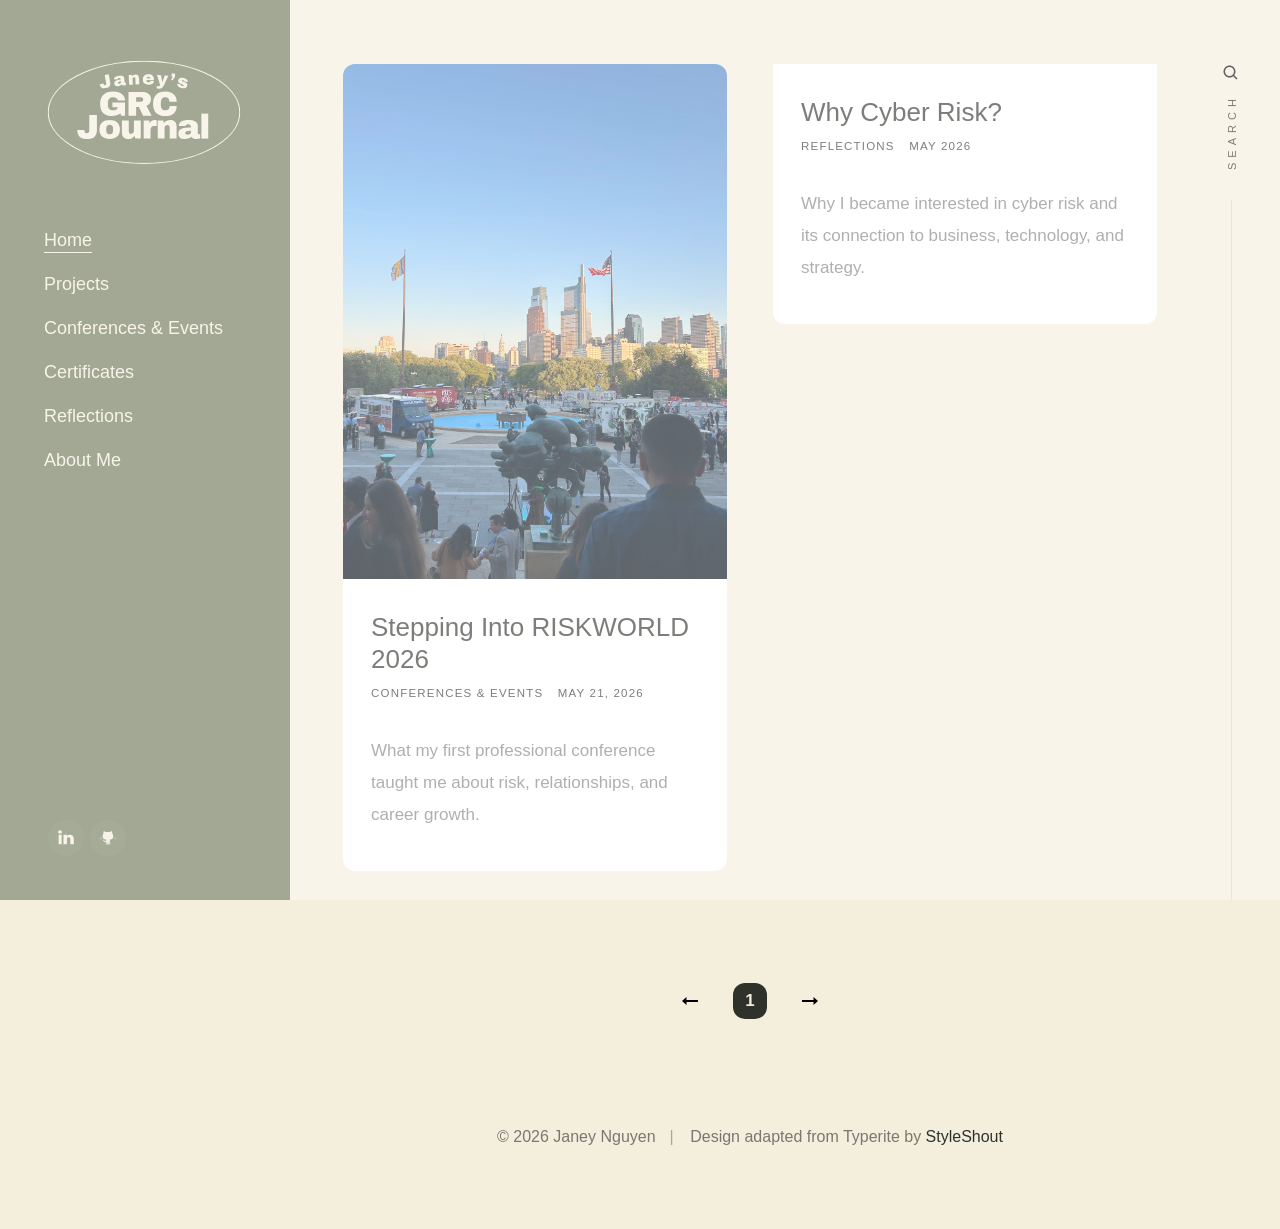
==== index.html @ 65c3e8b4 "Fix HTML encoding issues in index.html" ====
<!DOCTYPE html>
<html class="no-js" lang="en">
<head>

    <!--- basic page needs
    ================================================== -->
    <meta charset="utf-8">
    <title>Janey's GRC Journal</title>
    <meta name="description" content="Journal documenting my learning in cyber risk and professional development">
    <meta name="author" content="Janey Nguyen">

    <!-- mobile specific metas
    ================================================== -->
    <meta name="viewport" content="width=device-width, initial-scale=1">

    <!-- CSS
    ================================================== -->
    <link rel="stylesheet" href="css/base.css">
    <link rel="stylesheet" href="css/vendor.css">
    <link rel="stylesheet" href="css/main.css">

    <!-- script
    ================================================== -->
    <script src="js/modernizr.js"></script>

    <!-- favicons
    ================================================== -->
    <link rel="apple-touch-icon" sizes="180x180" href="apple-touch-icon.png">
    <link rel="icon" type="image/png" sizes="32x32" href="favicon-32x32.png">
    <link rel="icon" type="image/png" sizes="16x16" href="favicon-16x16.png">
    <link rel="manifest" href="site.webmanifest">
    
</head>

<body>

    <!-- preloader
    ================================================== -->
    <div id="preloader">
        <div id="loader" class="dots-fade">
            <div></div>
            <div></div>
            <div></div>
        </div>
    </div>

    <div id="top" class="s-wrap site-wrapper">

        <!-- site header
        ================================================== -->
        <header class="s-header">

            <div class="header__top">
                <div class="header__logo">
                    <a class="site-logo" href="index.html">
                        <img src="images/logo.svg" alt="Homepage">
                    </a>
                </div>
            </div> <!-- end header__top -->

            <nav class="header__nav-wrap">

                <ul class="header__nav">
                    <li class="current"><a href="index.html" title="">Home</a></li>
                    <li><a href="projects.html">Projects</a></li>
                    <li><a href="conferences.html">Conferences & Events</a></li>
                    <li><a href="certificates.html">Certificates</a></li>
                    <li><a href="reflections.html">Reflections</a></li>
                    <li><a href="about-me.html" title="">About Me</a></li>
                </ul> <!-- end header__nav -->

                <ul class="header__social">
                    <li class="ss-linkedin">
                        <a href="https://www.linkedin.com/in/janey-nguyen/">
                            <span class="screen-reader-text">LinkedIn</span>
                        </a>
                    </li>

                    <li class="ss-github">
                        <a href="https://github.com/janeynguyen">
                            <span class="screen-reader-text">GitHub</span>
                        </a>
                    </li>
                </ul>

            </nav> <!-- end header__nav-wrap -->

            <!-- menu toggle -->
            <a href="#0" class="header__menu-toggle">
                <span>Menu</span>
            </a>

        </header> <!-- end s-header -->


        <!-- search
        ================================================== -->
        <div class="s-search">

            <div class="search-block">
    
                <form role="search" method="get" class="search-form" action="#">
                    <label>
                        <span class="hide-content">Search for:</span>
                        <input type="search" class="search-field" placeholder="Type Keywords" value="" name="s" title="Search for:" autocomplete="off">
                    </label>
                    <input type="submit" class="search-submit" value="Search">
                </form>
    
                <a href="#0" title="Close Search" class="search-close">Close</a>
    
            </div>  <!-- end search-block -->

            <!-- search modal trigger -->
            <a href="#0" class="search-trigger">
                <svg xmlns="http://www.w3.org/2000/svg" width="24" height="24" viewBox="0 0 24 24" style="fill:rgba(0, 0, 0, 1);transform:;-ms-filter:"><path d="M10,18c1.846,0,3.543-0.635,4.897-1.688l4.396,4.396l1.414-1.414l-4.396-4.396C17.365,13.543,18,11.846,18,10 c0-4.411-3.589-8-8-8s-8,3.589-8,8S5.589,18,10,18z M10,4c3.309,0,6,2.691,6,6s-2.691,6-6,6s-6-2.691-6-6S6.691,4,10,4z"></path></svg>
                <span>Search</span>
            </a>
            <span class="search-line"></span>

        </div> <!-- end s-search -->


        <!-- site content
        ================================================== -->
        <div class="s-content">
            
            <div class="masonry-wrap">

                <div class="masonry">
    
                    <div class="grid-sizer"></div>
    
                    <article class="masonry__brick entry format-standard animate-this">

                        <div class="entry__thumb">
                            <a href="stepping-into-riskworld2026.html" class="entry__thumb-link">
                                <img src="images/philly-museum.jpeg" alt="Philadelphia skyline during the RISKWORLD Opening Reception">
                            </a>
                        </div>

                        <div class="entry__text">
                            <div class="entry__header">
                                
                                <h2 class="entry__title"><a href="stepping-into-riskworld.html">Stepping Into RISKWORLD 2026</a></h2>
                                <div class="entry__meta">
                                    <span class="entry__meta-cat">
                                        <a href="conferences.html">Conferences & Events</a>
                                        </span>
                                    <span class="entry__meta-date">
                                        <a href="stepping-into-riskworld2026.html">May 21, 2026</a>
                                    </span>
                                </div>
                            </div>

                        <div class="entry__excerpt">
                            <p>
                            What my first professional conference taught me about risk, relationships, and career growth.
                            </p>
                        </div>
                    </div>

                </article> <!-- end article -->

                <article class="masonry__brick entry format-standard animate-this text-only-card">

                    <div class="entry__text">
                        <div class="entry__header">
                            <h2 class="entry__title">
                                <a href="why-cyber-risk.html">Why Cyber Risk?</a>
                            </h2>

                            <div class="entry__meta">
                                <span class="entry__meta-cat">
                                    <a href="reflections.html">Reflections</a>
                                </span>
                                <span class="entry__meta-date">
                                    <a href="why-cyber-risk.html">May 2026</a>
                                </span>
                            </div>
                        </div>

                        <div class="entry__excerpt">
                            <p>
                            Why I became interested in cyber risk and its connection to business, technology, and strategy.
                            </p>
                        </div>
                    </div>

                </article>
    
                </div> <!-- end masonry -->

            </div> <!-- end masonry-wrap -->

            <div class="row">
                <div class="column large-full">
                    <nav class="pgn">
                        <ul>
                            <li><a class="pgn__prev" href="#0">Prev</a></li>
                            <li><span class="pgn__num current">1</span></li>
                            <li><a class="pgn__next" href="#0">Next</a></li>
                        </ul>
                    </nav>
                </div>
            </div>

        </div> <!-- end s-content -->


        <!-- footer
        ================================================== -->
        <footer class="s-footer">
            <div class="row">
                <div class="column large-full footer__content">
                    <div class="footer__copyright">
                        <span>© 2026 Janey Nguyen</span> 
                        <span>Design adapted from Typerite by <a href="https://www.styleshout.com/">StyleShout</a></span>
                    </div>
                </div>
            </div>

            <div class="go-top">
                <a class="smoothscroll" title="Back to Top" href="#top"></a>
            </div>
        </footer>

    </div> <!-- end s-wrap -->


    <!-- Java Script
    ================================================== -->
    <script src="js/jquery-3.2.1.min.js"></script>
    <script src="js/plugins.js"></script>
    <script src="js/main.js"></script>

</body>
---- css/base.css ----
/* =================================================================== 
 *
 *  Typerite Base Stylesheet
 *  Template Ver. 1.1.0
 *  03-15-2021
 *  ------------------------------------------------------------------
 *
 *  TOC:
 *  # imports 
 *  # normalize
 *  # basic/base setup styles
 *      ## Media
 *      ## Typography resets 
 *      ## links
 *      ## inputs
 *  # grid
 *      ## medium screen devices
 *      ## tablets
 *      ## mobile devices
 *      ## small mobile devices
 *  # block grids
 *      ## block grids - medium screen devices
 *      ## block grids - tablets
 *      ## block grids - mobile devices
 *      ## block grids - small mobile devices
 *  # MISC
 *
 * =================================================================== */


/* ===================================================================
 * # imports 
 *
 * ------------------------------------------------------------------- */
@import url("https://fonts.googleapis.com/css?family=Heebo:300,400,500,600,700|Lora:400,400i,700,700i|IBM+Plex+Sans:300,400,400i,600,700,900");


/* ==========================================================================
 * # normalize
 * normalize.css v8.0.1 | MIT License |
 * github.com/necolas/normalize.css
 *
 * -------------------------------------------------------------------------- */

/* ------------------------------------------------------------------- 
 * ## document
 * ------------------------------------------------------------------- */
/* 1. Correct the line height in all browsers.
 * 2. Prevent adjustments of font size after orientation changes in iOS.*/
html {
    line-height              : 1.15;
    /* 1 */
    -webkit-text-size-adjust : 100%;
    /* 2 */
}

/* ------------------------------------------------------------------- 
 * ## sections
 * ------------------------------------------------------------------- */
/* Remove the margin in all browsers. */
body {
    margin : 0;
}

/* Render the `main` element consistently in IE. */
main {
    display : block;
}

/* Correct the font size and margin on `h1` elements within `section` and
 * `article` contexts in Chrome, Firefox, and Safari. */
h1 {
    font-size : 2em;
    margin    : 0.67em 0;
}

/* ------------------------------------------------------------------- 
 * ## grouping
 * ------------------------------------------------------------------- */
/* 1. Add the correct box sizing in Firefox.
 * 2. Show the overflow in Edge and IE. */
hr {
    box-sizing : content-box;
    /* 1 */
    height     : 0;
    /* 1 */
    overflow   : visible;
    /* 2 */
}

/* 1. Correct the inheritance and scaling of font size in all browsers.
 * 2. Correct the odd `em` font sizing in all browsers. */
pre {
    font-family : monospace, monospace;
    /* 1 */
    font-size   : 1em;
    /* 2 */
}

/* ------------------------------------------------------------------- 
 * ## text-level semantics
 * ------------------------------------------------------------------- */
/* Remove the gray background on active links in IE 10. */
a {
    background-color : transparent;
}

/* 1. Remove the bottom border in Chrome 57-
 * 2. Add the correct text decoration in Chrome, Edge, IE, Opera, and Safari. */
abbr[title] {
    border-bottom   : none;
    /* 1 */
    text-decoration : underline;
    /* 2 */
    text-decoration : underline dotted;
    /* 2 */
}

/* Add the correct font weight in Chrome, Edge, and Safari. */
b,
strong {
    font-weight : bolder;
}

/* 1. Correct the inheritance and scaling of font size in all browsers.
 * 2. Correct the odd `em` font sizing in all browsers. */
code,
kbd,
samp {
    font-family : monospace, monospace;
    /* 1 */
    font-size   : 1em;
    /* 2 */
}

/* Add the correct font size in all browsers. */
small {
    font-size : 80%;
}

/* Prevent `sub` and `sup` elements from affecting the line height in
 * all browsers. */
sub,
sup {
    font-size      : 75%;
    line-height    : 0;
    position       : relative;
    vertical-align : baseline;
}

sub {
    bottom : -0.25em;
}

sup {
    top : -0.5em;
}

/* ------------------------------------------------------------------- 
 * ## embedded content
 * ------------------------------------------------------------------- */
/* Remove the border on images inside links in IE 10. */
img {
    border-style : none;
}

/* ------------------------------------------------------------------- 
 * ## forms
 * ------------------------------------------------------------------- */
/* 1. Change the font styles in all browsers.
 * 2. Remove the margin in Firefox and Safari. */
button,
input,
optgroup,
select,
textarea {
    font-family : inherit;
    /* 1 */
    font-size   : 100%;
    /* 1 */
    line-height : 1.15;
    /* 1 */
    margin      : 0;
    /* 2 */
}

/* Show the overflow in IE.
 * 1. Show the overflow in Edge. */
button,
input {
    /* 1 */
    overflow : visible;
}

/* Remove the inheritance of text transform in Edge, Firefox, and IE.
 * 1. Remove the inheritance of text transform in Firefox. */
button,
select {
    /* 1 */
    text-transform : none;
}

/* Correct the inability to style clickable types in iOS and Safari. */
button,
[type="button"],
[type="reset"],
[type="submit"] {
    -webkit-appearance : button;
}

/* Remove the inner border and padding in Firefox. */
button::-moz-focus-inner,
[type="button"]::-moz-focus-inner,
[type="reset"]::-moz-focus-inner,
[type="submit"]::-moz-focus-inner {
    border-style : none;
    padding      : 0;
}

/* Restore the focus styles unset by the previous rule. */
button:-moz-focusring,
[type="button"]:-moz-focusring,
[type="reset"]:-moz-focusring,
[type="submit"]:-moz-focusring {
    outline : 1px dotted ButtonText;
}

/* Correct the padding in Firefox. */
fieldset {
    padding : 0.35em 0.75em 0.625em;
}

/* 1. Correct the text wrapping in Edge and IE.
 * 2. Correct the color inheritance from `fieldset` elements in IE.
 * 3. Remove the padding so developers are not caught out when they zero out
 *    `fieldset` elements in all browsers. */
legend {
    box-sizing  : border-box;
    /* 1 */
    color       : inherit;
    /* 2 */
    display     : table;
    /* 1 */
    max-width   : 100%;
    /* 1 */
    padding     : 0;
    /* 3 */
    white-space : normal;
    /* 1 */
}

/* Add the correct vertical alignment in Chrome, Firefox, and Opera. */
progress {
    vertical-align : baseline;
}

/* Remove the default vertical scrollbar in IE 10+. */
textarea {
    overflow : auto;
}

/* 1. Add the correct box sizing in IE 10.
 * 2. Remove the padding in IE 10. */
[type="checkbox"],
[type="radio"] {
    box-sizing : border-box;
    /* 1 */
    padding    : 0;
    /* 2 */
}

/* Correct the cursor style of increment and decrement buttons in Chrome. */
[type="number"]::-webkit-inner-spin-button,
[type="number"]::-webkit-outer-spin-button {
    height : auto;
}

/* 1. Correct the odd appearance in Chrome and Safari.
 * 2. Correct the outline style in Safari. */
[type="search"] {
    -webkit-appearance : textfield;
    /* 1 */
    outline-offset     : -2px;
    /* 2 */
}

/* Remove the inner padding in Chrome and Safari on macOS. */
[type="search"]::-webkit-search-decoration {
    -webkit-appearance : none;
}

/* 1. Correct the inability to style clickable types in iOS and Safari.
 * 2. Change font properties to `inherit` in Safari. */
::-webkit-file-upload-button {
    -webkit-appearance : button;
    /* 1 */
    font               : inherit;
    /* 2 */
}

/* ------------------------------------------------------------------- 
 * ## interactive
 * ------------------------------------------------------------------- */
/* Add the correct display in Edge, IE 10+, and Firefox. */
details {
    display : block;
}

/* Add the correct display in all browsers. */
summary {
    display : list-item;
}

/* ------------------------------------------------------------------- 
 * ## misc
 * ------------------------------------------------------------------- */
/* Add the correct display in IE 10+. */
template {
    display : none;
}

/* Add the correct display in IE 10. */
[hidden] {
    display : none;
}


/* ===================================================================
 * # basic/base setup styles
 *
 * ------------------------------------------------------------------- */
html {
    font-size  : 62.5%;
    box-sizing : border-box;
}

*,
*::before,
*::after {
    box-sizing : inherit;
}

body {
    font-weight                : normal;
    line-height                : 1;
    word-wrap                  : break-word;
    -moz-font-smoothing        : grayscale;
    -moz-osx-font-smoothing    : grayscale;
    -webkit-font-smoothing     : antialiased;
    -webkit-overflow-scrolling : touch;
    -webkit-text-size-adjust   : none;
}

/* ------------------------------------------------------------------- 
 * ## Media
 * ------------------------------------------------------------------- */
svg,
img,
video embed,
iframe,
object {
    max-width : 100%;
    height    : auto;
}

/* ------------------------------------------------------------------- 
 * ## Typography resets 
 * ------------------------------------------------------------------- */
div,
dl,
dt,
dd,
ul,
ol,
li,
h1,
h2,
h3,
h4,
h5,
h6,
pre,
form,
p,
blockquote,
th,
td {
    margin  : 0;
    padding : 0;
}

p {
    font-size      : inherit;
    text-rendering : optimizeLegibility;
}

em,
i {
    font-style  : italic;
    line-height : inherit;
}

strong,
b {
    font-weight : bold;
    line-height : inherit;
}

small {
    font-size   : 60%;
    line-height : inherit;
}

ol,
ul {
    list-style : none;
}

li {
    display : block;
}

/* ------------------------------------------------------------------- 
 * ## links
 * ------------------------------------------------------------------- */
a {
    text-decoration : none;
    line-height     : inherit;
}

a img {
    border : none;
}

/* ------------------------------------------------------------------- 
 * ## inputs
 * ------------------------------------------------------------------- */
fieldset {
    margin  : 0;
    padding : 0;
}

input[type="email"],
input[type="number"],
input[type="search"],
input[type="text"],
input[type="tel"],
input[type="url"],
input[type="password"],
textarea {
    -webkit-appearance : none;
    -moz-appearance    : none;
    appearance         : none;
}


/* ===================================================================
 * # grid v2.0.1
 *
 *   -----------------------------------------------------------------
 * - Grid breakpoints are based on MAXIMUM WIDTH media queries, 
 *   meaning they apply to that one breakpoint and ALL THOSE BELOW IT.
 * - Grid columns without a specified width will automatically layout 
 *   as equal width columns.
 * ------------------------------------------------------------------- */

/* rows
 * ------------------------------------- */
.row {
    width             : 89%;
    max-width         : 1200px;
    margin            : 0 auto;
    display           : -ms-flexbox;
    display           : -webkit-flex;
    display           : flex;
    -webkit-flex-flow : row wrap;
    -ms-flex-flow     : row wrap;
    flex-flow         : row wrap;
}

.row .row {
    width        : auto;
    max-width    : none;
    margin-left  : -20px;
    margin-right : -20px;
}

/* columns
 * -------------------------------------- */
.column {
    -webkit-flex : 1 1 0%;
    -ms-flex     : 1 1 0%;
    flex         : 1 1 0%;
    padding      : 0 20px;
}

.collapse>.column,
.column.collapse {
    padding : 0;
}

/* flex row containers utility classes
 * ----------------------------------------- */
.row.row-wrap {
    -webkit-flex-wrap : wrap;
    -ms-flex-wrap     : wrap;
    flex-wrap         : wrap;
}

.row.row-nowrap {
    -webkit-flex-wrap : nowrap;
    -ms-flex-wrap     : none;
    flex-wrap         : nowrap;
}

.row.row-top {
    -webkit-align-items : flex-start;
    -ms-flex-align      : start;
    align-items         : flex-start;
}

.row.row-bottom {
    -webkit-align-items : flex-end;
    -ms-flex-align      : end;
    align-items         : flex-end;
}

.row.row-center {
    -webkit-align-items : center;
    -ms-flex-align      : center;
    align-items         : center;
}

.row.row-stretch {
    -webkit-align-items : stretch;
    -ms-flex-align      : stretch;
    align-items         : stretch;
}

.row.row-baseline {
    -webkit-align-items : baseline;
    -ms-flex-align      : baseline;
    align-items         : baseline;
}

/* flex item utility alignment classes
 * ----------------------------------------- */
.align-center {
    margin              : auto;
    -webkit-align-self  : center;
    -ms-flex-item-align : center;
    align-self          : center;
}

.align-left {
    margin-right        : auto;
    -webkit-align-self  : center;
    -ms-flex-item-align : center;
    align-self          : center;
}

.align-right {
    margin-left         : auto;
    -webkit-align-self  : center;
    -ms-flex-item-align : center;
    align-self          : center;
}

.align-x-center {
    margin-right : auto;
    margin-left  : auto;
}

.align-x-left {
    margin-right : auto;
}

.align-x-right {
    margin-left : auto;
}

.align-y-center {
    -webkit-align-self  : center;
    -ms-flex-item-align : center;
    align-self          : center;
}

.align-y-top {
    -webkit-align-self  : flex-start;
    -ms-flex-item-align : start;
    align-self          : flex-start;
}

.align-y-bottom {
    -webkit-align-self  : flex-end;
    -ms-flex-item-align : end;
    align-self          : flex-end;
}

/* large screen column widths 
 * -------------------------------------- */
.large-1 {
    -webkit-flex : 0 0 8.33333%;
    -ms-flex     : 0 0 8.33333%;
    flex         : 0 0 8.33333%;
    max-width    : 8.33333%;
}

.large-2 {
    -webkit-flex : 0 0 16.66667%;
    -ms-flex     : 0 0 16.66667%;
    flex         : 0 0 16.66667%;
    max-width    : 16.66667%;
}

.large-3 {
    -webkit-flex : 0 0 25%;
    -ms-flex     : 0 0 25%;
    flex         : 0 0 25%;
    max-width    : 25%;
}

.large-4 {
    -webkit-flex : 0 0 33.33333%;
    -ms-flex     : 0 0 33.33333%;
    flex         : 0 0 33.33333%;
    max-width    : 33.33333%;
}

.large-5 {
    -webkit-flex : 0 0 41.66667%;
    -ms-flex     : 0 0 41.66667%;
    flex         : 0 0 41.66667%;
    max-width    : 41.66667%;
}

.large-6,
.large-half {
    -webkit-flex : 0 0 50%;
    -ms-flex     : 0 0 50%;
    flex         : 0 0 50%;
    max-width    : 50%;
}

.large-7 {
    -webkit-flex : 0 0 58.33333%;
    -ms-flex     : 0 0 58.33333%;
    flex         : 0 0 58.33333%;
    max-width    : 58.33333%;
}

.large-8 {
    -webkit-flex : 0 0 66.66667%;
    -ms-flex     : 0 0 66.66667%;
    flex         : 0 0 66.66667%;
    max-width    : 66.66667%;
}

.large-9 {
    -webkit-flex : 0 0 75%;
    -ms-flex     : 0 0 75%;
    flex         : 0 0 75%;
    max-width    : 75%;
}

.large-10 {
    -webkit-flex : 0 0 83.33333%;
    -ms-flex     : 0 0 83.33333%;
    flex         : 0 0 83.33333%;
    max-width    : 83.33333%;
}

.large-11 {
    -webkit-flex : 0 0 91.66667%;
    -ms-flex     : 0 0 91.66667%;
    flex         : 0 0 91.66667%;
    max-width    : 91.66667%;
}

.large-12,
.large-full {
    -webkit-flex : 0 0 100%;
    -ms-flex     : 0 0 100%;
    flex         : 0 0 100%;
    max-width    : 100%;
}

/* ------------------------------------------------------------------- 
 * ## medium screen devices
 * ------------------------------------------------------------------- */
@media screen and (max-width: 1200px) {
    .row .row {
        margin-left  : -16px;
        margin-right : -16px;
    }

    .column {
        padding : 0 16px;
    }

    .medium-1 {
        -webkit-flex : 0 0 8.33333%;
        -ms-flex     : 0 0 8.33333%;
        flex         : 0 0 8.33333%;
        max-width    : 8.33333%;
    }

    .medium-2 {
        -webkit-flex : 0 0 16.66667%;
        -ms-flex     : 0 0 16.66667%;
        flex         : 0 0 16.66667%;
        max-width    : 16.66667%;
    }

    .medium-3 {
        -webkit-flex : 0 0 25%;
        -ms-flex     : 0 0 25%;
        flex         : 0 0 25%;
        max-width    : 25%;
    }

    .medium-4 {
        -webkit-flex : 0 0 33.33333%;
        -ms-flex     : 0 0 33.33333%;
        flex         : 0 0 33.33333%;
        max-width    : 33.33333%;
    }

    .medium-5 {
        -webkit-flex : 0 0 41.66667%;
        -ms-flex     : 0 0 41.66667%;
        flex         : 0 0 41.66667%;
        max-width    : 41.66667%;
    }

    .medium-6,
    .medium-half {
        -webkit-flex : 0 0 50%;
        -ms-flex     : 0 0 50%;
        flex         : 0 0 50%;
        max-width    : 50%;
    }

    .medium-7 {
        -webkit-flex : 0 0 58.33333%;
        -ms-flex     : 0 0 58.33333%;
        flex         : 0 0 58.33333%;
        max-width    : 58.33333%;
    }

    .medium-8 {
        -webkit-flex : 0 0 66.66667%;
        -ms-flex     : 0 0 66.66667%;
        flex         : 0 0 66.66667%;
        max-width    : 66.66667%;
    }

    .medium-9 {
        -webkit-flex : 0 0 75%;
        -ms-flex     : 0 0 75%;
        flex         : 0 0 75%;
        max-width    : 75%;
    }

    .medium-10 {
        -webkit-flex : 0 0 83.33333%;
        -ms-flex     : 0 0 83.33333%;
        flex         : 0 0 83.33333%;
        max-width    : 83.33333%;
    }

    .medium-11 {
        -webkit-flex : 0 0 91.66667%;
        -ms-flex     : 0 0 91.66667%;
        flex         : 0 0 91.66667%;
        max-width    : 91.66667%;
    }

    .medium-12,
    .medium-full {
        -webkit-flex : 0 0 100%;
        -ms-flex     : 0 0 100%;
        flex         : 0 0 100%;
        max-width    : 100%;
    }
}

/* ------------------------------------------------------------------- 
 * ## tablets
 * ------------------------------------------------------------------- */
@media screen and (max-width: 800px) {
    .tab-1 {
        -webkit-flex : 0 0 8.33333%;
        -ms-flex     : 0 0 8.33333%;
        flex         : 0 0 8.33333%;
        max-width    : 8.33333%;
    }

    .tab-2 {
        -webkit-flex : 0 0 16.66667%;
        -ms-flex     : 0 0 16.66667%;
        flex         : 0 0 16.66667%;
        max-width    : 16.66667%;
    }

    .tab-3 {
        -webkit-flex : 0 0 25%;
        -ms-flex     : 0 0 25%;
        flex         : 0 0 25%;
        max-width    : 25%;
    }

    .tab-4 {
        -webkit-flex : 0 0 33.33333%;
        -ms-flex     : 0 0 33.33333%;
        flex         : 0 0 33.33333%;
        max-width    : 33.33333%;
    }

    .tab-5 {
        -webkit-flex : 0 0 41.66667%;
        -ms-flex     : 0 0 41.66667%;
        flex         : 0 0 41.66667%;
        max-width    : 41.66667%;
    }

    .tab-6,
    .tab-half {
        -webkit-flex : 0 0 50%;
        -ms-flex     : 0 0 50%;
        flex         : 0 0 50%;
        max-width    : 50%;
    }

    .tab-7 {
        -webkit-flex : 0 0 58.33333%;
        -ms-flex     : 0 0 58.33333%;
        flex         : 0 0 58.33333%;
        max-width    : 58.33333%;
    }

    .tab-8 {
        -webkit-flex : 0 0 66.66667%;
        -ms-flex     : 0 0 66.66667%;
        flex         : 0 0 66.66667%;
        max-width    : 66.66667%;
    }

    .tab-9 {
        -webkit-flex : 0 0 75%;
        -ms-flex     : 0 0 75%;
        flex         : 0 0 75%;
        max-width    : 75%;
    }

    .tab-10 {
        -webkit-flex : 0 0 83.33333%;
        -ms-flex     : 0 0 83.33333%;
        flex         : 0 0 83.33333%;
        max-width    : 83.33333%;
    }

    .tab-11 {
        -webkit-flex : 0 0 91.66667%;
        -ms-flex     : 0 0 91.66667%;
        flex         : 0 0 91.66667%;
        max-width    : 91.66667%;
    }

    .tab-12,
    .tab-full {
        -webkit-flex : 0 0 100%;
        -ms-flex     : 0 0 100%;
        flex         : 0 0 100%;
        max-width    : 100%;
    }

    .hide-on-tablet {
        display : none;
    }
}

/* ------------------------------------------------------------------- 
 * ## mobile devices 
 * ------------------------------------------------------------------- */
@media screen and (max-width: 600px) {
    .row {
        width         : 100%;
        padding-left  : 25px;
        padding-right : 25px;
    }

    .row .row {
        margin-left   : -10px;
        margin-right  : -10px;
        padding-left  : 0;
        padding-right : 0;
    }

    .column {
        padding : 0 10px;
    }

    .mob-1 {
        -webkit-flex : 0 0 8.33333%;
        -ms-flex     : 0 0 8.33333%;
        flex         : 0 0 8.33333%;
        max-width    : 8.33333%;
    }

    .mob-2 {
        -webkit-flex : 0 0 16.66667%;
        -ms-flex     : 0 0 16.66667%;
        flex         : 0 0 16.66667%;
        max-width    : 16.66667%;
    }

    .mob-3 {
        -webkit-flex : 0 0 25%;
        -ms-flex     : 0 0 25%;
        flex         : 0 0 25%;
        max-width    : 25%;
    }

    .mob-4 {
        -webkit-flex : 0 0 33.33333%;
        -ms-flex     : 0 0 33.33333%;
        flex         : 0 0 33.33333%;
        max-width    : 33.33333%;
    }

    .mob-5 {
        -webkit-flex : 0 0 41.66667%;
        -ms-flex     : 0 0 41.66667%;
        flex         : 0 0 41.66667%;
        max-width    : 41.66667%;
    }

    .mob-6,
    .mob-half {
        -webkit-flex : 0 0 50%;
        -ms-flex     : 0 0 50%;
        flex         : 0 0 50%;
        max-width    : 50%;
    }

    .mob-7 {
        -webkit-flex : 0 0 58.33333%;
        -ms-flex     : 0 0 58.33333%;
        flex         : 0 0 58.33333%;
        max-width    : 58.33333%;
    }

    .mob-8 {
        -webkit-flex : 0 0 66.66667%;
        -ms-flex     : 0 0 66.66667%;
        flex         : 0 0 66.66667%;
        max-width    : 66.66667%;
    }

    .mob-9 {
        -webkit-flex : 0 0 75%;
        -ms-flex     : 0 0 75%;
        flex         : 0 0 75%;
        max-width    : 75%;
    }

    .mob-10 {
        -webkit-flex : 0 0 83.33333%;
        -ms-flex     : 0 0 83.33333%;
        flex         : 0 0 83.33333%;
        max-width    : 83.33333%;
    }

    .mob-11 {
        -webkit-flex : 0 0 91.66667%;
        -ms-flex     : 0 0 91.66667%;
        flex         : 0 0 91.66667%;
        max-width    : 91.66667%;
    }

    .mob-12,
    .mob-full {
        -webkit-flex : 0 0 100%;
        -ms-flex     : 0 0 100%;
        flex         : 0 0 100%;
        max-width    : 100%;
    }

    .hide-on-mobile {
        display : none;
    }
}

/* ------------------------------------------------------------------- 
 * ## small mobile devices <= 400px
 * ------------------------------------------------------------------- */
@media screen and (max-width: 400px) {
    .row {
        padding-left  : 22px;
        padding-right : 22px;
    }

    .row .row {
        margin-left  : 0;
        margin-right : 0;
    }

    .column {
        -webkit-flex : 0 0 100%;
        -ms-flex     : 0 0 100%;
        flex         : 0 0 100%;
        max-width    : 100%;
        width        : 100%;
        margin-left  : 0;
        margin-right : 0;
        padding      : 0;
    }
}


/* ===================================================================
 * # block grids
 *
 * -------------------------------------------------------------------
 * Equally-sized columns define at parent/row level.
 * ------------------------------------------------------------------- */
.block-large-1-8>.column {
    -webkit-flex : 0 0 12.5%;
    -ms-flex     : 0 0 12.5%;
    flex         : 0 0 12.5%;
    max-width    : 12.5%;
}

.block-large-1-6>.column {
    -webkit-flex : 0 0 16.66667%;
    -ms-flex     : 0 0 16.66667%;
    flex         : 0 0 16.66667%;
    max-width    : 16.66667%;
}

.block-large-1-5>.column {
    -webkit-flex : 0 0 20%;
    -ms-flex     : 0 0 20%;
    flex         : 0 0 20%;
    max-width    : 20%;
}

.block-large-1-4>.column {
    -webkit-flex : 0 0 25%;
    -ms-flex     : 0 0 25%;
    flex         : 0 0 25%;
    max-width    : 25%;
}

.block-large-1-3>.column {
    -webkit-flex : 0 0 33.33333%;
    -ms-flex     : 0 0 33.33333%;
    flex         : 0 0 33.33333%;
    max-width    : 33.33333%;
}

.block-large-1-2>.column {
    -webkit-flex : 0 0 50%;
    -ms-flex     : 0 0 50%;
    flex         : 0 0 50%;
    max-width    : 50%;
}

.block-large-full>.column {
    -webkit-flex : 0 0 100%;
    -ms-flex     : 0 0 100%;
    flex         : 0 0 100%;
    max-width    : 100%;
}

/* ------------------------------------------------------------------- 
 * ## block grids - medium screen devices
 * ------------------------------------------------------------------- */
@media screen and (max-width: 1200px) {
    .block-medium-1-8>.column {
        -webkit-flex : 0 0 12.5%;
        -ms-flex     : 0 0 12.5%;
        flex         : 0 0 12.5%;
        max-width    : 12.5%;
    }

    .block-medium-1-6>.column {
        -webkit-flex : 0 0 16.66667%;
        -ms-flex     : 0 0 16.66667%;
        flex         : 0 0 16.66667%;
        max-width    : 16.66667%;
    }

    .block-medium-1-5>.column {
        -webkit-flex : 0 0 20%;
        -ms-flex     : 0 0 20%;
        flex         : 0 0 20%;
        max-width    : 20%;
    }

    .block-medium-1-4>.column {
        -webkit-flex : 0 0 25%;
        -ms-flex     : 0 0 25%;
        flex         : 0 0 25%;
        max-width    : 25%;
    }

    .block-medium-1-3>.column {
        -webkit-flex : 0 0 33.33333%;
        -ms-flex     : 0 0 33.33333%;
        flex         : 0 0 33.33333%;
        max-width    : 33.33333%;
    }

    .block-medium-1-2>.column {
        -webkit-flex : 0 0 50%;
        -ms-flex     : 0 0 50%;
        flex         : 0 0 50%;
        max-width    : 50%;
    }

    .block-medium-full>.column {
        -webkit-flex : 0 0 100%;
        -ms-flex     : 0 0 100%;
        flex         : 0 0 100%;
        max-width    : 100%;
    }
}

/* ------------------------------------------------------------------- 
 * ## block grids - tablets
 * ------------------------------------------------------------------- */
@media screen and (max-width: 800px) {
    .block-tab-1-8>.column {
        -webkit-flex : 0 0 12.5%;
        -ms-flex     : 0 0 12.5%;
        flex         : 0 0 12.5%;
        max-width    : 12.5%;
    }

    .block-tab-1-6>.column {
        -webkit-flex : 0 0 16.66667%;
        -ms-flex     : 0 0 16.66667%;
        flex         : 0 0 16.66667%;
        max-width    : 16.66667%;
    }

    .block-tab-1-5>.column {
        -webkit-flex : 0 0 20%;
        -ms-flex     : 0 0 20%;
        flex         : 0 0 20%;
        max-width    : 20%;
    }

    .block-tab-1-4>.column {
        -webkit-flex : 0 0 25%;
        -ms-flex     : 0 0 25%;
        flex         : 0 0 25%;
        max-width    : 25%;
    }

    .block-tab-1-3>.column {
        -webkit-flex : 0 0 33.33333%;
        -ms-flex     : 0 0 33.33333%;
        flex         : 0 0 33.33333%;
        max-width    : 33.33333%;
    }

    .block-tab-1-2>.column {
        -webkit-flex : 0 0 50%;
        -ms-flex     : 0 0 50%;
        flex         : 0 0 50%;
        max-width    : 50%;
    }

    .block-tab-full>.column {
        -webkit-flex : 0 0 100%;
        -ms-flex     : 0 0 100%;
        flex         : 0 0 100%;
        max-width    : 100%;
    }
}

/* ------------------------------------------------------------------- 
 * ## block grids - mobile devices
 * ------------------------------------------------------------------- */
@media screen and (max-width: 600px) {
    .block-mob-1-8>.column {
        -webkit-flex : 0 0 12.5%;
        -ms-flex     : 0 0 12.5%;
        flex         : 0 0 12.5%;
        max-width    : 12.5%;
    }

    .block-mob-1-6>.column {
        -webkit-flex : 0 0 16.66667%;
        -ms-flex     : 0 0 16.66667%;
        flex         : 0 0 16.66667%;
        max-width    : 16.66667%;
    }

    .block-mob-1-5>.column {
        -webkit-flex : 0 0 20%;
        -ms-flex     : 0 0 20%;
        flex         : 0 0 20%;
        max-width    : 20%;
    }

    .block-mob-1-4>.column {
        -webkit-flex : 0 0 25%;
        -ms-flex     : 0 0 25%;
        flex         : 0 0 25%;
        max-width    : 25%;
    }

    .block-mob-1-3>.column {
        -webkit-flex : 0 0 33.33333%;
        -ms-flex     : 0 0 33.33333%;
        flex         : 0 0 33.33333%;
        max-width    : 33.33333%;
    }

    .block-mob-1-2>.column {
        -webkit-flex : 0 0 50%;
        -ms-flex     : 0 0 50%;
        flex         : 0 0 50%;
        max-width    : 50%;
    }

    .block-mob-full>.column {
        -webkit-flex : 0 0 100%;
        -ms-flex     : 0 0 100%;
        flex         : 0 0 100%;
        max-width    : 100%;
    }
}

/* ------------------------------------------------------------------- 
 * ## block grids - small mobile devices <= 400px
 * ------------------------------------------------------------------- */
@media screen and (max-width: 400px) {
    .stack>.column {
        -webkit-flex : 0 0 100%;
        -ms-flex     : 0 0 100%;
        flex         : 0 0 100%;
        max-width    : 100%;
        width        : 100%;
        margin-left  : 0;
        margin-right : 0;
        padding      : 0;
    }
}


/* ===================================================================
 * # MISC
 *
 * ------------------------------------------------------------------- */
.group:after {
    content : "";
    display : table;
    clear   : both;
}

/* misc helper classes
 * -------------------------------------- */
.is-hidden {
    display : none;
}

.is-invisible {
    visibility : hidden;
}

.antialiased {
    -webkit-font-smoothing  : antialiased;
    -moz-osx-font-smoothing : grayscale;
}

.overflow-hidden {
    overflow : hidden;
}

.remove-bottom {
    margin-bottom : 0;
}

.add-half-bottom {
    margin-bottom : 1.6rem !important;
}

.add-bottom {
    margin-bottom : 3.2rem !important;
}

.no-border {
    border : none;
}

.full-width {
    width : 100%;
}

.text-center {
    text-align : center;
}

.text-left {
    text-align : left;
}

.text-right {
    text-align : right;
}

.pull-left {
    float : left;
}

.pull-right {
    float : right;
}
---- css/vendor.css ----
/* =================================================================== 
 *
 *  Typerite Vendor/Third Party CSS
 *  Template Ver. 1.1.0
 *  03-15-2021
 *  ------------------------------------------------------------------
 *
 *  TOC:
 *  # Animate On Scroll 
 *  # Slick Slider
 *  # lity
 *  # PrismJS
 *
 * =================================================================== */


/* ===================================================================
 * # Animate On Scroll 
 * https://michalsnik.github.io/aos/
 * ------------------------------------------------------------------- */
[data-aos][data-aos][data-aos-duration='50'],
body[data-aos-duration='50'] [data-aos] {
    transition-duration : 50ms;
}

[data-aos][data-aos][data-aos-delay='50'],
body[data-aos-delay='50'] [data-aos] {
    transition-delay : 0;
}

[data-aos][data-aos][data-aos-delay='50'].aos-animate,
body[data-aos-delay='50'] [data-aos].aos-animate {
    transition-delay : 50ms;
}

[data-aos][data-aos][data-aos-duration='100'],
body[data-aos-duration='100'] [data-aos] {
    transition-duration : .1s;
}

[data-aos][data-aos][data-aos-delay='100'],
body[data-aos-delay='100'] [data-aos] {
    transition-delay : 0;
}

[data-aos][data-aos][data-aos-delay='100'].aos-animate,
body[data-aos-delay='100'] [data-aos].aos-animate {
    transition-delay : .1s;
}

[data-aos][data-aos][data-aos-duration='150'],
body[data-aos-duration='150'] [data-aos] {
    transition-duration : .15s;
}

[data-aos][data-aos][data-aos-delay='150'],
body[data-aos-delay='150'] [data-aos] {
    transition-delay : 0;
}

[data-aos][data-aos][data-aos-delay='150'].aos-animate,
body[data-aos-delay='150'] [data-aos].aos-animate {
    transition-delay : .15s;
}

[data-aos][data-aos][data-aos-duration='200'],
body[data-aos-duration='200'] [data-aos] {
    transition-duration : .2s;
}

[data-aos][data-aos][data-aos-delay='200'],
body[data-aos-delay='200'] [data-aos] {
    transition-delay : 0;
}

[data-aos][data-aos][data-aos-delay='200'].aos-animate,
body[data-aos-delay='200'] [data-aos].aos-animate {
    transition-delay : .2s;
}

[data-aos][data-aos][data-aos-duration='250'],
body[data-aos-duration='250'] [data-aos] {
    transition-duration : .25s;
}

[data-aos][data-aos][data-aos-delay='250'],
body[data-aos-delay='250'] [data-aos] {
    transition-delay : 0;
}

[data-aos][data-aos][data-aos-delay='250'].aos-animate,
body[data-aos-delay='250'] [data-aos].aos-animate {
    transition-delay : .25s;
}

[data-aos][data-aos][data-aos-duration='300'],
body[data-aos-duration='300'] [data-aos] {
    transition-duration : .3s;
}

[data-aos][data-aos][data-aos-delay='300'],
body[data-aos-delay='300'] [data-aos] {
    transition-delay : 0;
}

[data-aos][data-aos][data-aos-delay='300'].aos-animate,
body[data-aos-delay='300'] [data-aos].aos-animate {
    transition-delay : .3s;
}

[data-aos][data-aos][data-aos-duration='350'],
body[data-aos-duration='350'] [data-aos] {
    transition-duration : .35s;
}

[data-aos][data-aos][data-aos-delay='350'],
body[data-aos-delay='350'] [data-aos] {
    transition-delay : 0;
}

[data-aos][data-aos][data-aos-delay='350'].aos-animate,
body[data-aos-delay='350'] [data-aos].aos-animate {
    transition-delay : .35s;
}

[data-aos][data-aos][data-aos-duration='400'],
body[data-aos-duration='400'] [data-aos] {
    transition-duration : .4s;
}

[data-aos][data-aos][data-aos-delay='400'],
body[data-aos-delay='400'] [data-aos] {
    transition-delay : 0;
}

[data-aos][data-aos][data-aos-delay='400'].aos-animate,
body[data-aos-delay='400'] [data-aos].aos-animate {
    transition-delay : .4s;
}

[data-aos][data-aos][data-aos-duration='450'],
body[data-aos-duration='450'] [data-aos] {
    transition-duration : .45s;
}

[data-aos][data-aos][data-aos-delay='450'],
body[data-aos-delay='450'] [data-aos] {
    transition-delay : 0;
}

[data-aos][data-aos][data-aos-delay='450'].aos-animate,
body[data-aos-delay='450'] [data-aos].aos-animate {
    transition-delay : .45s;
}

[data-aos][data-aos][data-aos-duration='500'],
body[data-aos-duration='500'] [data-aos] {
    transition-duration : .5s;
}

[data-aos][data-aos][data-aos-delay='500'],
body[data-aos-delay='500'] [data-aos] {
    transition-delay : 0;
}

[data-aos][data-aos][data-aos-delay='500'].aos-animate,
body[data-aos-delay='500'] [data-aos].aos-animate {
    transition-delay : .5s;
}

[data-aos][data-aos][data-aos-duration='550'],
body[data-aos-duration='550'] [data-aos] {
    transition-duration : .55s;
}

[data-aos][data-aos][data-aos-delay='550'],
body[data-aos-delay='550'] [data-aos] {
    transition-delay : 0;
}

[data-aos][data-aos][data-aos-delay='550'].aos-animate,
body[data-aos-delay='550'] [data-aos].aos-animate {
    transition-delay : .55s;
}

[data-aos][data-aos][data-aos-duration='600'],
body[data-aos-duration='600'] [data-aos] {
    transition-duration : .6s;
}

[data-aos][data-aos][data-aos-delay='600'],
body[data-aos-delay='600'] [data-aos] {
    transition-delay : 0;
}

[data-aos][data-aos][data-aos-delay='600'].aos-animate,
body[data-aos-delay='600'] [data-aos].aos-animate {
    transition-delay : .6s;
}

[data-aos][data-aos][data-aos-duration='650'],
body[data-aos-duration='650'] [data-aos] {
    transition-duration : .65s;
}

[data-aos][data-aos][data-aos-delay='650'],
body[data-aos-delay='650'] [data-aos] {
    transition-delay : 0;
}

[data-aos][data-aos][data-aos-delay='650'].aos-animate,
body[data-aos-delay='650'] [data-aos].aos-animate {
    transition-delay : .65s;
}

[data-aos][data-aos][data-aos-duration='700'],
body[data-aos-duration='700'] [data-aos] {
    transition-duration : .7s;
}

[data-aos][data-aos][data-aos-delay='700'],
body[data-aos-delay='700'] [data-aos] {
    transition-delay : 0;
}

[data-aos][data-aos][data-aos-delay='700'].aos-animate,
body[data-aos-delay='700'] [data-aos].aos-animate {
    transition-delay : .7s;
}

[data-aos][data-aos][data-aos-duration='750'],
body[data-aos-duration='750'] [data-aos] {
    transition-duration : .75s;
}

[data-aos][data-aos][data-aos-delay='750'],
body[data-aos-delay='750'] [data-aos] {
    transition-delay : 0;
}

[data-aos][data-aos][data-aos-delay='750'].aos-animate,
body[data-aos-delay='750'] [data-aos].aos-animate {
    transition-delay : .75s;
}

[data-aos][data-aos][data-aos-duration='800'],
body[data-aos-duration='800'] [data-aos] {
    transition-duration : .8s;
}

[data-aos][data-aos][data-aos-delay='800'],
body[data-aos-delay='800'] [data-aos] {
    transition-delay : 0;
}

[data-aos][data-aos][data-aos-delay='800'].aos-animate,
body[data-aos-delay='800'] [data-aos].aos-animate {
    transition-delay : .8s;
}

[data-aos][data-aos][data-aos-duration='850'],
body[data-aos-duration='850'] [data-aos] {
    transition-duration : .85s;
}

[data-aos][data-aos][data-aos-delay='850'],
body[data-aos-delay='850'] [data-aos] {
    transition-delay : 0;
}

[data-aos][data-aos][data-aos-delay='850'].aos-animate,
body[data-aos-delay='850'] [data-aos].aos-animate {
    transition-delay : .85s;
}

[data-aos][data-aos][data-aos-duration='900'],
body[data-aos-duration='900'] [data-aos] {
    transition-duration : .9s;
}

[data-aos][data-aos][data-aos-delay='900'],
body[data-aos-delay='900'] [data-aos] {
    transition-delay : 0;
}

[data-aos][data-aos][data-aos-delay='900'].aos-animate,
body[data-aos-delay='900'] [data-aos].aos-animate {
    transition-delay : .9s;
}

[data-aos][data-aos][data-aos-duration='950'],
body[data-aos-duration='950'] [data-aos] {
    transition-duration : .95s;
}

[data-aos][data-aos][data-aos-delay='950'],
body[data-aos-delay='950'] [data-aos] {
    transition-delay : 0;
}

[data-aos][data-aos][data-aos-delay='950'].aos-animate,
body[data-aos-delay='950'] [data-aos].aos-animate {
    transition-delay : .95s;
}

[data-aos][data-aos][data-aos-duration='1000'],
body[data-aos-duration='1000'] [data-aos] {
    transition-duration : 1s;
}

[data-aos][data-aos][data-aos-delay='1000'],
body[data-aos-delay='1000'] [data-aos] {
    transition-delay : 0;
}

[data-aos][data-aos][data-aos-delay='1000'].aos-animate,
body[data-aos-delay='1000'] [data-aos].aos-animate {
    transition-delay : 1s;
}

[data-aos][data-aos][data-aos-duration='1050'],
body[data-aos-duration='1050'] [data-aos] {
    transition-duration : 1.05s;
}

[data-aos][data-aos][data-aos-delay='1050'],
body[data-aos-delay='1050'] [data-aos] {
    transition-delay : 0;
}

[data-aos][data-aos][data-aos-delay='1050'].aos-animate,
body[data-aos-delay='1050'] [data-aos].aos-animate {
    transition-delay : 1.05s;
}

[data-aos][data-aos][data-aos-duration='1100'],
body[data-aos-duration='1100'] [data-aos] {
    transition-duration : 1.1s;
}

[data-aos][data-aos][data-aos-delay='1100'],
body[data-aos-delay='1100'] [data-aos] {
    transition-delay : 0;
}

[data-aos][data-aos][data-aos-delay='1100'].aos-animate,
body[data-aos-delay='1100'] [data-aos].aos-animate {
    transition-delay : 1.1s;
}

[data-aos][data-aos][data-aos-duration='1150'],
body[data-aos-duration='1150'] [data-aos] {
    transition-duration : 1.15s;
}

[data-aos][data-aos][data-aos-delay='1150'],
body[data-aos-delay='1150'] [data-aos] {
    transition-delay : 0;
}

[data-aos][data-aos][data-aos-delay='1150'].aos-animate,
body[data-aos-delay='1150'] [data-aos].aos-animate {
    transition-delay : 1.15s;
}

[data-aos][data-aos][data-aos-duration='1200'],
body[data-aos-duration='1200'] [data-aos] {
    transition-duration : 1.2s;
}

[data-aos][data-aos][data-aos-delay='1200'],
body[data-aos-delay='1200'] [data-aos] {
    transition-delay : 0;
}

[data-aos][data-aos][data-aos-delay='1200'].aos-animate,
body[data-aos-delay='1200'] [data-aos].aos-animate {
    transition-delay : 1.2s;
}

[data-aos][data-aos][data-aos-duration='1250'],
body[data-aos-duration='1250'] [data-aos] {
    transition-duration : 1.25s;
}

[data-aos][data-aos][data-aos-delay='1250'],
body[data-aos-delay='1250'] [data-aos] {
    transition-delay : 0;
}

[data-aos][data-aos][data-aos-delay='1250'].aos-animate,
body[data-aos-delay='1250'] [data-aos].aos-animate {
    transition-delay : 1.25s;
}

[data-aos][data-aos][data-aos-duration='1300'],
body[data-aos-duration='1300'] [data-aos] {
    transition-duration : 1.3s;
}

[data-aos][data-aos][data-aos-delay='1300'],
body[data-aos-delay='1300'] [data-aos] {
    transition-delay : 0;
}

[data-aos][data-aos][data-aos-delay='1300'].aos-animate,
body[data-aos-delay='1300'] [data-aos].aos-animate {
    transition-delay : 1.3s;
}

[data-aos][data-aos][data-aos-duration='1350'],
body[data-aos-duration='1350'] [data-aos] {
    transition-duration : 1.35s;
}

[data-aos][data-aos][data-aos-delay='1350'],
body[data-aos-delay='1350'] [data-aos] {
    transition-delay : 0;
}

[data-aos][data-aos][data-aos-delay='1350'].aos-animate,
body[data-aos-delay='1350'] [data-aos].aos-animate {
    transition-delay : 1.35s;
}

[data-aos][data-aos][data-aos-duration='1400'],
body[data-aos-duration='1400'] [data-aos] {
    transition-duration : 1.4s;
}

[data-aos][data-aos][data-aos-delay='1400'],
body[data-aos-delay='1400'] [data-aos] {
    transition-delay : 0;
}

[data-aos][data-aos][data-aos-delay='1400'].aos-animate,
body[data-aos-delay='1400'] [data-aos].aos-animate {
    transition-delay : 1.4s;
}

[data-aos][data-aos][data-aos-duration='1450'],
body[data-aos-duration='1450'] [data-aos] {
    transition-duration : 1.45s;
}

[data-aos][data-aos][data-aos-delay='1450'],
body[data-aos-delay='1450'] [data-aos] {
    transition-delay : 0;
}

[data-aos][data-aos][data-aos-delay='1450'].aos-animate,
body[data-aos-delay='1450'] [data-aos].aos-animate {
    transition-delay : 1.45s;
}

[data-aos][data-aos][data-aos-duration='1500'],
body[data-aos-duration='1500'] [data-aos] {
    transition-duration : 1.5s;
}

[data-aos][data-aos][data-aos-delay='1500'],
body[data-aos-delay='1500'] [data-aos] {
    transition-delay : 0;
}

[data-aos][data-aos][data-aos-delay='1500'].aos-animate,
body[data-aos-delay='1500'] [data-aos].aos-animate {
    transition-delay : 1.5s;
}

[data-aos][data-aos][data-aos-duration='1550'],
body[data-aos-duration='1550'] [data-aos] {
    transition-duration : 1.55s;
}

[data-aos][data-aos][data-aos-delay='1550'],
body[data-aos-delay='1550'] [data-aos] {
    transition-delay : 0;
}

[data-aos][data-aos][data-aos-delay='1550'].aos-animate,
body[data-aos-delay='1550'] [data-aos].aos-animate {
    transition-delay : 1.55s;
}

[data-aos][data-aos][data-aos-duration='1600'],
body[data-aos-duration='1600'] [data-aos] {
    transition-duration : 1.6s;
}

[data-aos][data-aos][data-aos-delay='1600'],
body[data-aos-delay='1600'] [data-aos] {
    transition-delay : 0;
}

[data-aos][data-aos][data-aos-delay='1600'].aos-animate,
body[data-aos-delay='1600'] [data-aos].aos-animate {
    transition-delay : 1.6s;
}

[data-aos][data-aos][data-aos-duration='1650'],
body[data-aos-duration='1650'] [data-aos] {
    transition-duration : 1.65s;
}

[data-aos][data-aos][data-aos-delay='1650'],
body[data-aos-delay='1650'] [data-aos] {
    transition-delay : 0;
}

[data-aos][data-aos][data-aos-delay='1650'].aos-animate,
body[data-aos-delay='1650'] [data-aos].aos-animate {
    transition-delay : 1.65s;
}

[data-aos][data-aos][data-aos-duration='1700'],
body[data-aos-duration='1700'] [data-aos] {
    transition-duration : 1.7s;
}

[data-aos][data-aos][data-aos-delay='1700'],
body[data-aos-delay='1700'] [data-aos] {
    transition-delay : 0;
}

[data-aos][data-aos][data-aos-delay='1700'].aos-animate,
body[data-aos-delay='1700'] [data-aos].aos-animate {
    transition-delay : 1.7s;
}

[data-aos][data-aos][data-aos-duration='1750'],
body[data-aos-duration='1750'] [data-aos] {
    transition-duration : 1.75s;
}

[data-aos][data-aos][data-aos-delay='1750'],
body[data-aos-delay='1750'] [data-aos] {
    transition-delay : 0;
}

[data-aos][data-aos][data-aos-delay='1750'].aos-animate,
body[data-aos-delay='1750'] [data-aos].aos-animate {
    transition-delay : 1.75s;
}

[data-aos][data-aos][data-aos-duration='1800'],
body[data-aos-duration='1800'] [data-aos] {
    transition-duration : 1.8s;
}

[data-aos][data-aos][data-aos-delay='1800'],
body[data-aos-delay='1800'] [data-aos] {
    transition-delay : 0;
}

[data-aos][data-aos][data-aos-delay='1800'].aos-animate,
body[data-aos-delay='1800'] [data-aos].aos-animate {
    transition-delay : 1.8s;
}

[data-aos][data-aos][data-aos-duration='1850'],
body[data-aos-duration='1850'] [data-aos] {
    transition-duration : 1.85s;
}

[data-aos][data-aos][data-aos-delay='1850'],
body[data-aos-delay='1850'] [data-aos] {
    transition-delay : 0;
}

[data-aos][data-aos][data-aos-delay='1850'].aos-animate,
body[data-aos-delay='1850'] [data-aos].aos-animate {
    transition-delay : 1.85s;
}

[data-aos][data-aos][data-aos-duration='1900'],
body[data-aos-duration='1900'] [data-aos] {
    transition-duration : 1.9s;
}

[data-aos][data-aos][data-aos-delay='1900'],
body[data-aos-delay='1900'] [data-aos] {
    transition-delay : 0;
}

[data-aos][data-aos][data-aos-delay='1900'].aos-animate,
body[data-aos-delay='1900'] [data-aos].aos-animate {
    transition-delay : 1.9s;
}

[data-aos][data-aos][data-aos-duration='1950'],
body[data-aos-duration='1950'] [data-aos] {
    transition-duration : 1.95s;
}

[data-aos][data-aos][data-aos-delay='1950'],
body[data-aos-delay='1950'] [data-aos] {
    transition-delay : 0;
}

[data-aos][data-aos][data-aos-delay='1950'].aos-animate,
body[data-aos-delay='1950'] [data-aos].aos-animate {
    transition-delay : 1.95s;
}

[data-aos][data-aos][data-aos-duration='2000'],
body[data-aos-duration='2000'] [data-aos] {
    transition-duration : 2s;
}

[data-aos][data-aos][data-aos-delay='2000'],
body[data-aos-delay='2000'] [data-aos] {
    transition-delay : 0;
}

[data-aos][data-aos][data-aos-delay='2000'].aos-animate,
body[data-aos-delay='2000'] [data-aos].aos-animate {
    transition-delay : 2s;
}

[data-aos][data-aos][data-aos-duration='2050'],
body[data-aos-duration='2050'] [data-aos] {
    transition-duration : 2.05s;
}

[data-aos][data-aos][data-aos-delay='2050'],
body[data-aos-delay='2050'] [data-aos] {
    transition-delay : 0;
}

[data-aos][data-aos][data-aos-delay='2050'].aos-animate,
body[data-aos-delay='2050'] [data-aos].aos-animate {
    transition-delay : 2.05s;
}

[data-aos][data-aos][data-aos-duration='2100'],
body[data-aos-duration='2100'] [data-aos] {
    transition-duration : 2.1s;
}

[data-aos][data-aos][data-aos-delay='2100'],
body[data-aos-delay='2100'] [data-aos] {
    transition-delay : 0;
}

[data-aos][data-aos][data-aos-delay='2100'].aos-animate,
body[data-aos-delay='2100'] [data-aos].aos-animate {
    transition-delay : 2.1s;
}

[data-aos][data-aos][data-aos-duration='2150'],
body[data-aos-duration='2150'] [data-aos] {
    transition-duration : 2.15s;
}

[data-aos][data-aos][data-aos-delay='2150'],
body[data-aos-delay='2150'] [data-aos] {
    transition-delay : 0;
}

[data-aos][data-aos][data-aos-delay='2150'].aos-animate,
body[data-aos-delay='2150'] [data-aos].aos-animate {
    transition-delay : 2.15s;
}

[data-aos][data-aos][data-aos-duration='2200'],
body[data-aos-duration='2200'] [data-aos] {
    transition-duration : 2.2s;
}

[data-aos][data-aos][data-aos-delay='2200'],
body[data-aos-delay='2200'] [data-aos] {
    transition-delay : 0;
}

[data-aos][data-aos][data-aos-delay='2200'].aos-animate,
body[data-aos-delay='2200'] [data-aos].aos-animate {
    transition-delay : 2.2s;
}

[data-aos][data-aos][data-aos-duration='2250'],
body[data-aos-duration='2250'] [data-aos] {
    transition-duration : 2.25s;
}

[data-aos][data-aos][data-aos-delay='2250'],
body[data-aos-delay='2250'] [data-aos] {
    transition-delay : 0;
}

[data-aos][data-aos][data-aos-delay='2250'].aos-animate,
body[data-aos-delay='2250'] [data-aos].aos-animate {
    transition-delay : 2.25s;
}

[data-aos][data-aos][data-aos-duration='2300'],
body[data-aos-duration='2300'] [data-aos] {
    transition-duration : 2.3s;
}

[data-aos][data-aos][data-aos-delay='2300'],
body[data-aos-delay='2300'] [data-aos] {
    transition-delay : 0;
}

[data-aos][data-aos][data-aos-delay='2300'].aos-animate,
body[data-aos-delay='2300'] [data-aos].aos-animate {
    transition-delay : 2.3s;
}

[data-aos][data-aos][data-aos-duration='2350'],
body[data-aos-duration='2350'] [data-aos] {
    transition-duration : 2.35s;
}

[data-aos][data-aos][data-aos-delay='2350'],
body[data-aos-delay='2350'] [data-aos] {
    transition-delay : 0;
}

[data-aos][data-aos][data-aos-delay='2350'].aos-animate,
body[data-aos-delay='2350'] [data-aos].aos-animate {
    transition-delay : 2.35s;
}

[data-aos][data-aos][data-aos-duration='2400'],
body[data-aos-duration='2400'] [data-aos] {
    transition-duration : 2.4s;
}

[data-aos][data-aos][data-aos-delay='2400'],
body[data-aos-delay='2400'] [data-aos] {
    transition-delay : 0;
}

[data-aos][data-aos][data-aos-delay='2400'].aos-animate,
body[data-aos-delay='2400'] [data-aos].aos-animate {
    transition-delay : 2.4s;
}

[data-aos][data-aos][data-aos-duration='2450'],
body[data-aos-duration='2450'] [data-aos] {
    transition-duration : 2.45s;
}

[data-aos][data-aos][data-aos-delay='2450'],
body[data-aos-delay='2450'] [data-aos] {
    transition-delay : 0;
}

[data-aos][data-aos][data-aos-delay='2450'].aos-animate,
body[data-aos-delay='2450'] [data-aos].aos-animate {
    transition-delay : 2.45s;
}

[data-aos][data-aos][data-aos-duration='2500'],
body[data-aos-duration='2500'] [data-aos] {
    transition-duration : 2.5s;
}

[data-aos][data-aos][data-aos-delay='2500'],
body[data-aos-delay='2500'] [data-aos] {
    transition-delay : 0;
}

[data-aos][data-aos][data-aos-delay='2500'].aos-animate,
body[data-aos-delay='2500'] [data-aos].aos-animate {
    transition-delay : 2.5s;
}

[data-aos][data-aos][data-aos-duration='2550'],
body[data-aos-duration='2550'] [data-aos] {
    transition-duration : 2.55s;
}

[data-aos][data-aos][data-aos-delay='2550'],
body[data-aos-delay='2550'] [data-aos] {
    transition-delay : 0;
}

[data-aos][data-aos][data-aos-delay='2550'].aos-animate,
body[data-aos-delay='2550'] [data-aos].aos-animate {
    transition-delay : 2.55s;
}

[data-aos][data-aos][data-aos-duration='2600'],
body[data-aos-duration='2600'] [data-aos] {
    transition-duration : 2.6s;
}

[data-aos][data-aos][data-aos-delay='2600'],
body[data-aos-delay='2600'] [data-aos] {
    transition-delay : 0;
}

[data-aos][data-aos][data-aos-delay='2600'].aos-animate,
body[data-aos-delay='2600'] [data-aos].aos-animate {
    transition-delay : 2.6s;
}

[data-aos][data-aos][data-aos-duration='2650'],
body[data-aos-duration='2650'] [data-aos] {
    transition-duration : 2.65s;
}

[data-aos][data-aos][data-aos-delay='2650'],
body[data-aos-delay='2650'] [data-aos] {
    transition-delay : 0;
}

[data-aos][data-aos][data-aos-delay='2650'].aos-animate,
body[data-aos-delay='2650'] [data-aos].aos-animate {
    transition-delay : 2.65s;
}

[data-aos][data-aos][data-aos-duration='2700'],
body[data-aos-duration='2700'] [data-aos] {
    transition-duration : 2.7s;
}

[data-aos][data-aos][data-aos-delay='2700'],
body[data-aos-delay='2700'] [data-aos] {
    transition-delay : 0;
}

[data-aos][data-aos][data-aos-delay='2700'].aos-animate,
body[data-aos-delay='2700'] [data-aos].aos-animate {
    transition-delay : 2.7s;
}

[data-aos][data-aos][data-aos-duration='2750'],
body[data-aos-duration='2750'] [data-aos] {
    transition-duration : 2.75s;
}

[data-aos][data-aos][data-aos-delay='2750'],
body[data-aos-delay='2750'] [data-aos] {
    transition-delay : 0;
}

[data-aos][data-aos][data-aos-delay='2750'].aos-animate,
body[data-aos-delay='2750'] [data-aos].aos-animate {
    transition-delay : 2.75s;
}

[data-aos][data-aos][data-aos-duration='2800'],
body[data-aos-duration='2800'] [data-aos] {
    transition-duration : 2.8s;
}

[data-aos][data-aos][data-aos-delay='2800'],
body[data-aos-delay='2800'] [data-aos] {
    transition-delay : 0;
}

[data-aos][data-aos][data-aos-delay='2800'].aos-animate,
body[data-aos-delay='2800'] [data-aos].aos-animate {
    transition-delay : 2.8s;
}

[data-aos][data-aos][data-aos-duration='2850'],
body[data-aos-duration='2850'] [data-aos] {
    transition-duration : 2.85s;
}

[data-aos][data-aos][data-aos-delay='2850'],
body[data-aos-delay='2850'] [data-aos] {
    transition-delay : 0;
}

[data-aos][data-aos][data-aos-delay='2850'].aos-animate,
body[data-aos-delay='2850'] [data-aos].aos-animate {
    transition-delay : 2.85s;
}

[data-aos][data-aos][data-aos-duration='2900'],
body[data-aos-duration='2900'] [data-aos] {
    transition-duration : 2.9s;
}

[data-aos][data-aos][data-aos-delay='2900'],
body[data-aos-delay='2900'] [data-aos] {
    transition-delay : 0;
}

[data-aos][data-aos][data-aos-delay='2900'].aos-animate,
body[data-aos-delay='2900'] [data-aos].aos-animate {
    transition-delay : 2.9s;
}

[data-aos][data-aos][data-aos-duration='2950'],
body[data-aos-duration='2950'] [data-aos] {
    transition-duration : 2.95s;
}

[data-aos][data-aos][data-aos-delay='2950'],
body[data-aos-delay='2950'] [data-aos] {
    transition-delay : 0;
}

[data-aos][data-aos][data-aos-delay='2950'].aos-animate,
body[data-aos-delay='2950'] [data-aos].aos-animate {
    transition-delay : 2.95s;
}

[data-aos][data-aos][data-aos-duration='3000'],
body[data-aos-duration='3000'] [data-aos] {
    transition-duration : 3s;
}

[data-aos][data-aos][data-aos-delay='3000'],
body[data-aos-delay='3000'] [data-aos] {
    transition-delay : 0;
}

[data-aos][data-aos][data-aos-delay='3000'].aos-animate,
body[data-aos-delay='3000'] [data-aos].aos-animate {
    transition-delay : 3s;
}

[data-aos][data-aos][data-aos-easing=linear],
body[data-aos-easing=linear] [data-aos] {
    transition-timing-function : cubic-bezier(0.25, 0.25, 0.75, 0.75);
}

[data-aos][data-aos][data-aos-easing=ease],
body[data-aos-easing=ease] [data-aos] {
    transition-timing-function : ease;
}

[data-aos][data-aos][data-aos-easing=ease-in],
body[data-aos-easing=ease-in] [data-aos] {
    transition-timing-function : ease-in;
}

[data-aos][data-aos][data-aos-easing=ease-out],
body[data-aos-easing=ease-out] [data-aos] {
    transition-timing-function : ease-out;
}

[data-aos][data-aos][data-aos-easing=ease-in-out],
body[data-aos-easing=ease-in-out] [data-aos] {
    transition-timing-function : ease-in-out;
}

[data-aos][data-aos][data-aos-easing=ease-in-back],
body[data-aos-easing=ease-in-back] [data-aos] {
    transition-timing-function : cubic-bezier(0.6, -0.28, 0.735, 0.045);
}

[data-aos][data-aos][data-aos-easing=ease-out-back],
body[data-aos-easing=ease-out-back] [data-aos] {
    transition-timing-function : cubic-bezier(0.175, 0.885, 0.32, 1.275);
}

[data-aos][data-aos][data-aos-easing=ease-in-out-back],
body[data-aos-easing=ease-in-out-back] [data-aos] {
    transition-timing-function : cubic-bezier(0.68, -0.55, 0.265, 1.55);
}

[data-aos][data-aos][data-aos-easing=ease-in-sine],
body[data-aos-easing=ease-in-sine] [data-aos] {
    transition-timing-function : cubic-bezier(0.47, 0, 0.745, 0.715);
}

[data-aos][data-aos][data-aos-easing=ease-out-sine],
body[data-aos-easing=ease-out-sine] [data-aos] {
    transition-timing-function : cubic-bezier(0.39, 0.575, 0.565, 1);
}

[data-aos][data-aos][data-aos-easing=ease-in-out-sine],
body[data-aos-easing=ease-in-out-sine] [data-aos] {
    transition-timing-function : cubic-bezier(0.445, 0.05, 0.55, 0.95);
}

[data-aos][data-aos][data-aos-easing=ease-in-quad],
body[data-aos-easing=ease-in-quad] [data-aos] {
    transition-timing-function : cubic-bezier(0.55, 0.085, 0.68, 0.53);
}

[data-aos][data-aos][data-aos-easing=ease-out-quad],
body[data-aos-easing=ease-out-quad] [data-aos] {
    transition-timing-function : cubic-bezier(0.25, 0.46, 0.45, 0.94);
}

[data-aos][data-aos][data-aos-easing=ease-in-out-quad],
body[data-aos-easing=ease-in-out-quad] [data-aos] {
    transition-timing-function : cubic-bezier(0.455, 0.03, 0.515, 0.955);
}

[data-aos][data-aos][data-aos-easing=ease-in-cubic],
body[data-aos-easing=ease-in-cubic] [data-aos] {
    transition-timing-function : cubic-bezier(0.55, 0.085, 0.68, 0.53);
}

[data-aos][data-aos][data-aos-easing=ease-out-cubic],
body[data-aos-easing=ease-out-cubic] [data-aos] {
    transition-timing-function : cubic-bezier(0.25, 0.46, 0.45, 0.94);
}

[data-aos][data-aos][data-aos-easing=ease-in-out-cubic],
body[data-aos-easing=ease-in-out-cubic] [data-aos] {
    transition-timing-function : cubic-bezier(0.455, 0.03, 0.515, 0.955);
}

[data-aos][data-aos][data-aos-easing=ease-in-quart],
body[data-aos-easing=ease-in-quart] [data-aos] {
    transition-timing-function : cubic-bezier(0.55, 0.085, 0.68, 0.53);
}

[data-aos][data-aos][data-aos-easing=ease-out-quart],
body[data-aos-easing=ease-out-quart] [data-aos] {
    transition-timing-function : cubic-bezier(0.25, 0.46, 0.45, 0.94);
}

[data-aos][data-aos][data-aos-easing=ease-in-out-quart],
body[data-aos-easing=ease-in-out-quart] [data-aos] {
    transition-timing-function : cubic-bezier(0.455, 0.03, 0.515, 0.955);
}

[data-aos^=fade][data-aos^=fade] {
    opacity             : 0;
    transition-property : opacity, transform;
}

[data-aos^=fade][data-aos^=fade].aos-animate {
    opacity   : 1;
    transform : translate(0);
}

[data-aos=fade-up] {
    transform : translateY(100px);
}

[data-aos=fade-down] {
    transform : translateY(-100px);
}

[data-aos=fade-right] {
    transform : translate(-100px);
}

[data-aos=fade-left] {
    transform : translate(100px);
}

[data-aos=fade-up-right] {
    transform : translate(-100px, 100px);
}

[data-aos=fade-up-left] {
    transform : translate(100px, 100px);
}

[data-aos=fade-down-right] {
    transform : translate(-100px, -100px);
}

[data-aos=fade-down-left] {
    transform : translate(100px, -100px);
}

[data-aos^=zoom][data-aos^=zoom] {
    opacity             : 0;
    transition-property : opacity, transform;
}

[data-aos^=zoom][data-aos^=zoom].aos-animate {
    opacity   : 1;
    transform : translate(0) scale(1);
}

[data-aos=zoom-in] {
    transform : scale(0.6);
}

[data-aos=zoom-in-up] {
    transform : translateY(100px) scale(0.6);
}

[data-aos=zoom-in-down] {
    transform : translateY(-100px) scale(0.6);
}

[data-aos=zoom-in-right] {
    transform : translate(-100px) scale(0.6);
}

[data-aos=zoom-in-left] {
    transform : translate(100px) scale(0.6);
}

[data-aos=zoom-out] {
    transform : scale(1.2);
}

[data-aos=zoom-out-up] {
    transform : translateY(100px) scale(1.2);
}

[data-aos=zoom-out-down] {
    transform : translateY(-100px) scale(1.2);
}

[data-aos=zoom-out-right] {
    transform : translate(-100px) scale(1.2);
}

[data-aos=zoom-out-left] {
    transform : translate(100px) scale(1.2);
}

[data-aos^=slide][data-aos^=slide] {
    transition-property : transform;
}

[data-aos^=slide][data-aos^=slide].aos-animate {
    transform : translate(0);
}

[data-aos=slide-up] {
    transform : translateY(100%);
}

[data-aos=slide-down] {
    transform : translateY(-100%);
}

[data-aos=slide-right] {
    transform : translateX(-100%);
}

[data-aos=slide-left] {
    transform : translateX(100%);
}

[data-aos^=flip][data-aos^=flip] {
    backface-visibility : hidden;
    transition-property : transform;
}

[data-aos=flip-left] {
    transform : perspective(2500px) rotateY(-100deg);
}

[data-aos=flip-left].aos-animate {
    transform : perspective(2500px) rotateY(0);
}

[data-aos=flip-right] {
    transform : perspective(2500px) rotateY(100deg);
}

[data-aos=flip-right].aos-animate {
    transform : perspective(2500px) rotateY(0);
}

[data-aos=flip-up] {
    transform : perspective(2500px) rotateX(-100deg);
}

[data-aos=flip-up].aos-animate {
    transform : perspective(2500px) rotateX(0);
}

[data-aos=flip-down] {
    transform : perspective(2500px) rotateX(100deg);
}

[data-aos=flip-down].aos-animate {
    transform : perspective(2500px) rotateX(0);
}


/* ===================================================================
 * # Slick Slider
 * http://kenwheeler.github.io/slick/
 * ------------------------------------------------------------------- */

/* Slider */
.slick-slider {
    position                    : relative;
    display                     : block;
    box-sizing                  : border-box;
    -webkit-touch-callout       : none;
    -webkit-user-select         : none;
    -khtml-user-select          : none;
    -moz-user-select            : none;
    -ms-user-select             : none;
    user-select                 : none;
    -ms-touch-action            : pan-y;
    touch-action                : pan-y;
    -webkit-tap-highlight-color : transparent;
}

.slick-list {
    position : relative;
    overflow : hidden;
    display  : block;
    margin   : 0;
    padding  : 0;
}

.slick-list:focus {
    outline : none;
}

.slick-list.dragging {
    cursor : pointer;
    cursor : hand;
}

.slick-slider .slick-track,
.slick-slider .slick-list {
    -webkit-transform : translate3d(0, 0, 0);
    -moz-transform    : translate3d(0, 0, 0);
    -ms-transform     : translate3d(0, 0, 0);
    -o-transform      : translate3d(0, 0, 0);
    transform         : translate3d(0, 0, 0);
}

.slick-track {
    position     : relative;
    left         : 0;
    top          : 0;
    display      : block;
    margin-left  : auto;
    margin-right : auto;
}

.slick-track:before,
.slick-track:after {
    content : "";
    display : table;
}

.slick-track:after {
    clear : both;
}

.slick-loading .slick-track {
    visibility : hidden;
}

.slick-slide {
    float      : left;
    height     : 100%;
    min-height : 1px;
    display    : none;
}

[dir="rtl"] .slick-slide {
    float : right;
}

.slick-slide img {
    display : block;
}

.slick-slide.slick-loading img {
    display : none;
}

.slick-slide.dragging img {
    pointer-events : none;
}

.slick-initialized .slick-slide {
    display : block;
}

.slick-loading .slick-slide {
    visibility : hidden;
}

.slick-vertical .slick-slide {
    display : block;
    height  : auto;
    border  : 1px solid transparent;
}

.slick-arrow.slick-hidden {
    display : none;
}


/* ===================================================================
 * # lity - v1.6.6 - 2016-04-22
 *   http://sorgalla.com/lity/
 *   Copyright (c) 2016 Jan Sorgalla; Licensed MIT 
 * ------------------------------------------------------------------- */
.lity {
    z-index            : 9990;
    position           : fixed;
    top                : 0;
    right              : 0;
    bottom             : 0;
    left               : 0;
    white-space        : nowrap;
    background         : #000000;
    background         : rgba(0, 0, 0, 0.9);
    outline            : none !important;
    opacity            : 0;
    -webkit-transition : opacity 0.3s ease;
    -o-transition      : opacity 0.3s ease;
    transition         : opacity 0.3s ease;
}

.lity.lity-opened {
    opacity : 1;
}

.lity.lity-closed {
    opacity : 0;
}

.lity * {
    -webkit-box-sizing : border-box;
    -moz-box-sizing    : border-box;
    box-sizing         : border-box;
}

.lity-wrap {
    z-index    : 9990;
    position   : fixed;
    top        : 0;
    right      : 0;
    bottom     : 0;
    left       : 0;
    text-align : center;
    outline    : none !important;
}

.lity-wrap:before {
    content        : '';
    display        : inline-block;
    height         : 100%;
    vertical-align : middle;
    margin-right   : -0.25em;
}

.lity-loader {
    z-index            : 9991;
    color              : #333;
    position           : absolute;
    top                : 50%;
    margin-top         : -0.8em;
    width              : 100%;
    text-align         : center;
    font-size          : 14px;
    font-family        : Arial, Helvetica, sans-serif;
    opacity            : 0;
    -webkit-transition : opacity 0.3s ease;
    -o-transition      : opacity 0.3s ease;
    transition         : opacity 0.3s ease;
}

.lity-loading .lity-loader {
    opacity : 1;
}

.lity-container {
    z-index        : 9992;
    position       : relative;
    text-align     : left;
    vertical-align : middle;
    display        : inline-block;
    white-space    : normal;
    max-width      : 100%;
    max-height     : 100%;
    outline        : none !important;
}

.lity-content {
    z-index            : 9993;
    width              : 100%;
    -webkit-transform  : scale(1);
    -ms-transform      : scale(1);
    -o-transform       : scale(1);
    transform          : scale(1);
    -webkit-transition : -webkit-transform 0.3s ease;
    -o-transition      : -o-transform 0.3s ease;
    transition         : transform 0.3s ease;
}

.lity-loading .lity-content,
.lity-closed .lity-content {
    -webkit-transform : scale(0.8);
    -ms-transform     : scale(0.8);
    -o-transform      : scale(0.8);
    transform         : scale(0.8);
}

.lity-content:after {
    content  : '';
    position : absolute;
    left     : 0;
    top      : 0;
    bottom   : 0;
    display  : block;
    right    : 0;
    width    : auto;
    height   : auto;
    z-index  : -1;
}

.lity-close {
    z-index            : 9994;
    width              : 42px;
    height             : 42px;
    position           : fixed;
    text-align         : center !important;
    right              : 20px;
    top                : 20px;
    -webkit-appearance : none;
    cursor             : pointer;
    text-decoration    : none;
    text-align         : center;
    padding            : 0;
    margin             : 0;
    color              : white;
    font-style         : normal;
    font-size          : 30px;
    font-family        : Arial, sans-serif;
    line-height        : 42px;
    border             : 0;
    background         : transparent;
    outline            : none;
    -webkit-box-shadow : none;
    box-shadow         : none;
    font               : 0/0 a;
    text-shadow        : none;
    color              : transparent;
    border-radius      : 50%;
}

.lity-close::before,
.lity-close::after {
    display          : block;
    content          : "";
    height           : 20px;
    width            : 2px;
    background-color : white;
    position         : absolute;
    top              : 11px;
    left             : 20px;
}

.lity-close::before {
    -webkit-transform : rotate(-45deg);
    transform         : rotate(-45deg);
}

.lity-close::after {
    -webkit-transform : rotate(45deg);
    transform         : rotate(45deg);
}

.lity-close::-moz-focus-inner {
    border  : 0;
    padding : 0;
}

.lity-close:hover,
.lity-close:focus,
.lity-close:active,
.lity-close:visited {
    text-decoration    : none;
    text-align         : center;
    padding            : 0;
    color              : #fff;
    font-style         : normal;
    font-size          : 30px;
    font-family        : Arial, sans-serif;
    line-height        : 36px;
    border             : 0;
    background         : transparent;
    outline            : none;
    -webkit-box-shadow : none;
    box-shadow         : none;
    font               : 0/0 a;
    text-shadow        : none;
    color              : transparent;
}

.lity-close:hover::before,
.lity-close:hover::after,
.lity-close:focus::before,
.lity-close:focus::after,
.lity-close:active::before,
.lity-close:active::after,
.lity-close:visited::before,
.lity-close:visited::after {
    background-color : #33998a;
}

/* Image */
.lity-image img {
    max-width   : 100%;
    display     : block;
    line-height : 0;
    border      : 0;
}

/* iFrame */
.lity-iframe .lity-container {
    width     : 100%;
    max-width : 964px;
}

.lity-iframe-container {
    width                      : 100%;
    height                     : 0;
    padding-top                : 56.25%;
    overflow                   : auto;
    pointer-events             : auto;
    -webkit-transform          : translateZ(0);
    transform                  : translateZ(0);
    -webkit-overflow-scrolling : touch;
}

.lity-iframe-container iframe {
    position   : absolute;
    display    : block;
    top        : 0;
    left       : 0;
    width      : 100%;
    height     : 100%;
    background : #000;
}

.lity-hide {
    display : none;
}


/* ===================================================================
 * # PrismJS 1.20.0
 *   https://prismjs.com/download.html#themes=prism-okaidia&languages=markup+css+clike+javascript+markup-templating+php 
 *   
 *   okaidia theme for JavaScript, CSS and HTML
 *   Loosely based on Monokai textmate theme by http://www.monokai.nl/
 *   @author ocodia
 * ------------------------------------------------------------------- */
code[class*="language-"],
pre[class*="language-"] {
    color           : #f8f8f2;
    background      : none;
    text-shadow     : 0 1px rgba(0, 0, 0, 0.3);
    font-family     : Consolas, "Andale Mono", Courier, "Courier New", monospace;
    font-size       : 1.7rem;
    text-align      : left;
    white-space     : pre;
    word-spacing    : normal;
    word-break      : normal;
    word-wrap       : normal;
    line-height     : 1.789;
    -moz-tab-size   : 4;
    -o-tab-size     : 4;
    tab-size        : 4;
    -webkit-hyphens : none;
    -moz-hyphens    : none;
    -ms-hyphens     : none;
    hyphens         : none;
}

/* Code blocks */
pre[class*="language-"] {
    padding  : 1.6rem 0 3.2rem;
    margin   : 3.2rem 0;
    overflow : auto;
}

:not(pre)>code[class*="language-"],
pre[class*="language-"] {
    background : #272822;
}

/* Inline code */
:not(pre)>code[class*="language-"] {
    padding     : .1em;
    white-space : normal;
}

.token.comment,
.token.prolog,
.token.doctype,
.token.cdata {
    color : slategray;
}

.token.punctuation {
    color : #f8f8f2;
}

.token.namespace {
    opacity : .7;
}

.token.property,
.token.tag,
.token.constant,
.token.symbol,
.token.deleted {
    color : #f92672;
}

.token.boolean,
.token.number {
    color : #ae81ff;
}

.token.selector,
.token.attr-name,
.token.string,
.token.char,
.token.builtin,
.token.inserted {
    color : #a6e22e;
}

.token.operator,
.token.entity,
.token.url,
.language-css .token.string,
.style .token.string,
.token.variable {
    color : #f8f8f2;
}

.token.atrule,
.token.attr-value,
.token.function,
.token.class-name {
    color : #e6db74;
}

.token.keyword {
    color : #66d9ef;
}

.token.regex,
.token.important {
    color : #fd971f;
}

.token.important,
.token.bold {
    font-weight : bold;
}

.token.italic {
    font-style : italic;
}

.token.entity {
    cursor : help;
}
---- css/main.css ----
/* =================================================================== 
 *
 *  Typewrite Base Stylesheet
 *  Template Ver. 1.1.0
 *  03-15-2021
 *  ------------------------------------------------------------------
 *
 *  TOC:
 *  # base style overrides
 *      ## links
 *  # typography & general theme styles
 *      ## Lists
 *      ## responsive video container
 *      ## floated image
 *      ## tables
 *      ## Spacing 
 *  # preloader 
 *  # forms
 *      ## Style Placeholder Text
 *      ## Change Autocomplete styles in Chrome
 *  # buttons
 *  # additional components
 *      ## additional typo styles
 *      ## skillbars
 *      ## alert box 
 *      ## pagination
 *  # Common and Reusable Styles
 *      ## animation stuff 
 *      ## entry media
 *      ## listing header
 *      ## slick slider 
 *      ## masonry entries
 *      ## post formats - masonry view
 *  # site header
 *      ## header logo
 *      ## header main navigation
 *      ## menu toggle
 *      ## header social
 *  # search
 *      ## close button for search 
 *      ## search modal trigger
 *  # site content & footer 
 *      ## content
 *      ## footer
 *      ## copyright
 *      ## go to top
 *  # blog styles and blog components
 *      ## entry header meta
 *      ## post tags
 *      ## blog single page navigation
 *      ## related articles
 *      ## comments
 *      ## format gallery
 *
 * =================================================================== */


/* ===================================================================
 * # base style overrides
 *
 * ------------------------------------------------------------------- */
html {
    font-size : 10px;
}

@media screen and (max-width: 400px) {
    html {
        font-size : 9.210526315789474px;
    }
}

html,
body {
    height : 100%;
}

body {
    background  : #f4eedd;
    font-family : "Archivo", sans-serif;
    font-size   : 1.9rem;
    font-style  : normal;
    font-weight : normal;
    line-height : 1.789;
    color       : #2F312B;
    margin      : 0;
    padding     : 0;
}

body.nav-wrap-is-visible {
    overflow : hidden;
}

body.ss-bg-white {
    background : #F4EEDD;
}

/* ------------------------------------------------------------------- 
 * ## links
 * ------------------------------------------------------------------- */
a {
    color      : #33998a;
    transition : all 0.3s ease-in-out;
}

a:hover,
a:focus,
a:active {
    color : #7A8460;
}

a:hover,
a:active {
    outline : 0;
}


/* ===================================================================
 * # typography & general theme styles
 * 
 * ------------------------------------------------------------------- */
h1, h2, h3, h4, h5, h6,
.h1, .h2, .h3, .h4, .h5, .h6 {
    font-family            : "Archivo", sans-serif;
    font-weight            : 500;
    font-style             : normal;
    color                  : #2F312B;
    font-variant-ligatures : common-ligatures;
    text-rendering         : optimizeLegibility;
}

h1, .h1,
h2, .h2,
h3, .h3,
h4, .h4 {
    margin-top    : 6rem;
    margin-bottom : 1.6rem;
}

@media screen and (max-width: 600px) {

    h1, .h1,
    h2, .h2,
    h3, .h3,
    h4, .h4 {
        margin-top : 5.6rem;
    }
}

h5, .h5,
h6, .h6 {
    margin-top    : 4.8rem;
    margin-bottom : 1.2rem;
}

@media screen and (max-width: 600px) {

    h5, .h5,
    h6, .h6 {
        margin-top    : 4.4rem;
        margin-bottom : 0.8rem;
    }
}

h1, .h1 {
    font-size   : 3.6rem;
    line-height : 1.222;
}

@media screen and (max-width: 600px) {

    h1, .h1 {
        font-size : 3.3rem;
    }
}

h2, .h2 {
    font-size   : 3rem;
    line-height : 1.2;
}

h3, .h3 {
    font-size   : 2.4rem;
    line-height : 1.167;
}

h4, .h4 {
    font-size   : 2.1rem;
    line-height : 1.333;
}

h5, .h5 {
    font-size   : 1.8rem;
    line-height : 1.333;
}

h6, .h6 {
    font-size      : 1.6rem;
    line-height    : 1.5;
    text-transform : uppercase;
    letter-spacing : .16rem;
}

p img {
    margin : 0;
}

p.lead {
    font-family   : "Archivo", sans-serif;
    font-weight   : 300;
    font-size     : 2.4rem;
    line-height   : 1.833;
    margin-bottom : 3.6rem;
    color         : #2F312B;
}

@media screen and (max-width: 1200px) {
    p.lead {
        font-size : 2.2rem;
    }
}

@media screen and (max-width: 600px) {
    p.lead {
        font-size : 2.1rem;
    }
}

em,
i,
strong,
b {
    font-size   : inherit;
    line-height : inherit;
}

em,
i {
    font-family : "Archivo", sans-serif;
    font-style  : italic;
}

strong,
b {
    font-family : "Archivo", sans-serif;
    font-weight : 700;
}

small {
    font-size   : 1.2rem;
    line-height : inherit;
}

blockquote {
    margin      : 4rem 0;
    padding     : 4rem 4rem;
    border-left : 4px solid black;
    position    : relative;
}

@media screen and (max-width: 600px) {
    blockquote {
        padding : 3.2rem 3.2rem;
    }
}

@media screen and (max-width: 400px) {
    blockquote {
        padding : 2.8rem 2.8rem;
    }
}

blockquote p {
    font-family : "Archivo", sans-serif;
    font-weight : 400;
    padding     : 0;
    font-size   : 2.4rem;
    line-height : 1.833;
    color       : #2F312B;
}

@media screen and (max-width: 500px) {
    blockquote p {
        font-size : 2.2rem;
    }
}

blockquote cite {
    display     : block;
    font-family : "Archivo", sans-serif;
    font-size   : 1.5rem;
    font-style  : normal;
    line-height : 1.333;
}

blockquote cite:before {
    content : "\2014 \0020";
}

blockquote cite,
blockquote cite a,
blockquote cite a:visited {
    color  : #7e7e7e;
    border : none;
}

abbr {
    font-family    : "Archivo", sans-serif;
    font-weight    : 700;
    font-variant   : small-caps;
    text-transform : lowercase;
    letter-spacing : .05rem;
    color          : #2F312B;
}

var,
kbd,
samp,
code,
pre {
    font-family : Consolas, "Andale Mono", Courier, "Courier New", monospace;
}

pre {
    padding    : 2.4rem 3.2rem 3.2rem;
    background : #efefef;
    overflow-x : auto;
}

code {
    font-size     : 1.4rem;
    margin        : 0 .2rem;
    padding       : .4rem .8rem;
    white-space   : nowrap;
    background    : #efefef;
    border        : 1px solid #d3d3d3;
    color         : #2F312B;
    border-radius : 3px;
}

pre>code {
    display     : block;
    white-space : pre;
    line-height : 2;
    padding     : 0;
    margin      : 0;
    border      : none;
}

pre.prettyprint>code {
    border : none;
}

del {
    text-decoration : line-through;
}

abbr[title],
dfn[title] {
    border-bottom   : 1px dotted;
    cursor          : help;
    text-decoration : none;
}

mark {
    background : #fff099;
    color      : #2F312B;
}

hr {
    border       : solid #e0e0e0;
    border-width : 1px 0 0;
    clear        : both;
    margin       : 2.4rem 0 1.6rem;
    height       : 0;
}

/* ------------------------------------------------------------------- 
 * ## Lists
 * ------------------------------------------------------------------- */
ol {
    list-style : decimal;
}

ul {
    list-style : disc;
}

li {
    display : list-item;
}

ol,
ul {
    margin-left : 1.6rem;
}

ul li {
    padding-left : .4rem;
}

ul ul,
ul ol,
ol ol,
ol ul {
    margin : .8rem 0 .8rem 1.6rem;
}

ul.disc li {
    display    : list-item;
    list-style : none;
    padding    : 0 0 0 .8rem;
    position   : relative;
}

ul.disc li::before {
    content        : "";
    display        : inline-block;
    width          : 8px;
    height         : 8px;
    border-radius  : 50%;
    background     : #33998a;
    position       : absolute;
    left           : -16px;
    top            : 11px;
    vertical-align : middle;
}

dt {
    margin : 0;
    color  : #33998a;
}

dd {
    margin : 0 0 0 2rem;
}

/* ------------------------------------------------------------------- 
 * ## responsive video container
 * ------------------------------------------------------------------- */
.video-container {
    position       : relative;
    padding-bottom : 56.25%;
    height         : 0;
    overflow       : hidden;
}

.video-container iframe,
.video-container object,
.video-container embed,
.video-container video {
    position : absolute;
    top      : 0;
    left     : 0;
    width    : 100%;
    height   : 100%;
}

/* ------------------------------------------------------------------- 
 * ## floated image
 * ------------------------------------------------------------------- */
img.pull-right {
    margin : 1.2rem 0 0 2.8rem;
}

img.pull-left {
    margin : 1.2rem 2.8rem 0 0;
}

/* ------------------------------------------------------------------- 
 * ## tables
 * ------------------------------------------------------------------- */
table {
    border-width    : 0;
    width           : 100%;
    max-width       : 100%;
    font-family     : "Archivo", sans-serif;
    border-collapse : collapse;
}

th,
td {
    padding       : 1.5rem 3.2rem;
    text-align    : left;
    border-bottom : 1px solid #e0e0e0;
}

th {
    color       : #2F312B;
    font-family : "Archivo", sans-serif;
    font-weight : 700;
}

th:first-child,
td:first-child {
    padding-left : 0;
}

th:last-child,
td:last-child {
    padding-right : 0;
}

.table-responsive {
    overflow-x                 : auto;
    -webkit-overflow-scrolling : touch;
}

/* ------------------------------------------------------------------- 
 * ## Spacing 
 * ------------------------------------------------------------------- */
button,
.btn {
    margin-bottom : 1.6rem;
}

fieldset {
    margin-bottom : 1.6rem;
}

input,
textarea,
select,
pre,
blockquote,
figure,
table,
p,
ul,
ol,
dl,
form,
.video-container,
.ss-custom-select {
    margin-bottom : 3.2rem;
}


/* ===================================================================
 * # preloader 
 *
 * ------------------------------------------------------------------- */
#preloader {
    position   : fixed;
    top        : 0;
    left       : 0;
    right      : 0;
    bottom     : 0;
    background : #ffffff;
    z-index    : 500;
    height     : 100vh;
    width      : 100%;
    overflow   : hidden;
}

.no-js #preloader,
.oldie #preloader {
    display : none;
}

#loader {
    position          : absolute;
    left              : 50%;
    top               : 50%;
    width             : 6px;
    height            : 6px;
    padding           : 0;
    display           : inline-block;
    -webkit-transform : translate3d(-50%, -50%, 0);
    transform         : translate3d(-50%, -50%, 0);
}

#loader>div {
    content       : "";
    background    : #2F312B;
    width         : 6px;
    height        : 6px;
    position      : absolute;
    top           : 0;
    left          : 0;
    border-radius : 50%;
}

#loader>div:nth-of-type(1) {
    left : 15px;
}

#loader>div:nth-of-type(3) {
    left : -15px;
}

/* dots jump */
.dots-jump>div {
    -webkit-animation : dots-jump 1.2s infinite ease;
    animation         : dots-jump 1.2s infinite ease;
    animation-delay   : 0.2s;
}

.dots-jump>div:nth-of-type(1) {
    animation-delay : 0.4s;
}

.dots-jump>div:nth-of-type(3) {
    animation-delay : 0s;
}

@-webkit-keyframes dots-jump {
    0% {
        top : 0;
    }

    40% {
        top : -6px;
    }

    80% {
        top : 0;
    }
}

@keyframes dots-jump {
    0% {
        top : 0;
    }

    40% {
        top : -6px;
    }

    80% {
        top : 0;
    }
}

/* dots fade */
.dots-fade>div {
    -webkit-animation : dots-fade 1.6s infinite ease;
    animation         : dots-fade 1.6s infinite ease;
    animation-delay   : 0.4s;
}

.dots-fade>div:nth-of-type(1) {
    animation-delay : 0.8s;
}

.dots-fade>div:nth-of-type(3) {
    animation-delay : 0s;
}

@-webkit-keyframes dots-fade {
    0% {
        opacity : 1;
    }

    40% {
        opacity : 0.2;
    }

    80% {
        opacity : 1;
    }
}

@keyframes dots-fade {
    0% {
        opacity : 1;
    }

    40% {
        opacity : 0.2;
    }

    80% {
        opacity : 1;
    }
}

/* dots pulse */
.dots-pulse>div {
    -webkit-animation : dots-pulse 1.2s infinite ease;
    animation         : dots-pulse 1.2s infinite ease;
    animation-delay   : 0.2s;
}

.dots-pulse>div:nth-of-type(1) {
    animation-delay : 0.4s;
}

.dots-pulse>div:nth-of-type(3) {
    animation-delay : 0s;
}

@-webkit-keyframes dots-pulse {
    0% {
        -webkit-transform : scale(1);
        transform         : scale(1);
    }

    40% {
        -webkit-transform : scale(1.1);
        transform         : scale(1.3);
    }

    80% {
        -webkit-transform : scale(1);
        transform         : scale(1);
    }
}

@keyframes dots-pulse {
    0% {
        -webkit-transform : scale(1);
        transform         : scale(1);
    }

    40% {
        -webkit-transform : scale(1.1);
        transform         : scale(1.3);
    }

    80% {
        -webkit-transform : scale(1);
        transform         : scale(1);
    }
}


/* ===================================================================
 * # forms 
 *
 * ------------------------------------------------------------------- */
fieldset {
    border : none;
}

input[type="email"],
input[type="number"],
input[type="search"],
input[type="text"],
input[type="tel"],
input[type="url"],
input[type="password"],
textarea,
select {
    display       : block;
    height        : 6.4rem;
    padding       : 1.6rem 0 1.5rem;
    border        : 0;
    outline       : none;
    color         : #2F312B;
    font-family   : "Archivo", sans-serif;
    font-size     : 1.6rem;
    line-height   : 3.2rem;
    max-width     : 100%;
    background    : transparent;
    border-bottom : 1px solid #c3c3c3;
    transition    : all .3s ease-in-out;
}

.ss-custom-select {
    position : relative;
    padding  : 0;
}

.ss-custom-select select {
    -webkit-appearance : none;
    -moz-appearance    : none;
    appearance         : none;
    text-indent        : 0.01px;
    text-overflow      : '';
    margin             : 0;
    line-height        : 3rem;
    vertical-align     : middle;
}

.ss-custom-select select option {
    padding-left  : 2rem;
    padding-right : 2rem;
}

.ss-custom-select select::-ms-expand {
    display : none;
}

.ss-custom-select::after {
    border-bottom            : 2px solid #2F312B;
    border-right             : 2px solid #2F312B;
    content                  : '';
    display                  : block;
    height                   : 8px;
    width                    : 8px;
    margin-top               : -7px;
    pointer-events           : none;
    position                 : absolute;
    right                    : 2.4rem;
    top                      : 50%;
    transition               : all 0.15s ease-in-out;
    -webkit-transform-origin : 66% 66%;
    transform-origin         : 66% 66%;
    -webkit-transform        : rotate(45deg);
    transform                : rotate(45deg);
}

textarea {
    min-height : 25.6rem;
}

input[type="email"]:focus,
input[type="number"]:focus,
input[type="search"]:focus,
input[type="text"]:focus,
input[type="tel"]:focus,
input[type="url"]:focus,
input[type="password"]:focus,
textarea:focus,
select:focus {
    color         : #2F312B;
    border-bottom : 1px solid #2F312B;
}

label,
legend {
    font-family   : "Archivo", sans-serif;
    font-weight   : 700;
    font-size     : 1.4rem;
    margin-bottom : .8rem;
    line-height   : 1.714;
    color         : #2F312B;
    display       : block;
}

input[type="checkbox"],
input[type="radio"] {
    display : inline;
}

label>.label-text {
    display     : inline-block;
    margin-left : 1rem;
    font-family : "Archivo", sans-serif;
    line-height : inherit;
}

label>input[type="checkbox"],
label>input[type="radio"] {
    margin   : 0;
    position : relative;
    top      : .2rem;
}

/* ------------------------------------------------------------------- 
 * ## Style Placeholder Text
 * ------------------------------------------------------------------- */
::-webkit-input-placeholder {
    /* WebKit, Blink, Edge */
    color : #8c8c8c;
}

:-moz-placeholder {
    /* Mozilla Firefox 4 to 18 */
    color   : #8c8c8c;
    opacity : 1;
}

::-moz-placeholder {
    /* Mozilla Firefox 19+ */
    color   : #8c8c8c;
    opacity : 1;
}

:-ms-input-placeholder {
    /* Internet Explorer 10-11 */
    color : #8c8c8c;
}

::-ms-input-placeholder {
    /* Microsoft Edge */
    color : #8c8c8c;
}

::placeholder {
    /* Most modern browsers support this now. */
    color : #8c8c8c;
}

.placeholder {
    color : #8c8c8c !important;
}

/* ------------------------------------------------------------------- 
 * ## Change Autocomplete styles in Chrome
 * ------------------------------------------------------------------- */
input:-webkit-autofill,
input:-webkit-autofill:hover,
input:-webkit-autofill:focus input:-webkit-autofill,
textarea:-webkit-autofill,
textarea:-webkit-autofill:hover textarea:-webkit-autofill:focus,
select:-webkit-autofill,
select:-webkit-autofill:hover,
select:-webkit-autofill:focus {
    -webkit-text-fill-color : #33998a;
    transition              : background-color 5000s ease-in-out 0s;
}


/* ===================================================================
 * # buttons
 *
 * ------------------------------------------------------------------- */
.btn,
button,
input[type="submit"],
input[type="reset"],
input[type="button"] {
    display                 : inline-block;
    font-family             : "Archivo", sans-serif;
    font-weight             : 600;
    font-size               : 1.3rem;
    text-transform          : uppercase;
    letter-spacing          : .5rem;
    height                  : 6rem;
    line-height             : 5.6rem;
    padding                 : 0 3.2rem;
    margin                  : 0 .4rem 1.6rem 0;
    color                   : #2F312B;
    text-decoration         : none;
    text-align              : center;
    white-space             : nowrap;
    cursor                  : pointer;
    transition              : all .3s ease-in-out;
    -webkit-font-smoothing  : antialiased;
    -moz-osx-font-smoothing : grayscale;
    background-color        : #d3d3d3;
    border                  : 0.2rem solid #d3d3d3;
}

.btn:hover,
button:hover,
input[type="submit"]:hover,
input[type="reset"]:hover,
input[type="button"]:hover,
.btn:focus,
button:focus,
input[type="submit"]:focus,
input[type="reset"]:focus,
input[type="button"]:focus {
    background-color : #c3c3c3;
    border-color     : #c3c3c3;
    color            : #2F312B;
    outline          : 0;
}

/* button primary
 * ------------------------------------------------- */
.btn.btn--primary,
button.btn--primary,
input[type="submit"].btn--primary,
input[type="reset"].btn--primary,
input[type="button"].btn--primary {
    background   : #2F312B;
    border-color : #2F312B;
    color        : #F4EEDD;
}

.btn.btn--primary:hover,
button.btn--primary:hover,
input[type="submit"].btn--primary:hover,
input[type="reset"].btn--primary:hover,
input[type="button"].btn--primary:hover,
.btn.btn--primary:focus,
button.btn--primary:focus,
input[type="submit"].btn--primary:focus,
input[type="reset"].btn--primary:focus,
input[type="button"].btn--primary:focus {
    background   : #6B7452;
    border-color : #6B7452;
}

/* button modifiers
 * ------------------------------------------------- */
.btn.full-width,
button.full-width {
    width        : 100%;
    margin-right : 0;
}

.btn--medium,
button.btn--medium {
    height      : 6.4rem !important;
    line-height : 6rem !important;
}

.btn--large,
button.btn--large {
    height      : 6.8rem !important;
    line-height : 6.4rem !important;
}

.btn--stroke,
button.btn--stroke {
    background : transparent !important;
    border     : 0.2rem solid #2F312B;
    color      : #2F312B;
}

.btn--stroke:hover,
button.btn--stroke:hover {
    background : #2F312B !important;
    border     : 0.2rem solid #2F312B;
    color      : #F4EEDD;
}

.btn--pill,
button.btn--pill {
    padding-left  : 3.2rem !important;
    padding-right : 3.2rem !important;
    border-radius : 1000px !important;
}

button::-moz-focus-inner,
input::-moz-focus-inner {
    border  : 0;
    padding : 0;
}


/* =================================================================== 
 * # additional components
 *
 * ------------------------------------------------------------------- */

/* ------------------------------------------------------------------- 
 * ## additional typo styles 
 * ------------------------------------------------------------------- */
/* drop cap 
 * ----------------------------------------------- */
.drop-cap:first-letter {
    float       : left;
    margin      : 0;
    padding     : 1.6rem .8rem 0 0;
    font-family : "Lora", serif;
    font-weight : 700;
    font-size   : 8.6rem;
    line-height : 6rem;
    text-indent : 0;
    background  : transparent;
    color       : #2F312B;
}

/* line definition style 
 * ----------------------------------------------- */
.lining dt,
.lining dd {
    display : inline;
    margin  : 0;
}

.lining dt+dt:before,
.lining dd+dt:before {
    content     : "\A";
    white-space : pre;
}

.lining dd+dd:before {
    content : ", ";
}

.lining dd+dd:before {
    content : ", ";
}

.lining dd:before {
    content     : ": ";
    margin-left : -0.2em;
}

/* dictionary definition style 
 * ----------------------------------------------- */
.dictionary-style dt {
    display       : inline;
    counter-reset : definitions;
}

.dictionary-style dt+dt:before {
    content     : ", ";
    margin-left : -0.2em;
}

.dictionary-style dd {
    display           : block;
    counter-increment : definitions;
}

.dictionary-style dd:before {
    content : counter(definitions, decimal) ". ";
}

/** 
 * Pull Quotes
 * -----------
 * markup:
 *
 * <aside class="pull-quote">
 *		<blockquote>
 *			<p></p>
 *		</blockquote>
 *	</aside>
 *
 * --------------------------------------------------------------------- */
.pull-quote {
    position : relative;
    padding  : 2.4rem 0;
}

.pull-quote blockquote {
    background-color : #efefef;
    border           : none;
    margin           : 0;
    padding-top      : 9.6rem;
    position         : relative;
}

.pull-quote blockquote:before {
    content           : "";
    display           : block;
    height            : 3.2rem;
    width             : 3.2rem;
    background-repeat : no-repeat;
    background        : center center;
    background-size   : contain;
    background-image  : url(../images/icons/icon-quote.svg);
    position          : absolute;
    top               : 4rem;
    left              : 4rem;
}

/** 
 * Stats Tab
 * ---------
 * markup:
 *
 * <ul class="stats-tabs">
 *		<li><a href="#">[value]<em>[name]</em></a></li>
 *	</ul>
 *
 * Extend this object into your markup.
 *
 * --------------------------------------------------------------------- */
.stats-tabs {
    padding : 0;
    margin  : 3.2rem 0;
}

.stats-tabs li {
    display      : inline-block;
    margin       : 0 1.6rem 3.2rem 0;
    padding      : 0 1.5rem 0 0;
    border-right : 1px solid #d3d3d3;
}

.stats-tabs li:last-child {
    margin  : 0;
    padding : 0;
    border  : none;
}

.stats-tabs li a {
    display     : inline-block;
    font-size   : 2.5rem;
    font-family : "Archivo", sans-serif;
    font-weight : 700;
    border      : none;
    color       : #2F312B;
}

.stats-tabs li a:hover {
    color : #33998a;
}

.stats-tabs li a em {
    display     : block;
    margin      : .8rem 0 0 0;
    font-family : "Archivo", sans-serif;
    font-size   : 1.5rem;
    font-weight : normal;
    font-style  : normal;
    color       : #7e7e7e;
}

/* ------------------------------------------------------------------- 
 * ## skillbars
 * ------------------------------------------------------------------- */
.skill-bars {
    list-style : none;
    margin     : 6.8rem 0 3.2rem;
}

.skill-bars li {
    height        : .4rem;
    background    : #c3c3c3;
    width         : 100%;
    margin-bottom : 6.8rem;
    padding       : 0;
    position      : relative;
}

.skill-bars li strong {
    position       : absolute;
    left           : 0;
    top            : -4rem;
    font-family    : "Archivo", sans-serif;
    font-weight    : 700;
    color          : #2F312B;
    text-transform : uppercase;
    letter-spacing : .2rem;
    font-size      : 1.4rem;
    line-height    : 2.4rem;
}

.skill-bars li .progress {
    background : #2F312B;
    position   : relative;
    height     : 100%;
}

.skill-bars li .progress span {
    position      : absolute;
    right         : 0;
    top           : -3.6rem;
    display       : block;
    font-family   : "Archivo", sans-serif;
    color         : #ffffff;
    font-size     : 1.1rem;
    line-height   : 1;
    background    : #2F312B;
    padding       : .8rem .8rem;
    border-radius : 3px;
}

.skill-bars li .progress span::after {
    position         : absolute;
    left             : 50%;
    bottom           : -10px;
    margin-left      : -5px;
    width            : 0;
    height           : 0;
    border           : 5px solid transparent;
    border-top-color : #2F312B;
    content          : "";
}

.skill-bars li .percent5 {
    width : 5%;
}

.skill-bars li .percent10 {
    width : 10%;
}

.skill-bars li .percent15 {
    width : 15%;
}

.skill-bars li .percent20 {
    width : 20%;
}

.skill-bars li .percent25 {
    width : 25%;
}

.skill-bars li .percent30 {
    width : 30%;
}

.skill-bars li .percent35 {
    width : 35%;
}

.skill-bars li .percent40 {
    width : 40%;
}

.skill-bars li .percent45 {
    width : 45%;
}

.skill-bars li .percent50 {
    width : 50%;
}

.skill-bars li .percent55 {
    width : 55%;
}

.skill-bars li .percent60 {
    width : 60%;
}

.skill-bars li .percent65 {
    width : 65%;
}

.skill-bars li .percent70 {
    width : 70%;
}

.skill-bars li .percent75 {
    width : 75%;
}

.skill-bars li .percent80 {
    width : 80%;
}

.skill-bars li .percent85 {
    width : 85%;
}

.skill-bars li .percent90 {
    width : 90%;
}

.skill-bars li .percent95 {
    width : 95%;
}

.skill-bars li .percent100 {
    width : 100%;
}

/* ------------------------------------------------------------------- 
 * ## alert box 
 * ------------------------------------------------------------------- */
.alert-box {
    padding       : 2.4rem 4rem 2.4rem 3.2rem;
    position      : relative;
    margin-bottom : 3.2rem;
    border-radius : 3px;
    font-family   : "Archivo", sans-serif;
    font-weight   : 600;
    font-size     : 1.5rem;
    line-height   : 1.6;
}

.alert-box__close {
    position : absolute;
    display  : block;
    right    : 1.6rem;
    top      : 1.6rem;
    cursor   : pointer;
    width    : 12px;
    height   : 12px;
}

.alert-box__close::before,
.alert-box__close::after {
    content  : '';
    position : absolute;
    display  : inline-block;
    width    : 2px;
    height   : 12px;
    top      : 0;
    left     : 5px;
}

.alert-box__close::before {
    -webkit-transform : rotate(45deg);
    transform         : rotate(45deg);
}

.alert-box__close::after {
    -webkit-transform : rotate(-45deg);
    transform         : rotate(-45deg);
}

.alert-box--error {
    background-color : #ffd1d2;
    color            : #dd4043;
}

.alert-box--error .alert-box__close::before,
.alert-box--error .alert-box__close::after {
    background-color : #dd4043;
}

.alert-box--success {
    background-color : #c8e675;
    color            : #637533;
}

.alert-box--success .alert-box__close::before,
.alert-box--success .alert-box__close::after {
    background-color : #637533;
}

.alert-box--info {
    background-color : #d5ebfb;
    color            : #387fb2;
}

.alert-box--info .alert-box__close::before,
.alert-box--info .alert-box__close::after {
    background-color : #387fb2;
}

.alert-box--notice {
    background-color : #fff099;
    color            : #827217;
}

.alert-box--notice .alert-box__close::before,
.alert-box--notice .alert-box__close::after {
    background-color : #827217;
}

/* -------------------------------------------------------------------
 * ## pagination 
 * ------------------------------------------------------------------- */
.pgn {
    margin     : 3.2rem auto 3.2rem;
    text-align : center;
}

.pgn ul {
    display     : inline-block;
    list-style  : none;
    margin-left : 0;
    position    : relative;
    padding     : 0 6rem;
}

.pgn ul li {
    display : inline-block;
    margin  : 0;
    padding : 0;
}

.pgn__num {
    font-family : "Archivo", sans-serif;
    font-weight : 600;
    font-size   : 1.7rem;
    line-height : 3.2rem;
    display     : inline-block;
    padding     : .2rem 1.2rem;
    height      : 3.6rem;
    margin      : .2rem .2rem;
    color       : #2F312B;
    transition  : all, .3s, ease-in-out;
    border-radius : 12px;
}

.pgn__num:hover {
    background : #7A8460;
    color      : #2F312B;
}

.pgn .current,
.pgn .current:hover {
    background-color : #2F312B;
    color            : #F4EEDD;
}

.pgn .inactive,
.pgn .inactive:hover {
    opacity : 0.4;
    cursor  : default;
}

.pgn__prev,
.pgn__next {
    display             : block;
    background-repeat   : no-repeat;
    background-size     : 16px 8px;
    background-position : center;
    height              : 3.6rem;
    width               : 4.8rem;
    line-height         : 2rem;
    padding             : 0;
    margin              : 0;
    opacity             : 1;
    font                : 0/0 a;
    text-shadow         : none;
    color               : transparent;
    transition          : all, .2s, ease-in-out;
    position            : absolute;
    top                 : 50%;
    -webkit-transform   : translate(0, -50%);
    transform           : translate(0, -50%);
    border-radius       : 12px;
}

.pgn__prev:hover,
.pgn__next:hover {
    background-color : #7A8460;
}

.pgn__prev {
    background-image : url("../images/icons/icon-arrow-left.svg");
    left             : 0;
}

.pgn__next {
    background-image : url("../images/icons/icon-arrow-right.svg");
    right            : 0;
}

.pgn__prev.inactive,
.pgn__next.inactive {
    opacity : 0.4;
    cursor  : default;
}

.pgn__prev.inactive:hover,
.pgn__next.inactive:hover {
    background-color : transparent;
}

/* ------------------------------------------------------------------- 
 * responsive:
 * pagination
 * ------------------------------------------------------------------- */
@media screen and (max-width: 600px) {
    .pgn ul {
        padding : 0 5.2rem;
    }
}


/* ===================================================================
 * # Common and Reusable Styles
 *
 * ------------------------------------------------------------------- */
.wide {
    max-width : 1400px;
}

.narrow {
    max-width : 1000px;
}

.display-1 {
    font-size      : 5.6rem;
    line-height    : 1.143;
    letter-spacing : -.05rem;
    margin-top     : 0;
    margin-bottom  : .8rem;
}

/* ------------------------------------------------------------------- 
 * ## animation stuff 
 * ------------------------------------------------------------------- */
.animate-this {
    opacity    : 0;
    visibility : hidden;
}

.no-js .animate-this,
.no-cssanimations .animate-this {
    opacity    : 1;
    visibility : visible;
}

.animated {
    -webkit-animation-duration  : 1s;
    animation-duration          : 1s;
    -webkit-animation-fill-mode : both;
    animation-fill-mode         : both;
    -webkit-animation-name      : fadeInUp;
    animation-name              : fadeInUp;
}

/* fade in */
@-webkit-keyframes fadeInUp {
    from {
        opacity           : 0;
        visibility        : hidden;
        -webkit-transform : translate3d(0, 150%, 0);
        transform         : translate3d(0, 150%, 0);
    }

    to {
        opacity           : 1;
        visibility        : visible;
        -webkit-transform : translate3d(0, 0, 0);
        transform         : translate3d(0, 0, 0);
    }
}

@keyframes fadeInUp {
    from {
        opacity           : 0;
        visibility        : hidden;
        -webkit-transform : translate3d(0, 150%, 0);
        transform         : translate3d(0, 150%, 0);
    }

    to {
        opacity           : 1;
        visibility        : visible;
        -webkit-transform : translate3d(0, 0, 0);
        transform         : translate3d(0, 0, 0);
    }
}

/* -------------------------------------------------------------------
 * ## entry media
 * ------------------------------------------------------------------- */
.media-wrap {
    margin-bottom : 7.2rem;
}

.media-wrap img,
.media-wrap .video-container {
    vertical-align : bottom;
    margin-top     : 0 !important;
    margin-bottom  : 0 !important;
}

@media screen and (min-width: 1000px) {

    .media-wrap {
        max-width: 400px;
        margin-left: auto;
        margin-right: auto;
    }

}
/* ------------------------------------------------------------------- 
 * ## listing header
 * ------------------------------------------------------------------- */
.listing-header {
    padding : 0 20px 2.4rem;
}

.listing-header h1 {
    margin-top : 0;
}

/* ------------------------------------------------------------------- 
 * ## slick slider 
 * ------------------------------------------------------------------- */
.slick-slider .slick-slide {
    outline : none;
}

.slick-slider .slick-dots {
    display    : block;
    list-style : none;
    width      : 100%;
    padding    : 0;
    margin     : 3rem 0 0 0;
    text-align : center;
    position   : absolute;
    top        : 100%;
    left       : 0;
}

.slick-slider .slick-dots li {
    display : inline-block;
    width   : 18px;
    height  : 18px;
    margin  : 0;
    padding : 4px;
    cursor  : pointer;
}

.slick-slider .slick-dots li button {
    display       : block;
    width         : 10px;
    height        : 10px;
    border-radius : 50%;
    background    : rgba(255, 255, 255, 0.6);
    border        : none;
    line-height   : 10px;
    padding       : 0;
    margin        : 0;
    cursor        : pointer;
    font          : 0/0 a;
    text-shadow   : none;
    color         : transparent;
}

.slick-slider .slick-dots li button:hover,
.slick-slider .slick-dots li button:focus {
    outline : none;
}

.slick-slider .slick-dots li.slick-active button,
.slick-slider .slick-dots li:hover button {
    background : #ffffff;
}

/* ------------------------------------------------------------------- 
 * ## masonry entries 
 * ------------------------------------------------------------------- */
.masonry {
    margin-bottom : 3.2rem;
}

.masonry:after {
    content : "";
    display : table;
    clear   : both;
}

.masonry .grid-sizer,
.masonry__brick {
    float : left;
    width : 25%;
}

.masonry__brick {
    padding : 0 20px;
}

.masonry .entry {
    margin-bottom : 40px;
    color         : rgba(0, 0, 0, 0.5);
    border-radius : 12px;
    overflow      : hidden;
}

.masonry .entry__thumb {
    position : relative;
    overflow : hidden;
    border-radius: 12px 12px 0 0;
}

.masonry .entry__thumb-link img {
    vertical-align : bottom;
    transition      : all .3s;
}

.masonry .entry__thumb-link::before {
    content    : "";
    display    : block;
    background : rgba(21, 21, 21, 0.6);
    opacity    : 0;
    visibility : hidden;
    position   : absolute;
    top        : 0;
    left       : 0;
    width      : 100%;
    height     : 100%;
    transition : all .3s;
    z-index    : 1;
}

.masonry .entry__thumb-link::after {
    content           : "...";
    font-family       : georgia, serif;
    font-size         : 2.4rem;
    z-index           : 1;
    display           : block;
    height            : 88px;
    width             : 88px;
    letter-spacing    : -1px;
    line-height       : 88px;
    margin-left       : -44px;
    margin-top        : -44px;
    position          : absolute;
    left              : 50%;
    top               : 50%;
    text-align        : center;
    color             : #ffffff;
    opacity           : 0;
    visibility        : hidden;
    transition        : all .3s;
    -webkit-transform : scale(0.5);
    transform         : scale(0.5);
}

.masonry .entry__thumb:hover .entry__thumb-link::before {
    opacity    : 1;
    visibility : visible;
}

.masonry .entry__thumb:hover .entry__thumb-link::after {
    opacity           : 1;
    visibility        : visible;
    -webkit-transform : scale(1);
    transform         : scale(1);
}

.masonry .entry__thumb:hover .entry__thumb-link img {
    -webkit-transform : scale(1.05);
    transform         : scale(1.05);
}

.masonry .entry__text {
    padding          : 3.2rem 2.8rem 4rem;
    background-color : #ffffff;
    border-radius    : 0 0 12px 12px;
    overflow         : hidden;
}

.masonry .entry__text p {
    margin-bottom : 0;
}

.masonry .entry__title {
    font-size     : 2.6rem;
    font-weight   : 400;
    line-height   : 1.231;
    margin-top    : 0;
    margin-bottom : .8rem;
}

.masonry .entry__title a {
    color : #2F312B;
}

.masonry .entry__title a:hover,
.masonry .entry__title a:focus {
    color : #267367;
}

.masonry .entry__excerpt {
    font-size   : 1.7rem;
    line-height : 1.882;
}

.masonry .entry__meta {
    font-family    : "Archivo", sans-serif;
    font-weight    : 400;
    font-size      : 11.5px;
    line-height    : 2rem;
    text-transform : uppercase;
    letter-spacing : 1.2px;
    margin-bottom  : 3.2rem;
}

.masonry .entry__meta span {
    margin-right : 10px;
}

.masonry .entry__meta span:last-child {
    margin-right : 0;
}

.masonry .entry__meta a {
    color : #2F312B;
}

.masonry .entry__meta a:hover,
.masonry .entry__meta a:focus {
    color : #33998a;
}

.masonry .entry__meta-cat a::after {
    content : ", ";
}

.masonry .entry__meta-cat a:last-child::after {
    display : none;
}

/* ------------------------------------------------------------------- 
 *  ## post formats - masonry view
 * ------------------------------------------------------------------- */
/* format quote & format link
 * --------------------------------------- */
.format-quote,
.format-link {
    text-align : center;
}

.format-quote .entry__thumb,
.format-link .entry__thumb {
    display                 : -ms-flexbox;
    display                 : -webkit-flex;
    display                 : flex;
    -ms-flex-pack           : center;
    -webkit-justify-content : center;
    justify-content         : center;
    -webkit-align-items     : center;
    -ms-flex-align          : center;
    align-items             : center;
    background              : #ffffff;
    padding                 : 2.4rem 3rem 5.6rem;
    min-height              : 324px;
    width                   : 100%;
    position                : relative;
}

.format-quote .entry__thumb::before,
.format-link .entry__thumb::before {
    content             : "";
    display             : block;
    height              : 3.2rem;
    width               : 3.2rem;
    background-position : center center;
    background-repeat   : no-repeat;
    background-size     : contain;
    margin-bottom       : 1.6rem;
    position            : absolute;
    top                 : 4rem;
    left                : 50%;
    -webkit-transform   : translateX(-50%);
    transform           : translateX(-50%);
}

.format-quote blockquote::before {
    display : none;
}

.format-quote blockquote,
.format-link .link-wrap {
    margin  : 0;
    padding : 0;
    border  : none;
}

.format-quote blockquote p,
.format-link .link-wrap h2 {
    font-family   : "Archivo", sans-serif;
    font-size     : 2.8rem;
    font-weight   : 400;
    line-height   : 1.429;
    color         : #2F312B;
    padding       : 8rem 0 0 0;
    margin-top    : 0;
    margin-bottom : 3.2rem;
}

.format-quote cite,
.format-link cite {
    display     : block;
    font-family : "Archivo", sans-serif;
    font-size   : 1.5rem;
    font-style  : normal;
    line-height : 1.6;
    color       : rgba(0, 0, 0, 0.4);
}

.format-quote cite::before,
.format-link cite::before {
    display : none;
}

.format-quote cite a,
.format-quote cite a:visited {
    color  : rgba(0, 0, 0, 0.4);
    border : none;
}

.format-quote .entry__thumb::before {
    background-image : url(../images/icons/icon-quote.svg);
}

.format-link .entry__thumb::before {
    background-image : url(../images/icons/icon-link.svg);
}

.format-link .link-wrap cite:before {
    display : none;
}

.format-link .link-wrap cite a,
.format-link .link-wrap cite a:visited {
    color          : rgba(0, 0, 0, 0.4);
    display        : inline-block;
    padding-bottom : .3rem;
}

.format-link .link-wrap cite a:hover,
.format-link .link-wrap cite a:focus {
    color         : #2F312B;
    border-bottom : 1px solid rgba(0, 0, 0, 0.2);
}

/* format video & format audio
 * --------------------------------------- */
.format-video .entry__thumb::after,
.format-audio .entry__thumb::after {
    content             : "";
    display             : block;
    height              : 5.2rem;
    width               : 5.2rem;
    position            : absolute;
    bottom              : 3.2rem;
    left                : 2.4rem;
    background-position : center center;
    background-repeat   : no-repeat;
    background-color    : rgba(0, 0, 0, 0.3);
    border-radius       : 50%;
}

.format-video .entry__thumb-link::before,
.format-video .entry__thumb-link::after,
.format-audio .entry__thumb-link::before,
.format-audio .entry__thumb-link::after {
    display : none;
}

.format-video .entry__thumb::after {
    cursor           : zoom-in;
    background-image : url(../images/icons/icon-video.svg);
    background-size  : 3.2rem 3.2rem;
}

.format-video .entry__thumb-link {
    cursor : zoom-in;
}

.format-audio .entry__thumb::after {
    background-image : url(../images/icons/icon-audio.svg);
    background-size  : 2.2rem 2.2rem;
}

/* ------------------------------------------------------------------- 
 * responsive:
 * common and reusable styles
 * ------------------------------------------------------------------- */
@media screen and (max-width: 1800px) {
    .masonry-wrap {
        max-width : 1260px;
    }

    .listing-header {
        padding : 0 1.6vw 2.4rem;
    }

    .masonry .grid-sizer,
    .masonry__brick {
        width : 33.33333%;
    }

    .masonry__brick {
        padding : 0 1.6vw;
    }

    .masonry .entry {
        margin-bottom : 3.2vw;
    }
}

@media screen and (max-width: 1700px) {
    .masonry__brick {
        padding : 0 1.4vw;
    }

    .masonry .entry {
        margin-bottom : 2.8vw;
    }
}

@media screen and (max-width: 1600px) {
    .listing-header {
        padding : 0 1.2vw 2.4rem;
    }

    .masonry__brick {
        padding : 0 1.2vw;
    }

    .masonry .entry {
        margin-bottom : 2.4vw;
    }
}

@media screen and (max-width: 1500px) {
    .masonry-wrap {
        max-width : 900px;
    }

    .listing-header {
        padding : 0 1.8vw 2.4rem;
    }

    .masonry .grid-sizer,
    .masonry__brick {
        width : 50%;
    }

    .masonry__brick {
        padding : 0 1.8vw;
    }

    .masonry .entry {
        margin-bottom : 3.6vw;
    }
}

@media screen and (max-width: 1400px) {
    .display-1 {
        font-size : 5.2rem;
    }
}

@media screen and (max-width: 1100px) {

    .masonry-wrap,
    .listing-header {
        width     : 89%;
        max-width : 900px;
        margin    : 0 auto;
    }
}

@media screen and (max-width: 800px) {
    .display-1 {
        font-size : 4.6rem;
    }

    .masonry-wrap {
        max-width : 580px;
    }

    .listing-header {
        text-align : center;
    }

    .masonry .grid-sizer,
    .masonry__brick {
        width : 100%;
        float : none;
    }

    .masonry__brick {
        padding : 0 3.6rem;
    }

    .masonry .entry {
        margin-bottom : 4rem;
    }
}

@media screen and (max-width: 600px) {
    .display-1 {
        font-size : 4.2rem;
    }

    .masonry-wrap,
    .listing-header {
        width         : auto;
        max-width     : 500px;
        padding-left  : 25px;
        padding-right : 25px;
    }

    .masonry__brick {
        padding : 0 10px;
    }
}

@media screen and (max-width: 500px) {
    .display-1 {
        font-size : 4rem;
    }
}

@media screen and (max-width: 400px) {
    .display-1 {
        font-size : 3.7rem;
    }

    .media-wrap {
        margin-bottom : 5.6rem;
    }

    .masonry-wrap,
    .listing-header {
        padding-left  : 22px;
        padding-right : 22px;
    }

    .masonry__brick {
        padding : 0;
    }

    .masonry .entry {
        margin-bottom : 3.2rem;
    }
}


/* ===================================================================
 * # site header
 *
 * ------------------------------------------------------------------- */
.s-wrap {
    position : relative;
}

.s-header {
    z-index           : 100;
    display           : flex;
    flex-flow         : column nowrap;
    width             : 200px;
    background-color  : #6B7452;
    padding-top       : 5rem;
    padding-right     : 3.2rem;
    padding-left      : 4.4rem;
    overflow-y        : auto;
    overflow-x        : hidden;
    vertical-align    : top;
    position          : fixed;
    top               : 0;
    bottom            : 0;
    left              : 0;
}
    
/* -------------------------------------------------------------------
 * ## header logo
 * ------------------------------------------------------------------- */
.header__logo a {
    display    : block;
    margin     : 0;
    padding    : 0;
    outline    : 0;
    border     : none;
    transition : all .3s;
}

.header__logo img {
    width  : 200px;
    height : auto;
    margin : 0;
}

/* -------------------------------------------------------------------
 * ## header main navigation
 * ------------------------------------------------------------------- */
.header__nav-wrap {
    display                 : -ms-flexbox;
    display                 : -webkit-flex;
    display                 : flex;
    -webkit-flex-flow       : column nowrap;
    -ms-flex-flow           : column nowrap;
    flex-flow               : column nowrap;
    -webkit-flex            : 1 1 0%;
    -ms-flex                : 1 1 0%;
    flex                    : 1 1 0%;
    -ms-flex-pack           : justify;
    -webkit-justify-content : space-between;
    justify-content         : space-between;
    -webkit-align-items     : stretch;
    -ms-flex-align          : stretch;
    align-items             : stretch;
    max-width               : 100%;
    background-color        : #6B7452;
    margin-top              : 3.2rem;
}

.header__nav-wrap a {
    color : rgba(255, 255, 255, 0.6);
}

.header__nav {
    list-style  : none;
    margin      : 0;
    padding     : 0;
    font-family : "Archivo", sans-serif;
    font-weight : 425;
    font-size   : 18px;
}

.header__nav li {
    display  : block;
    padding  : 0 2rem 0 0;
    width    : 100%;
    position : relative;
}

.header__nav li a {
    display             : block;
    color               : #f4eedd;
    line-height         : 4.4rem;
    transition-property : color;
}

.header__nav li.has-children {
    padding-right : 3.3rem;
}

.header__nav li.has-children > a::after {
    border-bottom            : 1px solid #f4eedd;
    border-right             : 1px solid #f4eedd;
    content                  : '';
    display                  : block;
    height                   : 5px;
    width                    : 5px;
    margin-top               : -4px;
    pointer-events           : none;
    position                 : absolute;
    right                    : 1.8rem;
    top                      : 21px;
    -webkit-transform-origin : 66% 66%;
    -ms-transform-origin     : 66% 66%;
    transform-origin         : 66% 66%;
    -webkit-transform        : rotate(45deg);
    transform                : rotate(45deg);
    transition               : all .5s;
}

.header__nav li.has-children > a.sub-menu-is-open::after {
    -webkit-transform : rotate(225deg);
    transform         : rotate(225deg);
}

.header__nav li:hover > a,
.header__nav li:focus > a {
    color : #f4eedd;
    opacity: 0.9;
}

.header__nav li:hover li,
.header__nav li:focus li {
    background : transparent;
}

.header__nav li.current > a {
    color : #f4eedd;
    text-decoration: underline;
    text-decoration-color: #f4eedd;
    text-decoration-thickness: 1px;
    text-underline-offset: 6px;
}

.header__nav li ul {
    display        : none;
    font-weight    : 300;
    font-size      : 11px;
    text-transform : uppercase;
    letter-spacing : 3px;
    margin         : 0;
    padding        : .8rem 0 2rem 1.2rem;
}

.header__nav li ul a {
    line-height : 3.2rem;
}

/* ------------------------------------------------------------------- 
 * ## menu toggle
 * ------------------------------------------------------------------- */
.header__menu-toggle {
    display        : none;
    height         : 42px;
    width          : 42px;
    line-height    : 42px;
    font-family    : "Archivo", sans-serif;
    font-size      : 1.4rem;
    text-transform : uppercase;
    letter-spacing : .2rem;
    color          : #f4eedd;
    transition     : all .3s;
    position       : absolute;
    right          : 4rem;
    top            : 18px;
}

.header__menu-toggle:hover,
.header__menu-toggle:focus {
    color : #f4eedd;
}

.header__menu-toggle span {
    display          : block;
    width            : 16px;
    height           : 2px;
    margin-top       : -1px;
    background-color : #f4eedd;
    transition       : all .5s;
    font             : 0/0 a;
    text-shadow      : none;
    color            : transparent;
    position         : absolute;
    top              : 50%;
    left             : 9px;
    right            : auto;
    bottom           : auto;
}

.header__menu-toggle span::before,
.header__menu-toggle span::after {
    content          : '';
    width            : 24px;
    height           : 100%;
    background-color : inherit;
    position         : absolute;
    left             : 0;
    transition       : all .5s;
}

.header__menu-toggle span::before {
    top : -8px;
}

.header__menu-toggle span::after {
    bottom : -8px;
}

.header__menu-toggle.is-clicked span {
    background-color : #f4eedd;
    transition       : all .1s;
}

.header__menu-toggle.is-clicked span::before,
.header__menu-toggle.is-clicked span::after {
    background-color : white;
}

.header__menu-toggle.is-clicked span::before {
    top               : 0;
    -webkit-transform : rotate(135deg);
    transform         : rotate(135deg);
}

.header__menu-toggle.is-clicked span::after {
    bottom            : 0;
    -webkit-transform : rotate(225deg);
    transform         : rotate(225deg);
}

/* -------------------------------------------------------------------
 * ## header social
 * ------------------------------------------------------------------- */
.header__social {
    list-style : none;
    margin     : 4rem 0 0 0;
    padding    : 0 0 4.4rem 0;
    display    : -ms-flexbox;
    display    : -webkit-flex;
    display    : flex;
}

.header__social li {
    margin-right : 2px;
}

.header__social li:last-child {
    margin-right : 0;
}

.header__social a {
    display          : block;
    background-color : rgba(255, 255, 255, 0.04);
    color            : rgba(255, 255, 255, 0.5);
    height           : 3.6rem;
    width            : 3.6rem;
    border-radius    : 50%;
    position         : relative;
}

.header__social a::after {
    z-index             : 1;
    content             : '';
    display             : block;
    height              : 2.8rem;
    width               : 2.8rem;
    background-repeat   : no-repeat;
    background-position : center center;
    background-size     : contain;
    -webkit-transform   : translate(-50%, -50%);
    transform           : translate(-50%, -50%);
    transition          : all .3s ease-in-out;
    position            : absolute;
    left                : 50%;
    right               : 0;
    top                 : 50%;
}

.header__social a:hover::after {
    height : 3rem;
    width  : 3rem;
}

.header__social span {
    clip      : rect(1px, 1px, 1px, 1px);
    clip-path : inset(50%);
    height    : 1px;
    width     : 1px;
    margin    : -1px;
    overflow  : hidden;
    padding   : 0;
    border    : 0;
    position  : absolute;
}

.header__social .ss-linkedin a::after {
    background-image: url(../images/icons/social/icon-linkedin.svg);
}

.header__social .ss-github a::after {
    background-image: url(../images/icons/social/icon-github.svg);
}

/* custom social icons */
.header__social i {
    color: #F6F1E3;
    font-size: 20px;
}
/* ------------------------------------------------------------------- 
 * responsive:
 * header
 * ------------------------------------------------------------------- */
@media screen and (max-width: 1600px) {
    .s-header {
        width : 290px;
    }
}

@media screen and (max-width: 1200px) {
    .s-header {
        width         : 270px;
        padding-right : 2.8rem;
        padding-left  : 4rem;
    }

    .header__nav {
        font-size : 15.5px;
    }
}

@media screen and (max-width: 1100px) {
    .s-header {
        width      : 100%;
        background : transparent;
        padding    : 0;
        min-height : 78px;
        bottom     : auto;
    }

    .header__top {
        z-index    : 100;
        background : #6B7452;
        width      : 100%;
        height     : 78px;
        position   : absolute;
        top        : 0;
        left       : 0;
    }

    .header__logo {
        margin-top        : 4px;
        -webkit-transform : translate(0, -50%);
        transform         : translate(0, -50%);
        position          : absolute;
        top               : 50%;
        left              : 4rem;
    }

    .header__logo img {
        width  : 130px;
        height : auto;
    }

    .header__nav-wrap {
        z-index                 : 99;
        background              : #6B7452;
        opacity                 : 0;
        visibility              : hidden;
        position                : fixed;
        top                     : 0;
        left                    : 0;
        width                   : 100%;
        height                  : 100%;
        -ms-flex-pack           : start;
        -webkit-justify-content : flex-start;
        justify-content         : flex-start;
        margin                  : 0;
        padding                 : 164px 60px 64px;
        overflow-y              : auto;
    }

    .nav-wrap-is-visible .s-header {
        height : 100vh;
    }

    .nav-wrap-is-visible .header__top {
        border-bottom : 1px solid rgba(255, 255, 255, 0.04);
    }

    .nav-wrap-is-visible .header__nav-wrap {
        opacity    : 1;
        visibility : visible;
    }

    .nav-wrap-is-visible .search-trigger {
        display : none;
    }

    .header__nav {
        font-size  : 20px;
        border-top : 1px dotted rgba(255, 255, 255, 0.04);
    }

    .header__nav > li {
        border-bottom : 1px dotted rgba(255, 255, 255, 0.04);
    }

    .header__nav > li > a {
        line-height : 7.2rem;
    }

    .header__nav li.has-children > a::after {
        top : 32px;
    }

    .header__nav li ul {
        font-size : 12px;
    }

    .header__nav li ul a {
        line-height : 4rem;
    }

    .header__menu-toggle {
        z-index : 101;
        display : block;
    }

    .header__social {
        margin-top : 8rem;
    }

    .header__social a {
        height : 4.4rem;
        width  : 4.4rem;
    }
}

@media screen and (max-width: 800px) {
    .header__nav {
        font-size : 18px;
    }

    .header__nav > li > a {
        line-height : 6.8rem;
    }

    .header__nav li.has-children > a::after {
        top : 30px;
    }

    .header__nav li ul {
        font-size : 11px;
    }
}

@media screen and (max-width: 500px) {
    .header__logo {
        left : 3.4rem;
    }

    .header__nav-wrap {
        padding : 152px 44px 64px;
    }

    .header__menu-toggle {
        right : 3.4rem;
    }
}

@media screen and (max-width: 400px) {
    .header__logo {
        left : 2.4rem;
    }

    .header__nav-wrap {
        padding : 140px 40px 64px;
    }

    .header__menu-toggle {
        right : 2.4rem;
    }
}


/* ===================================================================
 * # search
 *
 * ------------------------------------------------------------------- */
.search-block {
    z-index          : 400;
    display          : block;
    text-align       : center;
    background-color : #f4eedd;
    transition       : all .3s;
    opacity          : 0;
    visibility       : hidden;
    position         : fixed;
    top              : 0;
    left             : 0;
    width            : 100%;
    height           : 100%;
}

.search-form {
    width             : 100%;
    -webkit-transform : translate(0, -50%);
    transform         : translate(0, -50%);
    position          : absolute;
    top               : 50%;
}

.search-form label {
    color : #2F312B;
}

.search-form::after {
    display        : block;
    letter-spacing : 0.6px;
    font-size      : 1.6rem;
    margin-top     : 3.2rem;
    text-align     : center;
    color          : rgba(0, 0, 0, 0.5);
}

.search-form input[type="search"] {
    background-color : transparent;
    color            : #2F312B;
    height           : auto;
    width            : 100%;
    font-family      : "Archivo", sans-serif;
    font-weight      : 700;
    font-size        : 6rem;
    line-height      : 1.6;
    border           : none;
    border-bottom    : 1px solid rgba(0, 0, 0, 0.1) !important;
    max-width        : 680px;
    padding-top      : .8rem !important;
    padding-bottom   : .8rem !important;
    margin           : 0 auto;
    text-align       : center;
}

.search-form input[type="search"]::-webkit-search-decoration,
.search-form input[type="search"]::-webkit-search-cancel-button,
.search-form input[type="search"]::-webkit-search-results-button,
.search-form input[type="search"]::-webkit-search-results-decoration {
    -webkit-appearance : none;
}

.search-form input[type="search"]::-webkit-input-placeholder {
    /* WebKit, Blink, Edge */
    color : #2F312B;
}

.search-form input[type="search"]:-moz-placeholder {
    /* Mozilla Firefox 4 to 18 */
    color   : #2F312B;
    opacity : 1;
}

.search-form input[type="search"]::-moz-placeholder {
    /* Mozilla Firefox 19+ */
    color   : #2F312B;
    opacity : 1;
}

.search-form input[type="search"]:-ms-input-placeholder {
    /* Internet Explorer 10-11 */
    color : #2F312B;
}

.search-form input[type="search"]::-ms-input-placeholder {
    /* Microsoft Edge */
    color : #2F312B;
}

.search-form input[type="search"]::placeholder {
    /* Most modern browsers support this now. */
    color : #2F312B;
}

.search-form input[type="search"].placeholder {
    color : #2F312B !important;
}

.search-form input[type="search"]:focus {
    outline : none;
}

.search-form input[type="submit"] {
    display : none;
}

body.search-is-visible {
    overflow : hidden;
}

.search-is-visible .search-block {
    opacity    : 1;
    visibility : visible;
}

/* ------------------------------------------------------------------- 
 * ## close button for search 
 * ------------------------------------------------------------------- */
.search-close {
    position    : absolute;
    display     : block;
    width       : 45px;
    height      : 45px;
    top         : 21px;
    left        : 50%;
    margin-left : -23px;
    font        : 0/0 a;
    text-shadow : none;
    color       : transparent;
}

.search-close::before,
.search-close::after {
    content          : '';
    position         : absolute;
    display          : inline-block;
    width            : 2px;
    height           : 20px;
    top              : 12px;
    left             : 22px;
    background-color : #2F312B;
}

.search-close::before {
    -webkit-transform : rotate(45deg);
    transform         : rotate(45deg);
}

.search-close::after {
    -webkit-transform : rotate(-45deg);
    transform         : rotate(-45deg);
}

/* ------------------------------------------------------------------- 
 * ## search modal trigger
 * ------------------------------------------------------------------- */
.search-trigger,
.search-line {
    z-index : 100;
}

.search-trigger {
    font-family         : "Archivo", sans-serif;
    font-weight         : 500;
    font-size           : 11px;
    line-height         : 1.6rem;
    text-transform      : uppercase;
    letter-spacing      : 5px;
    color               : #2F312B;
    transition-property : color;
    position            : fixed;
    right               : 40px;
    top                 : 6.4rem;
}

.search-trigger:focus,
.search-trigger:hover {
    color : #7A8460;
}

.search-trigger svg {
    height  : 18px;
    width   : 18px;
    display : block;
}

.search-trigger span {
    content                  : "Search";
    width                    : auto;
    -webkit-transform        : rotate(-90deg);
    transform                : rotate(-90deg);
    -webkit-transform-origin : 1.8rem 100%;
    transform-origin         : 1.8rem 100%;
    position                 : absolute;
    top                      : 72px;
    left                     : 0;
}

.search-line {
    display          : block;
    width            : 1px;
    height           : calc(100vh - 200px);
    background-color : rgba(0, 0, 0, 0.1);
    position         : fixed;
    right            : 48px;
    top              : auto;
    bottom           : 0;
}

/* ------------------------------------------------------------------- 
 * responsive:
 * search
 * ------------------------------------------------------------------- */
@media screen and (max-width: 1100px) {
    .search-trigger {
        z-index  : 101;
        position : fixed;
        top      : 2.6rem;
        right    : 8.8rem;
    }

    .search-trigger svg {
        width  : 28px;
        height : 28px;
    }

    .search-trigger svg path {
        fill : #F4EEDD;
    }

    .search-trigger span,
    .search-line {
        display : none;
    }
}

@media screen and (max-width: 900px) {
    .search-form::after {
        font-size : 1.5rem;
    }

    .search-form input[type="search"] {
        max-width : none;
        width     : 75%;
        font-size : 4.2rem;
    }
}

@media screen and (max-width: 600px) {
    .search-form input[type="search"] {
        font-size : 3.4rem;
    }
}

@media screen and (max-width: 500px) {
    .search-trigger {
        right : 8rem;
    }
}

@media screen and (max-width: 400px) {
    .search-form input[type="search"] {
        font-size : 2.6rem;
    }

    .search-trigger {
        top   : 2.8rem;
        right : 7.2rem;
    }
}


/* ===================================================================
 * # site content & footer 
 *
 * ------------------------------------------------------------------- */
.s-content,
.s-footer {
    padding-left : 330px;
    width        : calc(100% - 100px);
    max-width    : 2140px;
}

/* -------------------------------------------------------------------
 * ## content
 * ------------------------------------------------------------------- */
.s-content {
    padding-top : 6.4rem;
}

.content__page {
    max-width      : 900px;
    padding-bottom : 12rem;
}

.content__page img {
    margin-top    : 3.2rem;
    margin-bottom : 3.2rem;
}

.content__page-header {
    text-align    : center;
    margin-bottom : 4rem;
}

/* -------------------------------------------------------------------
 * ## footer
 * ------------------------------------------------------------------- */
.s-footer {
    padding-top    : 4rem;
    padding-bottom : 8rem;
    font-size      : 1.6rem;
    line-height    : 2.4rem;
    color          : rgba(0, 0, 0, 0.5);
    text-align     : center;
}

.s-footer a {
    color : #2F312B;
}

/* -------------------------------------------------------------------
 * ## copyright
 * ------------------------------------------------------------------- */
.footer__copyright span {
    display : inline-block;
}

.footer__copyright span::after {
    content : "|";
    display : inline-block;
    padding : 0 1.2rem 0 1.4rem;
    color   : rgba(0, 0, 0, 0.3);
}

.footer__copyright span:last-child::after {
    display : none;
}

/* ------------------------------------------------------------------- 
 * ## go to top
 * ------------------------------------------------------------------- */
.go-top {
    z-index           : 1;
    opacity           : 0;
    visibility        : hidden;
    -webkit-transform : translate(0, 200%);
    transform         : translate(0, 200%);
    transition        : all .8s;
    position          : fixed;
    bottom            : 4rem;
    right             : 1.8rem;
}

.go-top a,
.go-top a:visited {
    text-decoration     : none;
    border              : none;
    display             : block;
    height              : 6rem;
    width               : 6rem;
    line-height         : 6rem;
    text-align          : center;
    text-transform      : uppercase;
    color               : #F4EEDD;
    transition          : all .3s;
    background-image    : url(../images/icons/icon-arrow-up.svg);
    background-color    : #2F312B;
    background-repeat   : no-repeat;
    background-position : center center;
    background-size     : 7px 14px;
    border-radius : 12px;
}

.go-top.link-is-visible {
    opacity           : 1;
    visibility        : visible;
    -webkit-transform : translate3d(0, 0, 0);
    transform         : translate3d(0, 0, 0);
}

/* ------------------------------------------------------------------- 
 * responsive:
 * site content & footer
 * ------------------------------------------------------------------- */
@media screen and (max-width: 1600px) {

    .s-content,
    .s-footer {
        padding-left : 320px;
    }
}

@media screen and (max-width: 1200px) {

    .s-content,
    .s-footer {
        padding-left : 290px;
        width        : calc(100% - 80px);
    }
}

@media screen and (max-width: 1100px) {

    .s-content,
    .s-footer {
        padding-left : 0;
        width        : 100%;
    }

    .s-content {
        padding-top : 14.2rem;
    }

    .content__page {
        padding-bottom : 8rem;
    }

    .go-top {
        bottom : 0;
        right  : 0;
    }
}

@media screen and (max-width: 600px) {
    .s-content {
        padding-top : 12.6rem;
    }

    .content__page {
        padding-bottom : 4rem;
    }

    .footer__copyright span {
        display : block;
    }

    .footer__copyright span::after {
        display : none;
    }
}


/* ===================================================================
 * # blog styles and blog components
 *
 * ------------------------------------------------------------------- */
.entry__media,
.entry__post-thumb {
    position : relative;
}

/* -------------------------------------------------------------------
 * ## entry header meta
 * ------------------------------------------------------------------- */
.entry__header-meta {
    list-style  : none;
    font-size   : 1.8rem;
    font-weight : 300;
    line-height : 1.778;
    margin-left : 0;
    color       : #2F312B;
}

.entry__header-meta li {
    display      : inline-block;
    padding-left : 0;
    margin       : 0 .8rem;
}

.entry__header-meta a {
    color : rgba(0, 0, 0, 0.7);
}

.entry__header-meta a:hover,
.entry__header-meta a:focus {
    color : #2F312B;
}

.entry__header-meta .cat-links a::after {
    content : ", ";
}

.entry__header-meta .cat-links a:last-child::after {
    display : none;
}

/* -------------------------------------------------------------------
 * ## post tags
 * ------------------------------------------------------------------- */
.entry__tags {
    margin-top  : 6rem;
    font-family : "Archivo", sans-serif;
}

.entry__tags span {
    font-weight   : 500;
    color         : #2F312B;
    padding-right : 56px;
    margin-right  : 1.6rem;
    position      : relative;
}

.entry__tags span::after {
    display          : inline-block;
    content          : "";
    height           : 1px;
    width            : 40px;
    background-color : rgba(0, 0, 0, 0.2);
    position         : absolute;
    top              : 50%;
    right            : 0;
}

.entry__tags .entry__tag-list {
    display       : inline-block;
    padding-right : 0;
    margin-right  : 0;
}

.entry__tags .entry__tag-list::after {
    display : none;
}

.entry__tags .entry__tag-list a {
    display       : inline-block;
    font-weight   : 400;
    font-size     : 1.3rem;
    line-height   : inherit;
    color         : #1a1a1a;
    border        : 1px solid rgba(0, 0, 0, 0.3);
    border-radius : 3px;
    margin-right  : 6px;
    margin-bottom : 8px;
    padding       : 1px 12px;
}

.entry__tags .entry__tag-list a:hover,
.entry__tags .entry__tag-list a:focus {
    background-color : #2F312B;
    border-color     : #2F312B;
    color            : #ffffff;
}

.entry__tags .entry__tag-list a:last-child {
    margin-right : 0;
}

/* -------------------------------------------------------------------
 * ## blog single page navigation
 * ------------------------------------------------------------------- */
.entry__pagenav {
    margin-top  : 10.2rem;
    padding-top : 2rem;
    border-top  : 1px solid rgba(0, 0, 0, 0.1);
    position    : relative;
}

.entry__nav:after {
    content : "";
    display : table;
    clear   : both;
}

.entry__nav span {
    display        : block;
    font-family    : "Archivo", sans-serif;
    font-weight    : 400;
    font-size      : 12px;
    text-transform : uppercase;
    letter-spacing : 2.5px;
    color          : #1a1a1a;
    margin-bottom  : 1.6rem;
    transition     : all .3s;
}

.entry__nav a {
    font-family : "Archivo", sans-serif;
    font-weight : 500;
    font-size   : 3rem;
    line-height : 1.333;
    color       : #2F312B;
}

.entry__nav a:hover span,
.entry__nav a:focus span {
    color : #33998a;
}

.entry__prev,
.entry__next {
    width         : 50%;
    float         : left;
    padding-right : 2rem;
}

/* -------------------------------------------------------------------
 * ## related articles
 * ------------------------------------------------------------------- */
.entry__related {
    margin-top  : 10.2rem;
    padding-top : 2rem;
    border-top  : 1px solid rgba(0, 0, 0, 0.1);
    position    : relative;
}

.entry__related h3 {
    margin-top    : 0;
    margin-bottom : 3.2rem;
}

.entry__related h5 {
    margin-top  : .8rem;
    font-size   : 1.9rem;
    font-weight : 400;
    line-height : 2.8rem;
}

.related {
    list-style  : none;
    margin-left : -4rem;
}

.related__item {
    float         : left;
    width         : 33.33333%;
    padding-left  : 4rem;
    margin-bottom : 3.2rem;
}

.related__link {
    display  : block;
    position : relative;
}

.related__link img {
    vertical-align : bottom;
}

.related__link::before {
    content    : "";
    display    : block;
    background : rgba(255, 255, 255, 0.2);
    opacity    : 0;
    visibility : hidden;
    position   : absolute;
    top        : 0;
    left       : 0;
    width      : 100%;
    height     : 100%;
    transition : all .3s;
}

.related__link:hover::before {
    opacity    : 1;
    visibility : visible;
}

/* ------------------------------------------------------------------- 
 * responsive:
 * blog styles and blog components
 * ------------------------------------------------------------------- */
@media screen and (max-width: 800px) {
    .entry__header-meta {
        font-size : 1.7rem;
    }

    .entry__prev,
    .entry__next {
        width         : auto;
        float         : none;
        padding-right : 0;
    }

    .entry__nav [class*="entry__"]+[class*="entry__"] {
        margin-top : 2rem;
    }

    .related {
        margin-left : -4.4rem;
    }

    .related__item {
        padding-left : 4.4rem;
        width        : 50%;
    }

    .related__item:nth-child(2n+1) {
        clear : both;
    }
}

@media screen and (max-width: 600px) {
    .related {
        margin-left : -2rem;
    }

    .related__item {
        padding-left : 2rem;
    }
}

@media screen and (max-width: 460px) {
    .related {
        margin-left : 0;
    }

    .related__item {
        float        : none;
        width        : auto;
        padding-left : 0;
    }
}

/* -------------------------------------------------------------------
 * ## comments 
 * ------------------------------------------------------------------- */
.comments-wrap {
    padding          : 6.4rem 0 0 0;
    background-color : #ffffff;
}

.comments-wrap h3 {
    margin-top : 0;
}

.comments-wrap h3 span {
    display     : block;
    font-family : "Archivo", sans-serif;
    font-weight : 400;
    font-size   : 1.8rem;
    line-height : 1.556;
    color       : #7e7e7e;
}

/* comments
 * -------------------------------------------------- */
#comments {
    padding-top    : 2rem;
    padding-bottom : 1.2rem;
    border-top     : 1px solid rgba(0, 0, 0, 0.1);
}

#comments ol,
#comments ul {
    list-style : none;
}

.commentlist {
    margin  : 6rem 0 5.6rem;
    padding : 0;
}

.commentlist > .comment {
    position     : relative;
    list-style   : none;
    margin       : 0;
    padding      : 2rem 0 0 0;
    padding-left : 14%;
}

.comment__avatar {
    position : absolute;
    left     : 0;
    display  : block;
}

.comment__avatar img {
    height         : 6.4rem;
    width          : 6.4rem;
    border-radius  : 100%;
    vertical-align : bottom;
}

.comment__info {
    position : relative;
}

.comment__info .comment__author {
    font-family : "Archivo", sans-serif;
    font-weight : 500;
    font-size   : 1.9rem;
    line-height : 1.684;
    font-style  : normal;
    color       : #2F312B;
}

.comment__meta {
    font-family : "Archivo", sans-serif;
    font-style  : normal;
    line-height : 2.4rem;
    display     : block;
    color       : #7e7e7e;
    text-align  : right;
    width       : 150px;
    position    : absolute;
    top         : 0;
    right       : 0;
}

.comment__meta .comment__time {
    font-size      : 1.4rem;
    text-transform : uppercase;
    letter-spacing : .1rem;
    color          : #7e7e7e;
}

.comment__meta .comment__reply a {
    font-size      : 1.3rem;
    font-family    : "Archivo", sans-serif;
    font-weight    : 700;
    text-transform : uppercase;
    letter-spacing : .2rem;
    color          : #2F312B;
}

.comment__text {
    clear   : both;
    margin  : 1.6rem 0 0 0;
    padding : 0 175px 0 0;
}

.comment ul.children {
    margin  : 0;
    padding : 0;
}

.comment ul.children li {
    padding-left : 5%;
    margin-top   : calc(3.2rem + 2rem);
    border-left  : 1px solid rgba(0, 0, 0, 0.15);
}

/* comments form
 * ---------------------------- */
.comments-wrap .comment-respond {
    margin-top : 6.4rem;
}

.comment-respond form {
    padding-top : 6rem;
}

/* ------------------------------------------------------------------- 
 * responsive:
 * comments
 * ------------------------------------------------------------------- */
@media screen and (max-width: 1000px) {
    .comment__avatar img {
        height : 6rem;
        width  : 6rem;
    }

    .comment__meta {
        text-align : left;
        width      : auto;
        position   : static;
    }

    .comment__meta .comment__time,
    .comment__meta .comment__reply {
        display : inline-block;
    }

    .comment__meta .comment__time {
        margin-right : 12px;
    }

    .comment__text {
        padding : 0;
    }

    .comments-wrap .comment-respond {
        margin-top : 4.4rem;
    }
}

@media screen and (max-width: 800px) {
    .comment__avatar img {
        margin-top : 0;
        height     : 5.2rem;
        width      : 5.2rem;
    }
}

@media screen and (max-width: 600px) {
    .commentlist > .comment {
        padding-top  : 0;
        padding-left : 0;
    }

    .comment__avatar {
        display : none;
    }

    .comment ul.children li {
        margin-top : calc(3.2rem + 0rem);
    }
}

@media screen and (max-width: 500px) {
    .comment ul.children li {
        border-left : none;
    }
}

@media screen and (max-width: 400px) {
    .comment-respond form {
        padding-top : 3.2rem;
    }
}

/* -------------------------------------------------------------------
 * ## format gallery
 * ------------------------------------------------------------------- */
.format-gallery .entry__thumb {
    overflow : hidden;
}

.format-gallery .slider {
    overflow : hidden;
}

.format-gallery .slick-dots {
    text-align : left;
    margin     : 0;
    padding    : 0 2rem 0 2.4rem;
    position   : absolute;
    top        : auto;
    bottom     : 2.4rem;
    left       : 0;
}

.format-gallery .slider__slides {
    cursor     : pointer;
    overflow   : hidden;
    opacity    : 0;
    visibility : hidden;
}

.format-gallery .slider__slides.slick-initialized {
    opacity    : 1;
    visibility : visible;
}

.entry__content h3 {
    font-weight: 600;
}
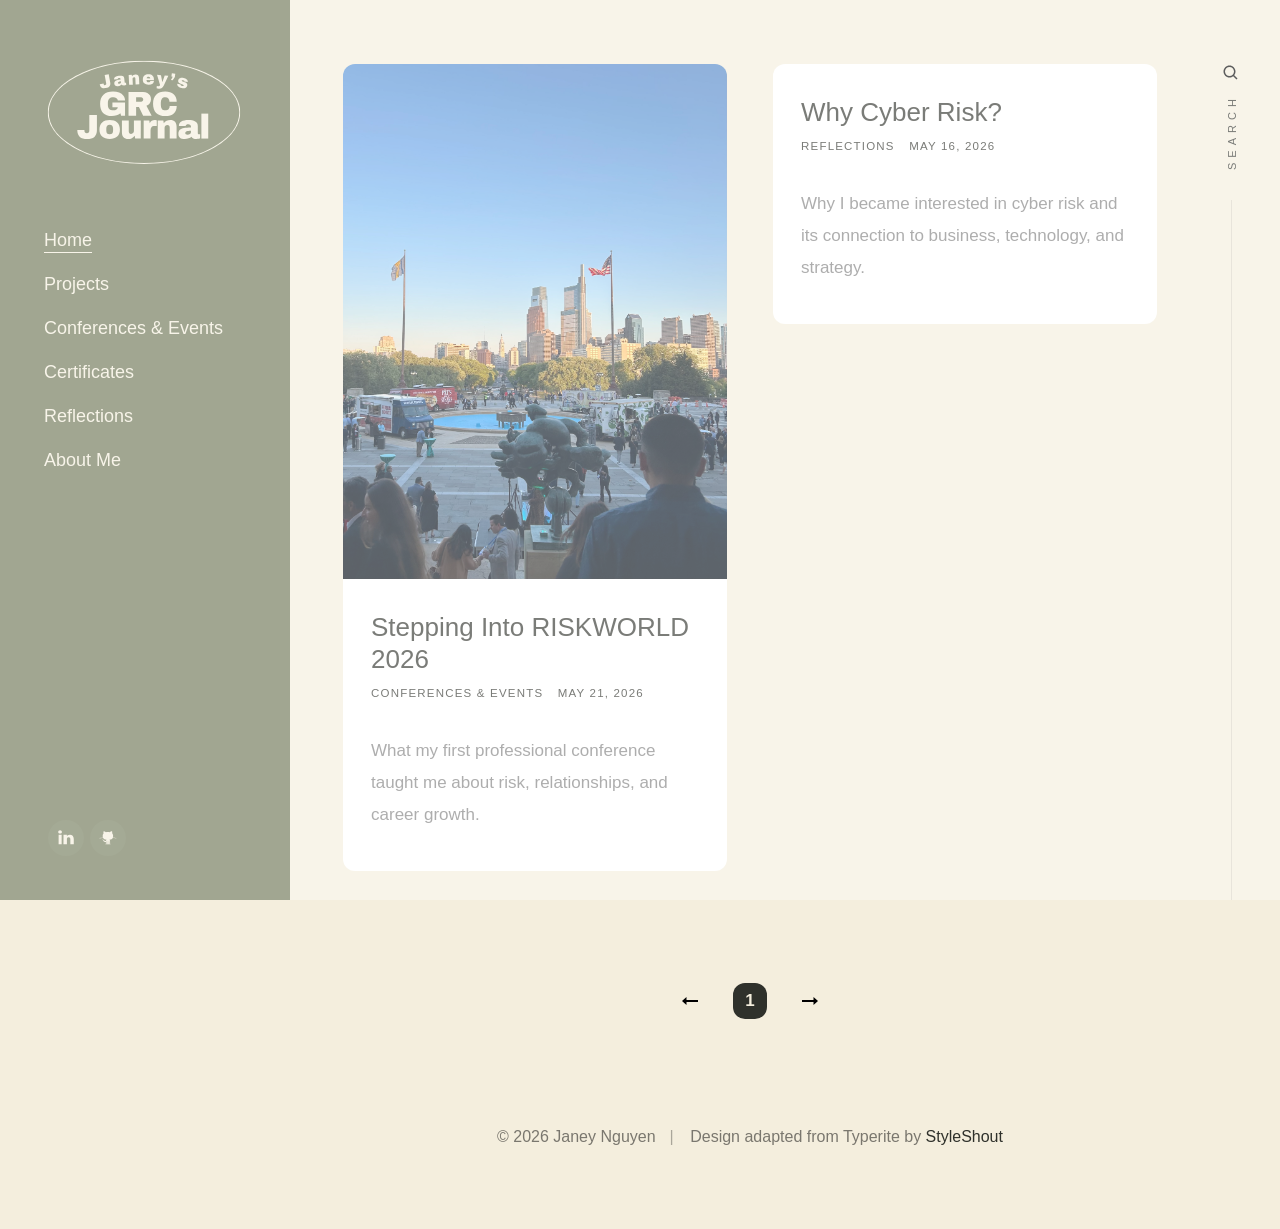
==== commit dd60c75c: "Update index.html" ====
--- a/index.html
+++ b/index.html
@@ -175,7 +175,7 @@
                                     <a href="reflections.html">Reflections</a>
                                 </span>
                                 <span class="entry__meta-date">
-                                    <a href="why-cyber-risk.html">May 2026</a>
+                                    <a href="why-cyber-risk.html">May 16, 2026</a>
                                 </span>
                             </div>
                         </div>
--- a/css/main.css
+++ b/css/main.css
@@ -1794,6 +1794,10 @@
     overflow         : hidden;
 }
 
+.masonry .entry:not(:has(.entry__thumb)) .entry__text {
+    border-radius: 12px;
+}
+
 .masonry .entry__text p {
     margin-bottom : 0;
 }
@@ -2996,6 +3000,11 @@
 /* -------------------------------------------------------------------
  * ## copyright
  * ------------------------------------------------------------------- */
+.footer__copyright {
+    text-align: center;
+    white-space: nowrap;
+}
+    
 .footer__copyright span {
     display : inline-block;
 }
@@ -3618,5 +3627,18 @@
 }
 
 .entry__content h3 {
-    font-weight: 600;
-}
+    font-weight: 550;
+}
+
+.riskworld-post .entry__content img {
+    width: 70%;
+    display: block;
+    margin-left: auto;
+    margin-right: auto;
+}
+
+@media screen and (max-width: 700px) {
+    .riskworld-post .entry__content img {
+        width: 100%;
+    }
+}
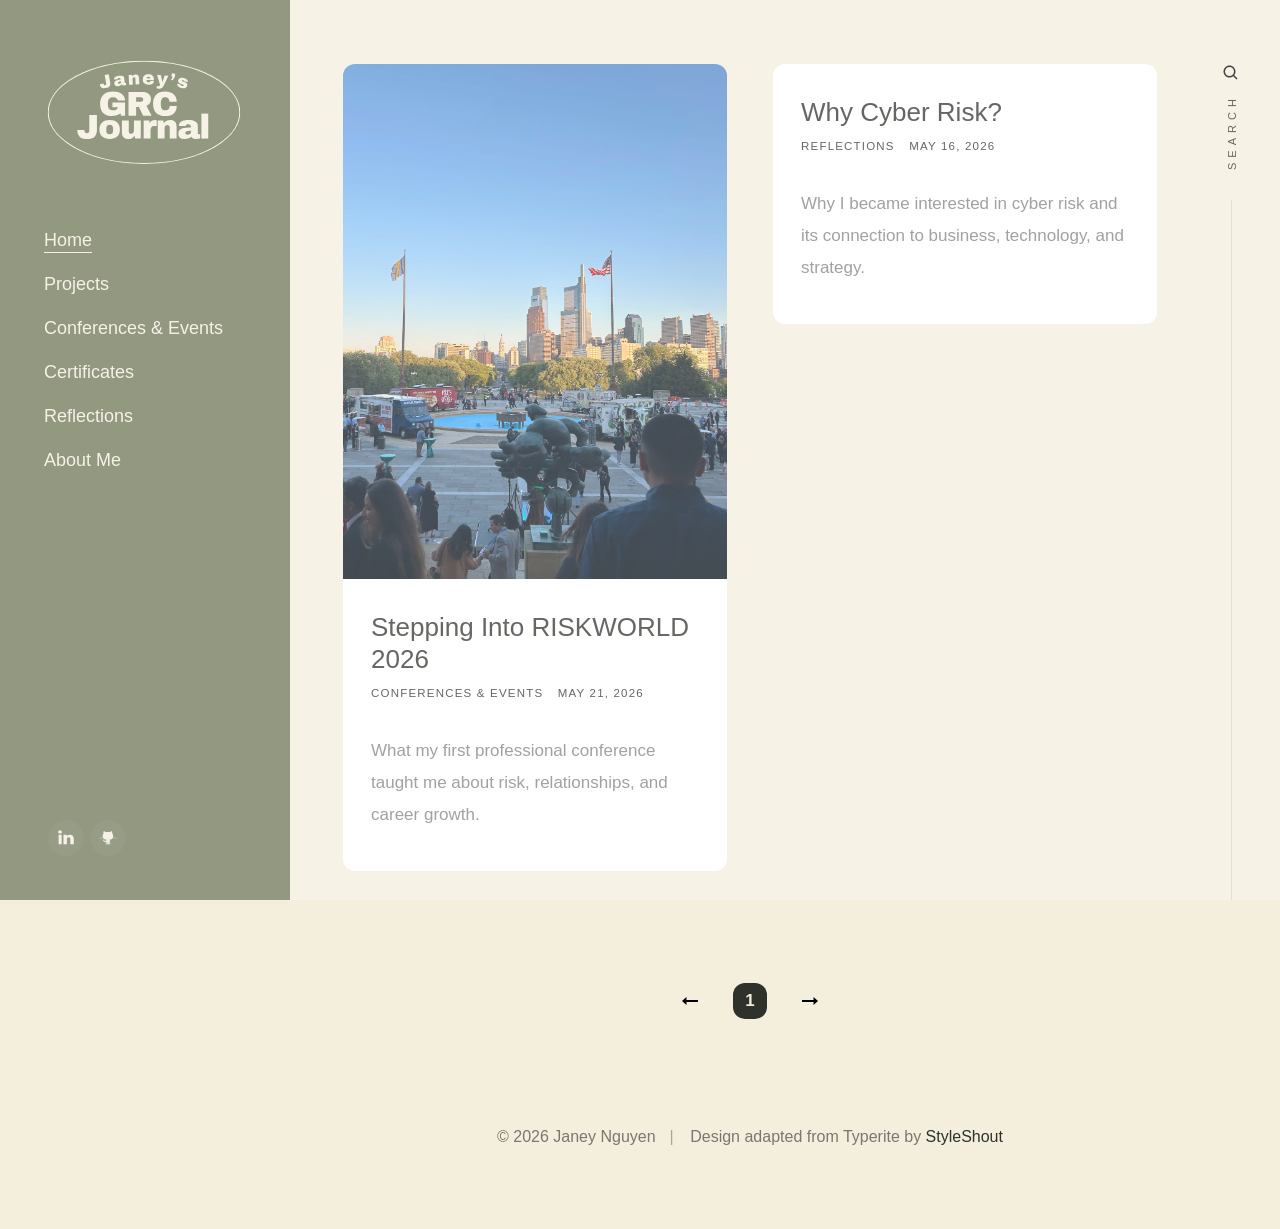
==== commit 7a1a52c4: "Fix HTML encoding issues in index.html" ====
--- a/index.html
+++ b/index.html
@@ -134,7 +134,7 @@
                     <article class="masonry__brick entry format-standard animate-this">
 
                         <div class="entry__thumb">
-                            <a href="stepping-into-riskworld2026.html" class="entry__thumb-link">
+                            <a href="stepping-into-riskworld.html" class="entry__thumb-link">
                                 <img src="images/philly-museum.jpeg" alt="Philadelphia skyline during the RISKWORLD Opening Reception">
                             </a>
                         </div>
--- a/css/main.css
+++ b/css/main.css
@@ -98,7 +98,7 @@
  * ## links
  * ------------------------------------------------------------------- */
 a {
-    color      : #33998a;
+    color      : #7A8460;
     transition : all 0.3s ease-in-out;
 }
 
@@ -418,7 +418,7 @@
     width          : 8px;
     height         : 8px;
     border-radius  : 50%;
-    background     : #33998a;
+    background     : #7A8460;
     position       : absolute;
     left           : -16px;
     top            : 11px;
@@ -427,7 +427,7 @@
 
 dt {
     margin : 0;
-    color  : #33998a;
+    color  : #7A8460;
 }
 
 dd {
@@ -897,7 +897,7 @@
 select:-webkit-autofill,
 select:-webkit-autofill:hover,
 select:-webkit-autofill:focus {
-    -webkit-text-fill-color : #33998a;
+    -webkit-text-fill-color : #7A8460;
     transition              : background-color 5000s ease-in-out 0s;
 }
 
@@ -1173,7 +1173,7 @@
 }
 
 .stats-tabs li a:hover {
-    color : #33998a;
+    color : #7A8460;
 }
 
 .stats-tabs li a em {
@@ -1816,7 +1816,7 @@
 
 .masonry .entry__title a:hover,
 .masonry .entry__title a:focus {
-    color : #267367;
+    color : #7A8460;
 }
 
 .masonry .entry__excerpt {
@@ -1848,7 +1848,7 @@
 
 .masonry .entry__meta a:hover,
 .masonry .entry__meta a:focus {
-    color : #33998a;
+    color : #7A8460;
 }
 
 .masonry .entry__meta-cat a::after {
@@ -3267,7 +3267,7 @@
 
 .entry__nav a:hover span,
 .entry__nav a:focus span {
-    color : #33998a;
+    color : #7A8460;
 }
 
 .entry__prev,
@@ -3642,3 +3642,17 @@
         width: 100%;
     }
 }
+
+/* Empty category page message */
+.empty-page-message {
+    max-width: 700px;
+    margin: 8rem auto 12rem;
+    padding: 0 2rem;
+    text-align: center;
+}
+
+.empty-page-message p {
+    font-size: 2rem;
+    line-height: 1.8;
+    color: rgba(0, 0, 0, 0.55);
+}
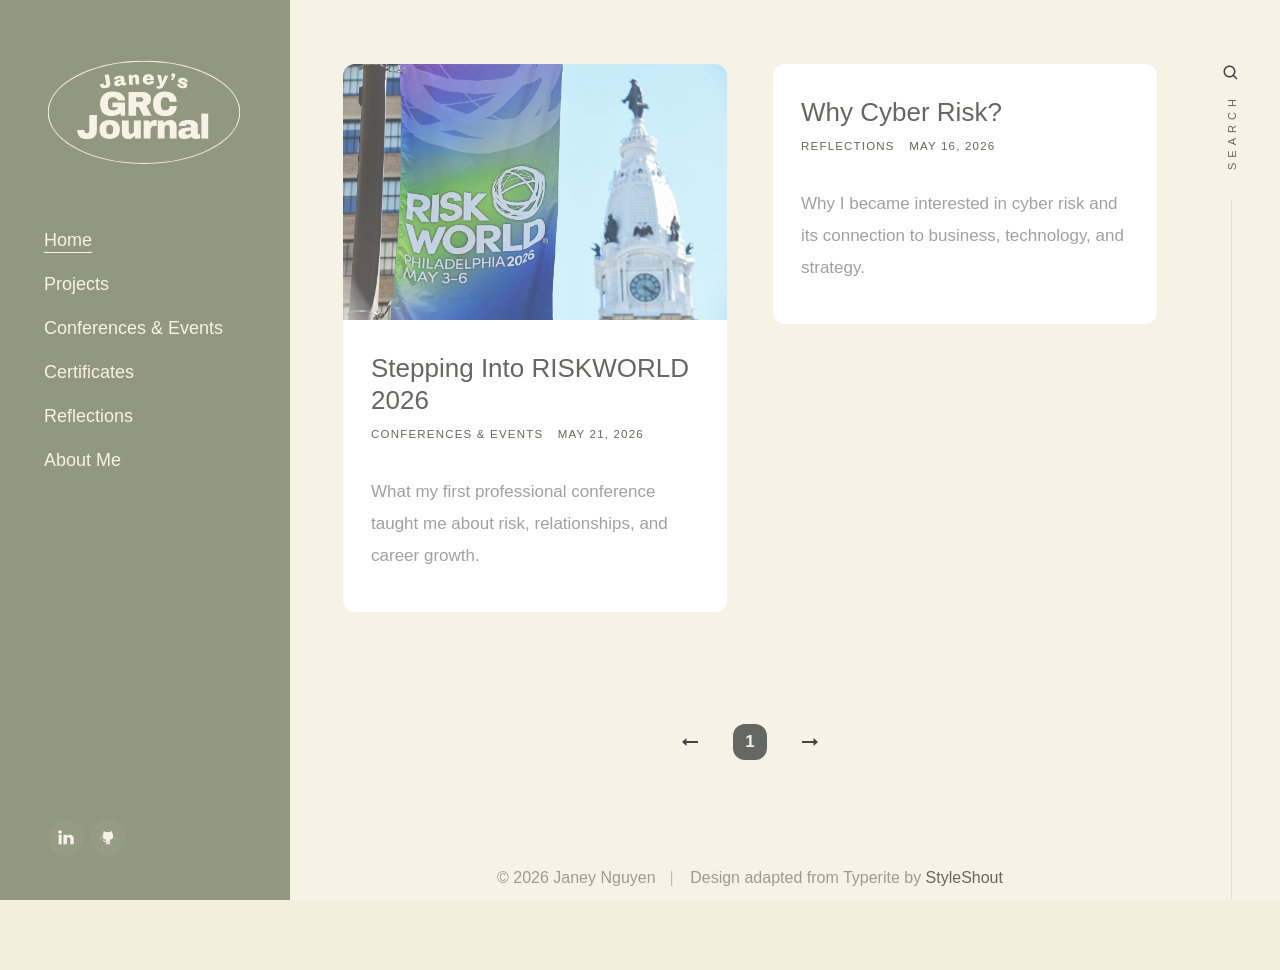
==== commit 3c025962: "Fix HTML encoding issues in index.html" ====
--- a/index.html
+++ b/index.html
@@ -135,7 +135,7 @@
 
                         <div class="entry__thumb">
                             <a href="stepping-into-riskworld.html" class="entry__thumb-link">
-                                <img src="images/philly-museum.jpeg" alt="Philadelphia skyline during the RISKWORLD Opening Reception">
+                                <img src="images/riskworld-banner.jpeg" alt="">
                             </a>
                         </div>
 
@@ -148,7 +148,7 @@
                                         <a href="conferences.html">Conferences & Events</a>
                                         </span>
                                     <span class="entry__meta-date">
-                                        <a href="stepping-into-riskworld2026.html">May 21, 2026</a>
+                                        <a href="stepping-into-riskworld.html">May 21, 2026</a>
                                     </span>
                                 </div>
                             </div>
--- a/css/main.css
+++ b/css/main.css
@@ -3656,3 +3656,24 @@
     line-height: 1.8;
     color: rgba(0, 0, 0, 0.55);
 }
+
+.post-header-image {
+    max-width: 1000px !important;
+    margin-left: auto;
+    margin-right: auto;
+    margin-bottom: 4rem;
+}
+
+.post-header-image img {
+    width: 100%;
+    display: block;
+}
+
+.post-header-image .image-credit {
+    font-size: 1.3rem;
+    line-height: 1.6;
+    color: rgba(0, 0, 0, 0.5);
+    text-align: center;
+    margin-top: 1rem;
+    margin-bottom: 0;
+}
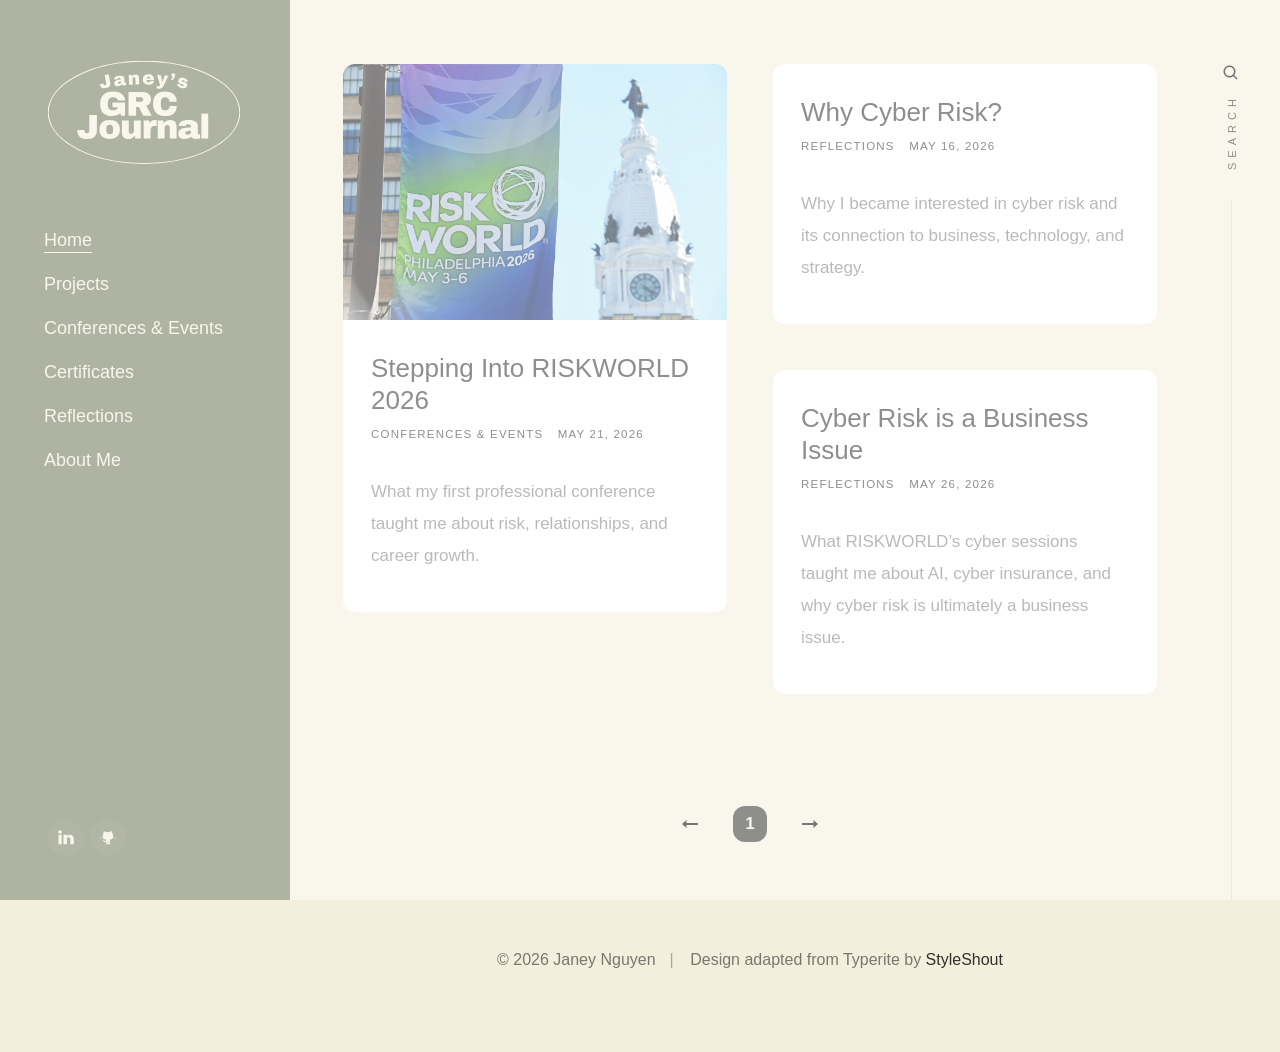
==== commit 15f6bebe: "Fix HTML encoding issues in index.html" ====
--- a/index.html
+++ b/index.html
@@ -188,7 +188,34 @@
                     </div>
 
                 </article>
-    
+
+                <article class="masonry__brick entry format-standard animate-this text-only-card">
+
+                    <div class="entry__text">
+                        <div class="entry__header">
+                            <h2 class="entry__title">
+                                <a href="cyber-risk-is-a-business-issue.html">Cyber Risk is a Business Issue</a>
+                            </h2>
+
+                        <div class="entry__meta">
+                            <span class="entry__meta-cat">
+                                <a href="reflections.html">Reflections</a>
+                            </span>
+                            <span class="entry__meta-date">
+                                <a href="cyber-risk-is-a-business-issue.html">May 26, 2026</a>
+                            </span>
+                        </div>
+                    </div>
+
+                    <div class="entry__excerpt">
+                        <p>
+                        What RISKWORLD’s cyber sessions taught me about AI, cyber insurance, and why cyber risk is ultimately a business issue.
+                        </p>
+                    </div>
+                </div>
+
+            </article>
+                    
                 </div> <!-- end masonry -->
 
             </div> <!-- end masonry-wrap -->
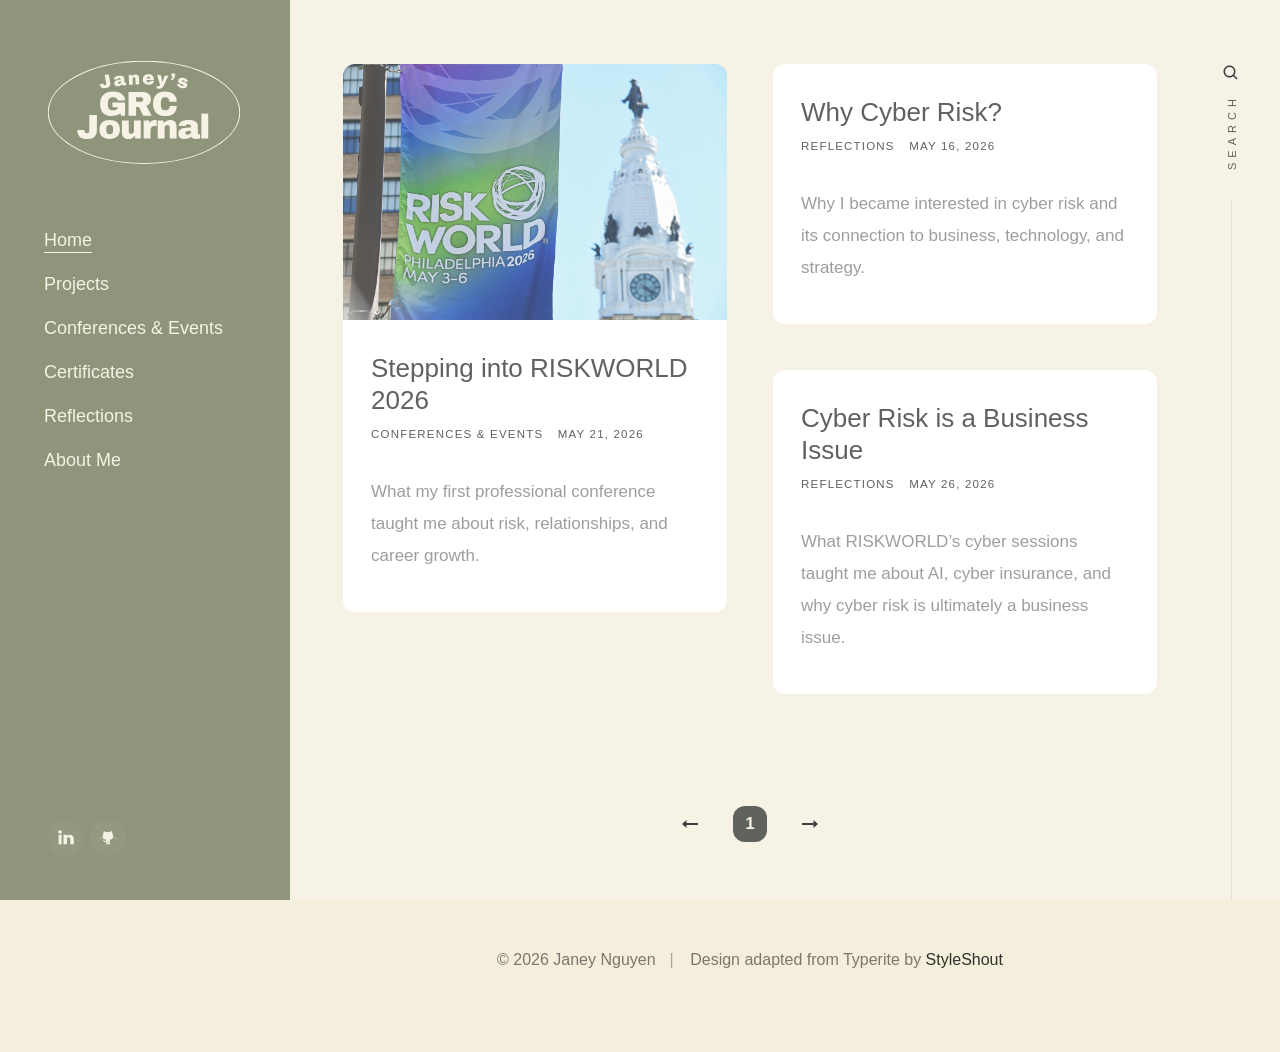
==== commit aceba062: "Update index.html" ====
--- a/index.html
+++ b/index.html
@@ -142,7 +142,7 @@
                         <div class="entry__text">
                             <div class="entry__header">
                                 
-                                <h2 class="entry__title"><a href="stepping-into-riskworld.html">Stepping Into RISKWORLD 2026</a></h2>
+                                <h2 class="entry__title"><a href="stepping-into-riskworld.html">Stepping into RISKWORLD 2026</a></h2>
                                 <div class="entry__meta">
                                     <span class="entry__meta-cat">
                                         <a href="conferences.html">Conferences & Events</a>
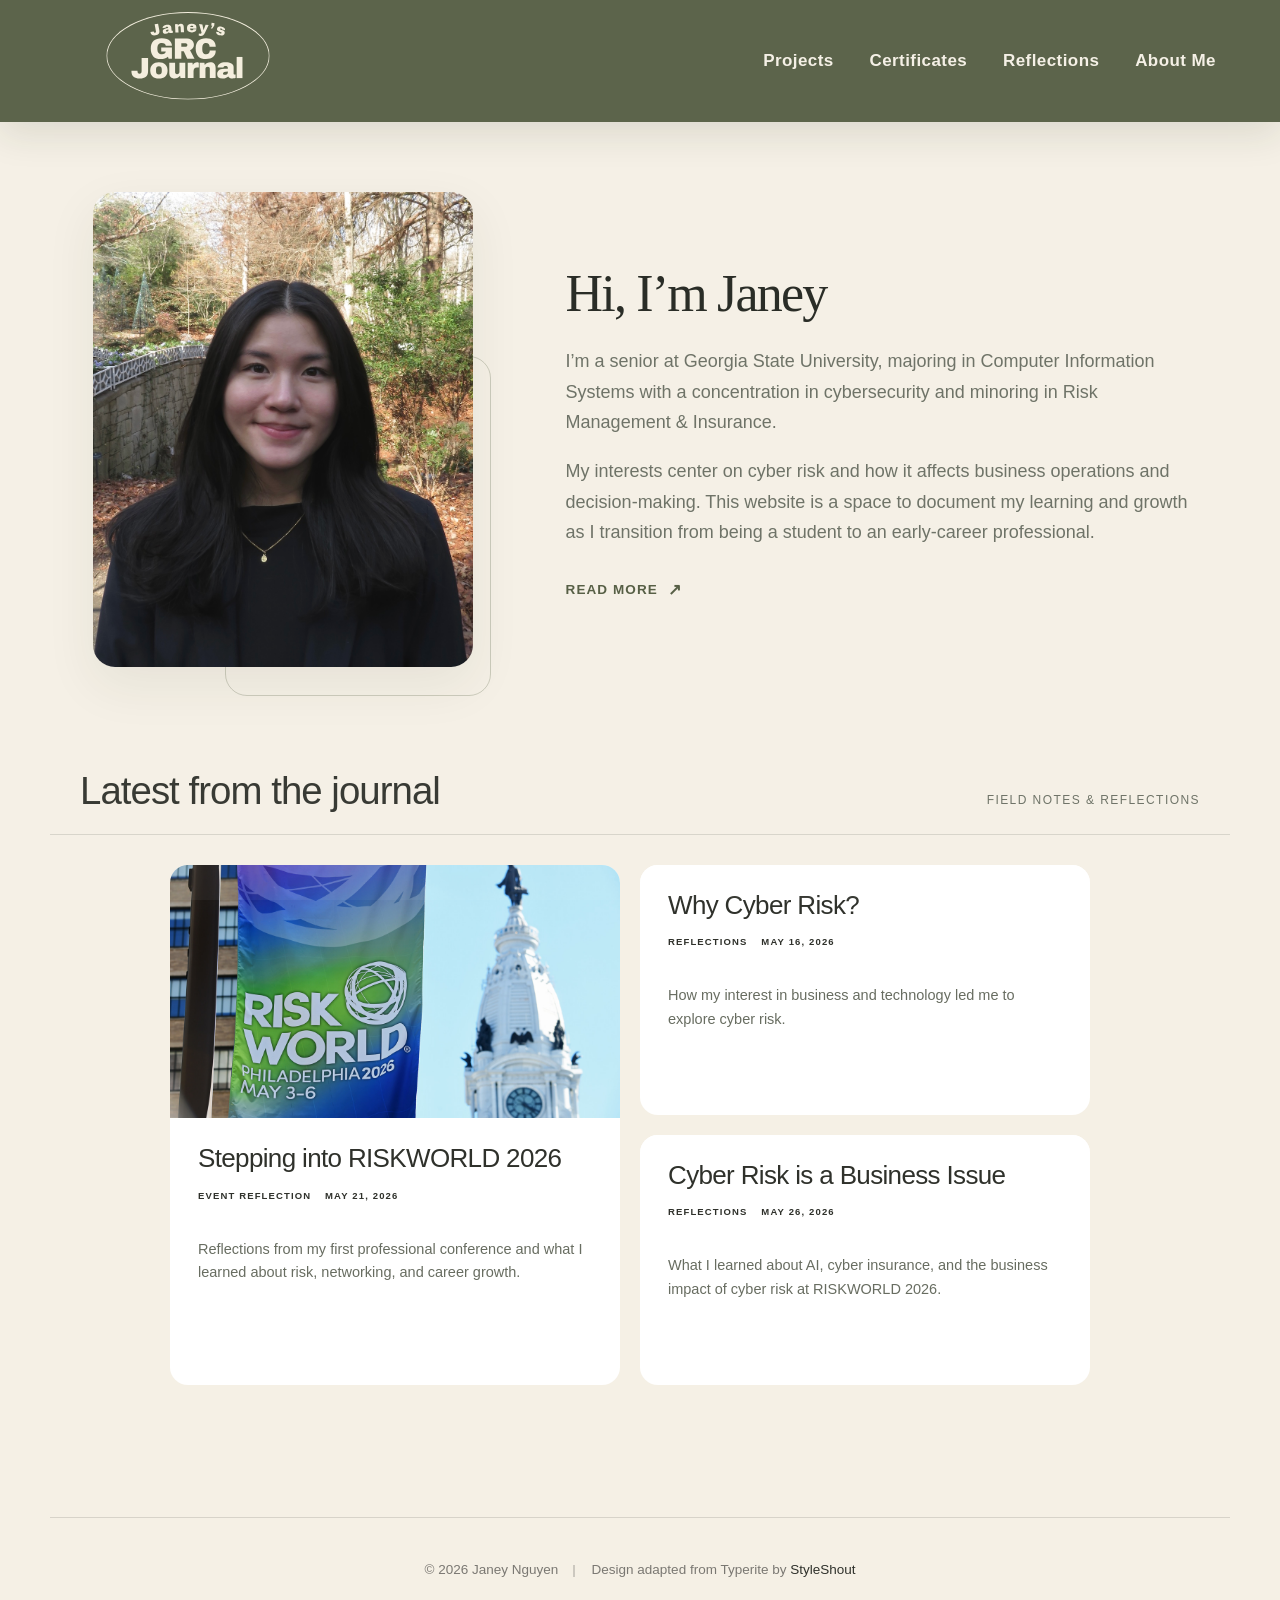
==== commit 9b6c91ec: "Modernize portfolio design" ====
--- a/index.html
+++ b/index.html
@@ -1,28 +1,29 @@
 <!DOCTYPE html>
 <html class="no-js" lang="en">
 <head>
-
+
     <!--- basic page needs
     ================================================== -->
     <meta charset="utf-8">
     <title>Janey's GRC Journal</title>
     <meta name="description" content="Journal documenting my learning in cyber risk and professional development">
     <meta name="author" content="Janey Nguyen">
-
+
     <!-- mobile specific metas
     ================================================== -->
     <meta name="viewport" content="width=device-width, initial-scale=1">
-
+
     <!-- CSS
     ================================================== -->
-    <link rel="stylesheet" href="css/base.css">
-    <link rel="stylesheet" href="css/vendor.css">
-    <link rel="stylesheet" href="css/main.css">
-
+    <link rel="stylesheet" href="css/base.css">
+    <link rel="stylesheet" href="css/vendor.css">
+    <link rel="stylesheet" href="css/main.css">
+    <link rel="stylesheet" href="css/modern.css?v=20260620">
+
     <!-- script
     ================================================== -->
     <script src="js/modernizr.js"></script>
-
+
     <!-- favicons
     ================================================== -->
     <link rel="apple-touch-icon" sizes="180x180" href="apple-touch-icon.png">
@@ -31,9 +32,9 @@
     <link rel="manifest" href="site.webmanifest">
     
 </head>
-
+
 <body>
-
+
     <!-- preloader
     ================================================== -->
     <div id="preloader">
@@ -43,13 +44,13 @@
             <div></div>
         </div>
     </div>
-
+
     <div id="top" class="s-wrap site-wrapper">
-
+
         <!-- site header
         ================================================== -->
         <header class="s-header">
-
+
             <div class="header__top">
                 <div class="header__logo">
                     <a class="site-logo" href="index.html">
@@ -57,46 +58,44 @@
                     </a>
                 </div>
             </div> <!-- end header__top -->
-
+
             <nav class="header__nav-wrap">
-
+
                 <ul class="header__nav">
-                    <li class="current"><a href="index.html" title="">Home</a></li>
                     <li><a href="projects.html">Projects</a></li>
-                    <li><a href="conferences.html">Conferences & Events</a></li>
                     <li><a href="certificates.html">Certificates</a></li>
                     <li><a href="reflections.html">Reflections</a></li>
                     <li><a href="about-me.html" title="">About Me</a></li>
                 </ul> <!-- end header__nav -->
-
+
                 <ul class="header__social">
                     <li class="ss-linkedin">
                         <a href="https://www.linkedin.com/in/janey-nguyen/">
                             <span class="screen-reader-text">LinkedIn</span>
                         </a>
                     </li>
-
+
                     <li class="ss-github">
                         <a href="https://github.com/janeynguyen">
                             <span class="screen-reader-text">GitHub</span>
                         </a>
                     </li>
                 </ul>
-
+
             </nav> <!-- end header__nav-wrap -->
-
+
             <!-- menu toggle -->
             <a href="#0" class="header__menu-toggle">
                 <span>Menu</span>
             </a>
-
+
         </header> <!-- end s-header -->
-
-
+
+
         <!-- search
         ================================================== -->
         <div class="s-search">
-
+
             <div class="search-block">
     
                 <form role="search" method="get" class="search-form" action="#">
@@ -110,66 +109,88 @@
                 <a href="#0" title="Close Search" class="search-close">Close</a>
     
             </div>  <!-- end search-block -->
-
+
             <!-- search modal trigger -->
             <a href="#0" class="search-trigger">
                 <svg xmlns="http://www.w3.org/2000/svg" width="24" height="24" viewBox="0 0 24 24" style="fill:rgba(0, 0, 0, 1);transform:;-ms-filter:"><path d="M10,18c1.846,0,3.543-0.635,4.897-1.688l4.396,4.396l1.414-1.414l-4.396-4.396C17.365,13.543,18,11.846,18,10 c0-4.411-3.589-8-8-8s-8,3.589-8,8S5.589,18,10,18z M10,4c3.309,0,6,2.691,6,6s-2.691,6-6,6s-6-2.691-6-6S6.691,4,10,4z"></path></svg>
                 <span>Search</span>
             </a>
             <span class="search-line"></span>
-
+
         </div> <!-- end s-search -->
-
-
+
+
         <!-- site content
         ================================================== -->
-        <div class="s-content">
-            
-            <div class="masonry-wrap">
-
-                <div class="masonry">
-    
-                    <div class="grid-sizer"></div>
-    
-                    <article class="masonry__brick entry format-standard animate-this">
-
+        <div class="s-content">
+
+            <section class="home-intro">
+                <div class="home-intro__photo">
+                    <img src="images/thumbs/about/about-1000.jpeg" alt="Janey Nguyen">
+                </div>
+                <div class="home-intro__copy">
+                    <p class="home-intro__eyebrow">Hi, I’m Janey</p>
+                    <p>
+                        I’m a senior at Georgia State University, majoring in Computer Information Systems with a concentration in cybersecurity and minoring in Risk Management & Insurance.
+                    </p>
+                    <p>
+                        My interests center on cyber risk and how it affects business operations and decision-making. This website is a space to document my learning and growth as I transition from being a student to an early-career professional.
+                    </p>
+                    <a class="text-link" href="about-me.html">Read more</a>
+                </div>
+            </section>
+
+            <div class="section-heading">
+                <h2>Latest from the journal</h2>
+                <span>Field notes & reflections</span>
+            </div>
+
+            <div class="masonry-wrap home-posts">
+
+                <div class="masonry home-masonry">
+
+                    <div class="home-post-column">
+                    <article class="masonry__brick entry format-standard animate-this">
+
                         <div class="entry__thumb">
                             <a href="stepping-into-riskworld.html" class="entry__thumb-link">
                                 <img src="images/riskworld-banner.jpeg" alt="">
                             </a>
                         </div>
-
+
                         <div class="entry__text">
                             <div class="entry__header">
                                 
                                 <h2 class="entry__title"><a href="stepping-into-riskworld.html">Stepping into RISKWORLD 2026</a></h2>
                                 <div class="entry__meta">
                                     <span class="entry__meta-cat">
-                                        <a href="conferences.html">Conferences & Events</a>
+                                        <a href="reflections.html">Event Reflection</a>
                                         </span>
                                     <span class="entry__meta-date">
                                         <a href="stepping-into-riskworld.html">May 21, 2026</a>
                                     </span>
                                 </div>
                             </div>
-
+
                         <div class="entry__excerpt">
                             <p>
-                            What my first professional conference taught me about risk, relationships, and career growth.
+                            Reflections from my first professional conference and what I learned about risk, networking, and career growth.
                             </p>
                         </div>
                     </div>
-
-                </article> <!-- end article -->
-
-                <article class="masonry__brick entry format-standard animate-this text-only-card">
-
+
+                    </article> <!-- end article -->
+                    </div>
+
+                    <div class="home-post-column">
+                    <article class="masonry__brick entry format-standard animate-this text-only-card">
+
                     <div class="entry__text">
                         <div class="entry__header">
                             <h2 class="entry__title">
                                 <a href="why-cyber-risk.html">Why Cyber Risk?</a>
                             </h2>
-
+
                             <div class="entry__meta">
                                 <span class="entry__meta-cat">
                                     <a href="reflections.html">Reflections</a>
@@ -179,24 +200,24 @@
                                 </span>
                             </div>
                         </div>
-
+
                         <div class="entry__excerpt">
                             <p>
-                            Why I became interested in cyber risk and its connection to business, technology, and strategy.
+                            How my interest in business and technology led me to explore cyber risk.
                             </p>
                         </div>
                     </div>
-
-                </article>
-
-                <article class="masonry__brick entry format-standard animate-this text-only-card">
-
+
+                    </article>
+
+                    <article class="masonry__brick entry format-standard animate-this text-only-card">
+
                     <div class="entry__text">
                         <div class="entry__header">
                             <h2 class="entry__title">
                                 <a href="cyber-risk-is-a-business-issue.html">Cyber Risk is a Business Issue</a>
                             </h2>
-
+
                         <div class="entry__meta">
                             <span class="entry__meta-cat">
                                 <a href="reflections.html">Reflections</a>
@@ -206,20 +227,21 @@
                             </span>
                         </div>
                     </div>
-
+
                     <div class="entry__excerpt">
                         <p>
-                        What RISKWORLD’s cyber sessions taught me about AI, cyber insurance, and why cyber risk is ultimately a business issue.
+                        What I learned about AI, cyber insurance, and the business impact of cyber risk at RISKWORLD 2026.
                         </p>
                     </div>
                 </div>
-
-            </article>
-                    
-                </div> <!-- end masonry -->
-
+
+                    </article>
+                    </div>
+
+                </div> <!-- end masonry -->
+
             </div> <!-- end masonry-wrap -->
-
+
             <div class="row">
                 <div class="column large-full">
                     <nav class="pgn">
@@ -231,10 +253,10 @@
                     </nav>
                 </div>
             </div>
-
+
         </div> <!-- end s-content -->
-
-
+
+
         <!-- footer
         ================================================== -->
         <footer class="s-footer">
@@ -246,19 +268,19 @@
                     </div>
                 </div>
             </div>
-
+
             <div class="go-top">
                 <a class="smoothscroll" title="Back to Top" href="#top"></a>
             </div>
         </footer>
-
+
     </div> <!-- end s-wrap -->
-
-
+
+
     <!-- Java Script
     ================================================== -->
     <script src="js/jquery-3.2.1.min.js"></script>
     <script src="js/plugins.js"></script>
     <script src="js/main.js"></script>
-
+
 </body>
--- a/css/modern.css
+++ b/css/modern.css
@@ -0,0 +1,880 @@
+:root {
+    --ink: #20231d;
+    --muted: #686d61;
+    --olive: #66704f;
+    --olive-dark: #4f583d;
+    --cream: #f5f0e5;
+    --paper: #fffdf8;
+    --line: rgba(32, 35, 29, 0.14);
+    --accent: #597d8a;
+    --radius: 22px;
+    --shadow: 0 18px 50px rgba(52, 57, 43, 0.08);
+}
+
+html {
+    scroll-behavior: smooth;
+}
+
+body {
+    background: var(--cream);
+    color: var(--ink);
+    font-family: "Archivo", -apple-system, BlinkMacSystemFont, "Segoe UI", sans-serif;
+}
+
+a {
+    color: inherit;
+}
+
+.s-wrap {
+    min-height: 100vh;
+}
+
+/* Top navigation */
+.s-header {
+    width: 100%;
+    height: 122px;
+    min-height: 122px;
+    padding: 0 clamp(2.8rem, 5vw, 7.2rem);
+    background: rgba(79, 88, 61, 0.97);
+    border-bottom: 0;
+    overflow: visible;
+    display: flex;
+    flex-direction: row;
+    align-items: center;
+    position: fixed;
+    inset: 0 0 auto;
+    box-shadow: 0 12px 35px rgba(35, 39, 28, 0.12);
+    backdrop-filter: blur(18px);
+}
+
+.header__top {
+    flex: 0 0 auto;
+    width: auto;
+    height: auto;
+    background: transparent;
+    position: static;
+}
+
+.header__logo {
+    position: static;
+    transform: none;
+    margin: 0;
+}
+
+.header__logo img {
+    width: 248px;
+    max-height: 106px;
+}
+
+.header__nav-wrap {
+    flex: 1;
+    margin: 0 0 0 clamp(3rem, 5vw, 6.5rem);
+    background: transparent;
+    flex-direction: row;
+    align-items: center;
+    justify-content: flex-end;
+}
+
+.header__nav {
+    display: flex;
+    align-items: center;
+    gap: clamp(2rem, 2.8vw, 3.8rem);
+    font-family: "Heebo", -apple-system, BlinkMacSystemFont, "Segoe UI", sans-serif;
+    font-size: 1.7rem;
+    font-weight: 700;
+    letter-spacing: 0.025em;
+}
+
+.header__nav li {
+    width: auto;
+    padding: 0;
+}
+
+.header__nav li a {
+    line-height: normal;
+    padding: 1.2rem 0;
+    color: var(--cream);
+}
+
+.header__nav li:hover > a,
+.header__nav li:focus > a,
+.header__nav li.current > a {
+    color: #fffdf8;
+    opacity: 1;
+}
+
+.header__nav li.current > a {
+    padding-right: 1.5rem;
+    padding-left: 1.5rem;
+    color: var(--cream);
+    background: rgba(255, 253, 248, 0.12);
+    border: 1px solid rgba(245, 240, 229, 0.55);
+    border-radius: 999px;
+    text-decoration: none;
+}
+
+.header__nav li.current > a::after {
+    display: none;
+}
+
+.header__social {
+    display: none;
+}
+
+.header__social a {
+    background: rgba(255, 255, 255, 0.09);
+}
+
+.s-search,
+.pgn {
+    display: none;
+}
+
+/* Shared page frame */
+.s-content,
+.s-footer {
+    width: 100%;
+    max-width: none;
+    padding-left: 0;
+}
+
+.s-content {
+    padding-top: 122px;
+}
+
+.s-footer {
+    max-width: 1180px;
+    margin: 0 auto;
+    padding: 4rem 3rem 5rem;
+    border-top: 1px solid var(--line);
+    font-size: 1.35rem;
+}
+
+.footer__copyright {
+    white-space: normal;
+}
+
+.go-top a,
+.go-top a:visited {
+    background-color: var(--olive-dark);
+    border-radius: 50%;
+}
+
+/* Homepage */
+.home-intro {
+    max-width: 1180px;
+    margin: 0 auto;
+    padding: clamp(4.5rem, 6vw, 7rem) 3rem clamp(6rem, 8vw, 9rem);
+    display: grid;
+    grid-template-columns: minmax(300px, 0.78fr) minmax(0, 1.22fr);
+    gap: clamp(4rem, 7vw, 8rem);
+    align-items: center;
+}
+
+.home-intro__eyebrow,
+.listing-intro__eyebrow {
+    margin: 0 0 2rem;
+    color: var(--olive-dark);
+    font-size: 1.2rem;
+    font-weight: 700;
+    letter-spacing: 0.18em;
+    text-transform: uppercase;
+}
+
+.home-intro h1 {
+    max-width: 820px;
+    margin: 0 0 3rem;
+    font-family: Georgia, "Times New Roman", serif;
+    font-size: clamp(4rem, 5.5vw, 6.8rem);
+    font-weight: 400;
+    line-height: 1.04;
+    letter-spacing: -0.045em;
+}
+
+.home-intro h1 em {
+    color: var(--olive);
+    font-weight: 400;
+}
+
+.home-intro__photo {
+    width: 100%;
+    max-width: 380px;
+    position: relative;
+    justify-self: center;
+}
+
+.home-intro__photo::after {
+    content: "";
+    width: 70%;
+    height: 70%;
+    border: 1px solid rgba(79, 88, 61, 0.26);
+    border-radius: var(--radius);
+    position: absolute;
+    right: -1.8rem;
+    bottom: -1.8rem;
+    z-index: -1;
+}
+
+.home-intro__photo img {
+    width: 100%;
+    aspect-ratio: 4 / 5;
+    border-radius: var(--radius);
+    object-fit: cover;
+    object-position: center;
+    box-shadow: var(--shadow);
+}
+
+.home-intro__copy p {
+    max-width: 680px;
+    margin: 0 0 1.8rem;
+    color: var(--muted);
+    font-size: 1.8rem;
+    line-height: 1.7;
+}
+
+.home-intro__copy .home-intro__eyebrow {
+    margin-bottom: 2.4rem;
+    color: var(--ink);
+    font-size: clamp(3.4rem, 4.5vw, 5.2rem);
+    font-family: Georgia, "Times New Roman", serif;
+    font-weight: 400;
+    letter-spacing: -0.035em;
+    line-height: 1.1;
+    text-transform: none;
+}
+
+.home-intro__copy .text-link {
+    margin-top: 1rem;
+}
+
+.text-link {
+    display: inline-flex;
+    align-items: center;
+    gap: 1rem;
+    color: var(--olive-dark);
+    font-size: 1.35rem;
+    font-weight: 700;
+    letter-spacing: 0.08em;
+    text-transform: uppercase;
+}
+
+.text-link::after {
+    content: "↗";
+    font-size: 1.6rem;
+    transition: transform 0.2s ease;
+}
+
+.text-link:hover::after {
+    transform: translate(3px, -3px);
+}
+
+.section-heading {
+    max-width: 1180px;
+    margin: 0 auto 3rem;
+    padding: 0 3rem;
+    display: flex;
+    align-items: baseline;
+    justify-content: space-between;
+    border-bottom: 1px solid var(--line);
+}
+
+.section-heading h2 {
+    margin: 0 0 2rem;
+    font-size: clamp(2.6rem, 3vw, 4rem);
+    letter-spacing: -0.025em;
+}
+
+.section-heading span {
+    color: var(--muted);
+    font-size: 1.2rem;
+    letter-spacing: 0.12em;
+    text-transform: uppercase;
+}
+
+/* Listing cards */
+.masonry-wrap {
+    max-width: 1180px;
+    margin: 0 auto;
+    padding: 0 3rem 10rem;
+}
+
+.masonry {
+    width: 100% !important;
+    height: auto !important;
+    display: grid;
+    grid-template-columns: repeat(2, minmax(0, 1fr));
+    gap: 2.4rem;
+}
+
+.masonry .grid-sizer {
+    display: none;
+}
+
+.masonry__brick {
+    width: auto !important;
+    margin: 0 !important;
+    padding: 0;
+    position: static !important;
+    transform: none !important;
+}
+
+.masonry .entry {
+    margin: 0;
+    height: 100%;
+    border: 1px solid rgba(32, 35, 29, 0.09);
+    border-radius: var(--radius);
+    background: var(--paper);
+    box-shadow: none;
+    overflow: hidden;
+    transition: transform 0.25s ease, box-shadow 0.25s ease;
+}
+
+.masonry .entry:hover {
+    transform: translateY(-5px);
+    box-shadow: var(--shadow);
+}
+
+.masonry .entry__thumb {
+    aspect-ratio: 16 / 9;
+}
+
+.masonry .entry__thumb-link,
+.masonry .entry__thumb-link img {
+    width: 100%;
+    height: 100%;
+}
+
+.masonry .entry__thumb-link img {
+    object-fit: cover;
+}
+
+.masonry .entry__thumb-link::before,
+.masonry .entry__thumb-link::after {
+    display: none;
+}
+
+.masonry .entry__text,
+.masonry .entry:not(:has(.entry__thumb)) .entry__text {
+    padding: clamp(2.8rem, 4vw, 4.2rem);
+}
+
+.masonry .entry__title {
+    margin-bottom: 1.4rem;
+    font-size: clamp(2.4rem, 3vw, 3.4rem);
+    line-height: 1.13;
+    letter-spacing: -0.025em;
+}
+
+.masonry .entry__meta {
+    color: var(--olive-dark);
+    font-size: 1.05rem;
+    font-weight: 700;
+    letter-spacing: 0.12em;
+}
+
+.masonry .entry__excerpt {
+    margin-top: 2.4rem;
+}
+
+.masonry .entry__excerpt p {
+    color: var(--muted);
+    font-size: 1.6rem;
+    line-height: 1.7;
+}
+
+.text-only-card {
+    min-height: 330px;
+}
+
+/* Compact homepage postcard grid */
+.home-posts {
+    max-width: 1000px;
+}
+
+.home-posts .masonry {
+    height: auto !important;
+    display: flex;
+    gap: 2rem;
+}
+
+.home-post-column {
+    min-width: 0;
+    flex: 1 1 0;
+    display: flex;
+    flex-direction: column;
+    gap: 2rem;
+}
+
+.home-posts .masonry__brick {
+    padding: 0;
+}
+
+.home-posts .entry {
+    width: 100% !important;
+    min-height: 0;
+    display: block;
+    background: #ffffff;
+    border: 0;
+    border-radius: 18px;
+    box-shadow: none;
+}
+
+.home-posts .entry__thumb {
+    height: auto;
+    min-height: 0;
+    aspect-ratio: 16 / 9;
+}
+
+.home-posts .entry__text,
+.home-posts .entry:not(:has(.entry__thumb)) .entry__text {
+    padding: 2.6rem 2.8rem;
+    background: #ffffff;
+}
+
+.home-posts .entry__title {
+    margin-bottom: 1.2rem;
+    font-size: clamp(2rem, 2.4vw, 2.6rem);
+}
+
+.home-posts .entry__excerpt {
+    margin-top: 1.6rem;
+}
+
+.home-posts .entry__excerpt p {
+    margin: 0;
+    font-size: 1.45rem;
+    line-height: 1.6;
+}
+
+.home-posts .entry__meta {
+    font-size: 0.95rem;
+}
+
+.home-posts .text-only-card {
+    min-height: 250px;
+}
+
+/* Interior pages */
+.listing-intro {
+    max-width: 1180px;
+    margin: 0 auto;
+    padding: clamp(7rem, 10vw, 11rem) 3rem 5rem;
+}
+
+.listing-intro h1 {
+    max-width: 800px;
+    margin: 0 0 1.8rem;
+    font-family: Georgia, "Times New Roman", serif;
+    font-size: clamp(4.4rem, 6vw, 7.2rem);
+    font-weight: 400;
+    letter-spacing: -0.04em;
+}
+
+.listing-intro p:last-child {
+    max-width: 650px;
+    margin: 0;
+    color: var(--muted);
+    font-size: 1.75rem;
+    line-height: 1.65;
+}
+
+.empty-page-message {
+    min-height: 320px;
+    padding: 6rem;
+    border: 1px dashed rgba(32, 35, 29, 0.22);
+    border-radius: var(--radius);
+    background: rgba(255, 253, 248, 0.45);
+    display: grid;
+    place-items: center;
+    text-align: center;
+}
+
+.empty-page-message p {
+    max-width: 500px;
+    margin: 0;
+    color: var(--muted);
+    font-size: 1.8rem;
+}
+
+.content__page {
+    max-width: 850px;
+    padding: clamp(7rem, 10vw, 11rem) 3rem 10rem;
+}
+
+.content__page .entry {
+    background: transparent;
+}
+
+.content__page .media-wrap img {
+    border-radius: var(--radius);
+}
+
+.content__page-header {
+    text-align: left;
+}
+
+.content__page-header .display-1,
+.content__page .entry__header h1 {
+    font-family: Georgia, "Times New Roman", serif;
+    font-size: clamp(4rem, 6vw, 6.8rem);
+    font-weight: 400;
+    letter-spacing: -0.04em;
+}
+
+.content__page p,
+.entry__content p {
+    color: #3e4239;
+    font-size: 1.8rem;
+    line-height: 1.8;
+}
+
+.entry__content img,
+.entry__media img,
+.entry__post-thumb img {
+    border-radius: var(--radius);
+}
+
+.entry__tags {
+    display: none;
+}
+
+.about-page-socials {
+    margin-top: 4rem;
+    padding-top: 3rem;
+    border-top: 1px solid var(--line);
+}
+
+.about-page-socials > p {
+    margin: 0 0 1.4rem;
+    color: var(--olive-dark);
+    font-size: 1.2rem;
+    font-weight: 700;
+    letter-spacing: 0.12em;
+    text-transform: uppercase;
+}
+
+.about-page-socials > div {
+    display: flex;
+    gap: 1.2rem;
+}
+
+.about-page-socials a {
+    width: 4.8rem;
+    height: 4.8rem;
+    border-radius: 50%;
+    background: var(--olive-dark);
+    display: grid;
+    place-items: center;
+    transition: transform 0.2s ease, background 0.2s ease;
+}
+
+.about-page-socials a:hover,
+.about-page-socials a:focus {
+    background: var(--olive);
+    transform: translateY(-2px);
+}
+
+.about-page-socials img {
+    width: 2.8rem;
+    height: 2.8rem;
+    margin: 0;
+}
+
+.content__page.about-page {
+    max-width: 1180px;
+}
+
+.about-page__layout {
+    display: grid;
+    grid-template-columns: minmax(300px, 0.8fr) minmax(0, 1.2fr);
+    gap: clamp(4rem, 7vw, 8rem);
+    align-items: start;
+}
+
+.about-page__photo {
+    position: relative;
+}
+
+.about-page__photo::after {
+    content: "";
+    width: 72%;
+    height: 72%;
+    border: 1px solid rgba(79, 88, 61, 0.25);
+    border-radius: var(--radius);
+    position: absolute;
+    right: -1.6rem;
+    bottom: -1.6rem;
+    z-index: -1;
+}
+
+.about-page__photo img {
+    width: 100%;
+    margin: 0;
+    aspect-ratio: 4 / 5;
+    object-fit: cover;
+    border-radius: var(--radius);
+    box-shadow: var(--shadow);
+}
+
+.about-page__copy .content__page-header {
+    margin-bottom: 3rem;
+}
+
+.about-page__copy p {
+    font-size: 1.7rem;
+}
+
+@media screen and (max-width: 1100px) {
+    .s-header {
+        height: 118px;
+        min-height: 118px;
+        padding: 0 2.6rem;
+        display: flex;
+        background: rgba(79, 88, 61, 0.97);
+    }
+
+    .header__top {
+        width: auto;
+        height: auto;
+        background: transparent;
+        position: static;
+    }
+
+    .header__logo img {
+        width: 232px;
+        max-height: 100px;
+    }
+
+    .header__nav-wrap {
+        opacity: 1;
+        visibility: visible;
+        width: auto;
+        height: auto;
+        margin: 0 0 0 3rem;
+        padding: 0;
+        background: transparent;
+        overflow: visible;
+        position: static;
+        display: flex;
+        flex-direction: row;
+        align-items: center;
+        justify-content: flex-end;
+        border: 0;
+    }
+
+    .header__nav {
+        display: flex;
+        gap: clamp(1.6rem, 2.2vw, 2.8rem);
+        border: 0;
+        font-size: 1.7rem;
+    }
+
+    .header__nav li {
+        width: auto;
+        border: 0;
+    }
+
+    .header__nav > li > a {
+        line-height: normal;
+        white-space: nowrap;
+    }
+
+    .header__nav li.current > a::after {
+        display: none;
+    }
+
+    .header__menu-toggle,
+    .header__social {
+        display: none;
+    }
+
+    .s-content {
+        padding-top: 118px;
+    }
+}
+
+@media screen and (max-width: 760px) {
+    .s-header {
+        height: 154px;
+        min-height: 154px;
+        padding: 0;
+        display: block;
+        background: var(--olive-dark);
+        box-shadow: 0 8px 28px rgba(35, 39, 28, 0.1);
+    }
+
+    .header__top {
+        height: 98px;
+        position: relative;
+        background: var(--olive-dark);
+    }
+
+    .header__logo {
+        position: absolute;
+        top: 50%;
+        left: 50%;
+        transform: translate(-50%, -50%);
+    }
+
+    .header__logo img {
+        width: 232px;
+        max-height: 94px;
+    }
+
+    .header__menu-toggle {
+        display: none;
+    }
+
+    .header__nav-wrap {
+        opacity: 1;
+        visibility: visible;
+        width: 100%;
+        height: 56px;
+        margin: 0;
+        padding: 0 2.2rem;
+        background: var(--paper);
+        overflow-x: auto;
+        overflow-y: hidden;
+        position: absolute;
+        top: 98px;
+        left: 0;
+        display: block;
+        scrollbar-width: none;
+        border: 0;
+    }
+
+    .header__nav-wrap::-webkit-scrollbar {
+        display: none;
+    }
+
+    .header__nav {
+        width: max-content;
+        display: flex;
+        gap: 2.6rem;
+        border: 0;
+        font-size: 1.42rem;
+    }
+
+    .header__nav > li {
+        width: auto;
+        border: 0;
+        flex: 0 0 auto;
+    }
+
+    .header__nav > li > a {
+        line-height: 56px;
+        padding: 0;
+        color: var(--muted);
+        white-space: nowrap;
+    }
+
+    .header__nav li.current > a {
+        position: relative;
+        padding: 0;
+        color: var(--olive-dark);
+        background: transparent;
+    }
+
+    .header__nav li.current > a::after {
+        content: "";
+        display: block;
+        height: 2px;
+        margin: -9px 0 0;
+        background: var(--olive-dark);
+    }
+
+    .header__social {
+        display: none;
+    }
+
+    .s-content {
+        padding-top: 154px;
+    }
+
+    .home-intro {
+        grid-template-columns: 1fr;
+        gap: 4rem;
+        padding-top: 4.5rem;
+    }
+
+    .home-intro__photo {
+        max-width: 400px;
+    }
+
+    .home-intro__photo img {
+        aspect-ratio: 5 / 4;
+        object-position: center 35%;
+    }
+
+    .masonry {
+        grid-template-columns: 1fr;
+    }
+
+    .section-heading {
+        align-items: flex-end;
+    }
+
+    .section-heading span {
+        display: none;
+    }
+
+    .text-only-card {
+        min-height: 0;
+    }
+
+    .about-page__layout {
+        grid-template-columns: 1fr;
+        gap: 4rem;
+    }
+
+    .about-page__photo {
+        max-width: 440px;
+    }
+
+    .about-page__photo img {
+        aspect-ratio: 5 / 4;
+        object-position: center 35%;
+    }
+
+    .home-posts .entry {
+        display: block;
+    }
+
+    .home-posts .entry__thumb {
+        min-height: 0;
+        aspect-ratio: 16 / 9;
+    }
+
+    .home-posts .masonry {
+        flex-direction: column;
+    }
+}
+
+@media screen and (max-width: 500px) {
+    .home-intro,
+    .listing-intro,
+    .section-heading,
+    .masonry-wrap,
+    .content__page {
+        padding-left: 2.2rem;
+        padding-right: 2.2rem;
+    }
+
+    .home-intro h1 {
+        font-size: 4.6rem;
+    }
+
+    .masonry .entry__text,
+    .masonry .entry:not(:has(.entry__thumb)) .entry__text {
+        padding: 2.8rem 2.6rem;
+    }
+
+    .empty-page-message {
+        padding: 4rem 2.5rem;
+    }
+
+    .s-footer {
+        padding-left: 2.2rem;
+        padding-right: 2.2rem;
+    }
+}
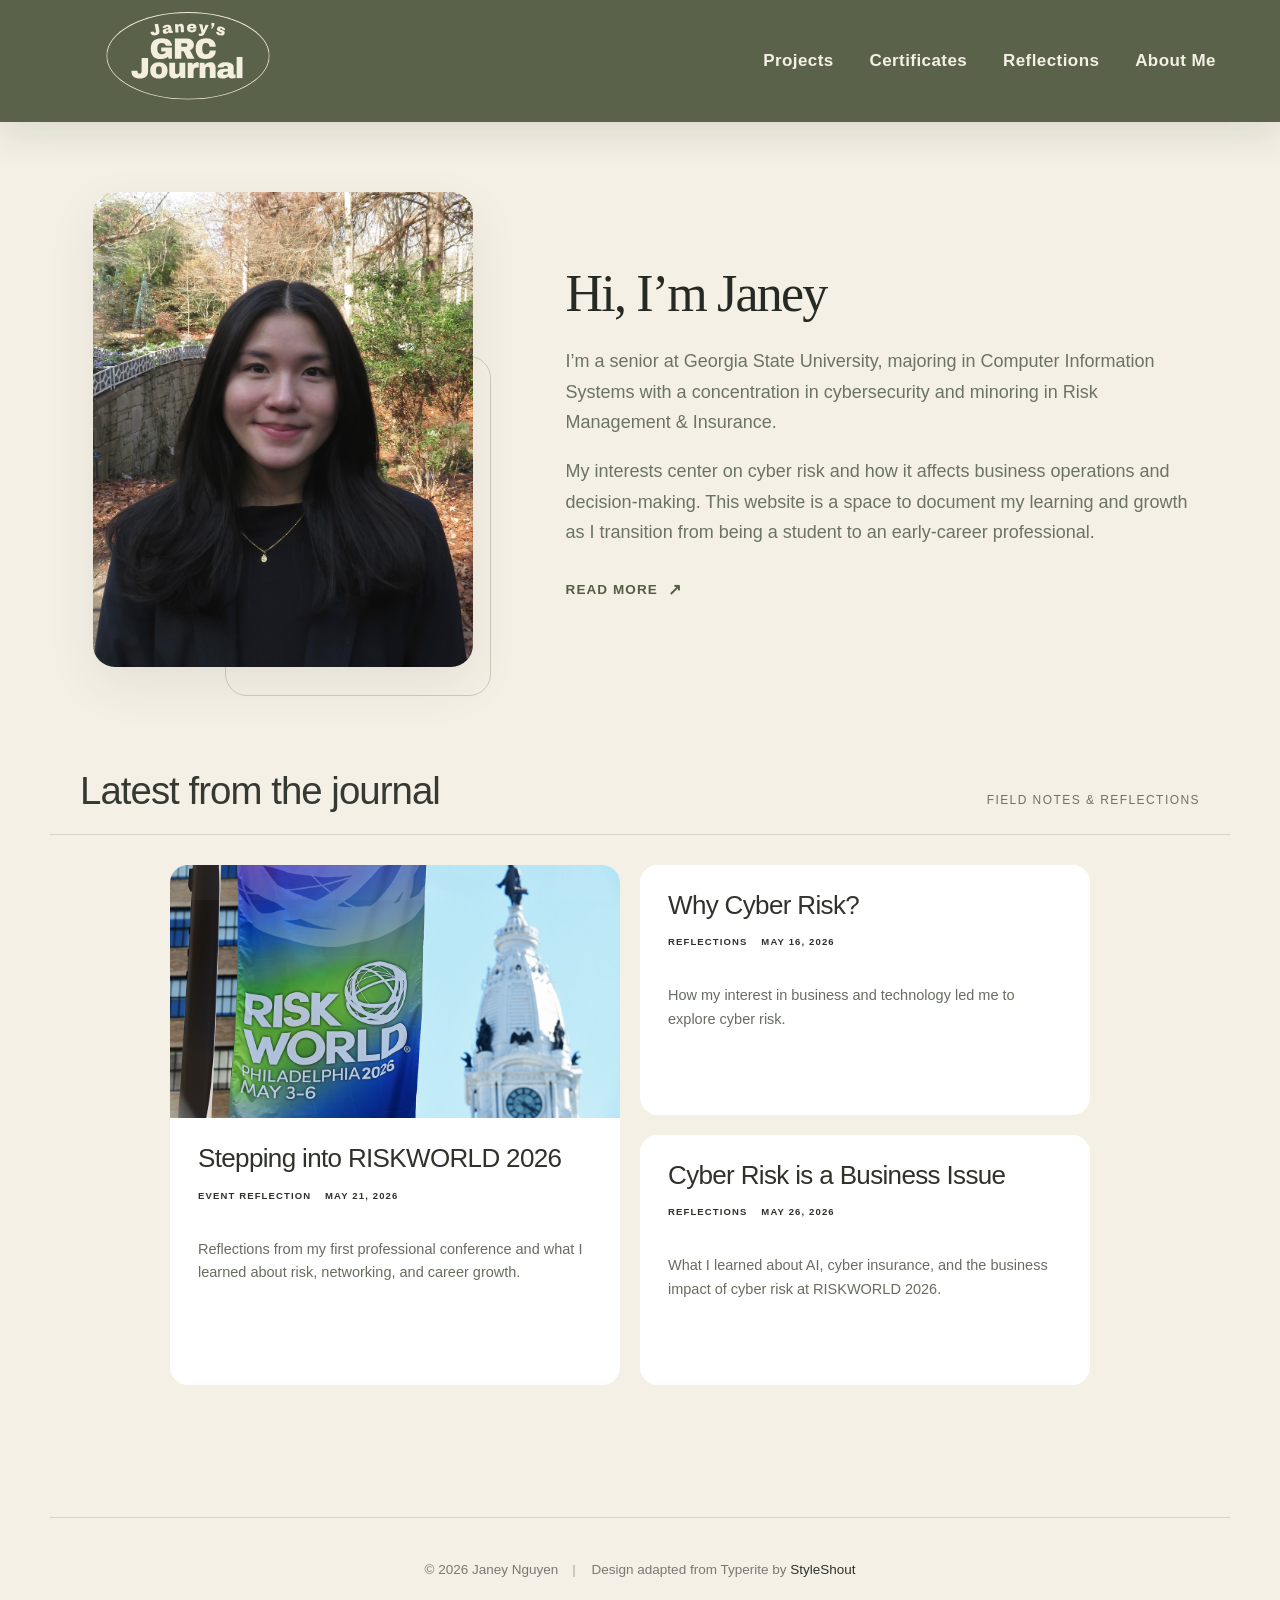
==== commit 048096a7: "Extend About Me portrait on mobile" ====
--- a/index.html
+++ b/index.html
@@ -18,7 +18,7 @@
     <link rel="stylesheet" href="css/base.css">
     <link rel="stylesheet" href="css/vendor.css">
     <link rel="stylesheet" href="css/main.css">
-    <link rel="stylesheet" href="css/modern.css?v=20260620">
+    <link rel="stylesheet" href="css/modern.css?v=20260621">
 
     <!-- script
     ================================================== -->
--- a/css/modern.css
+++ b/css/modern.css
@@ -802,8 +802,8 @@
     }
 
     .home-intro__photo img {
-        aspect-ratio: 5 / 4;
-        object-position: center 35%;
+        aspect-ratio: 4 / 5;
+        object-position: center;
     }
 
     .masonry {
@@ -832,8 +832,8 @@
     }
 
     .about-page__photo img {
-        aspect-ratio: 5 / 4;
-        object-position: center 35%;
+        aspect-ratio: 4 / 5;
+        object-position: center;
     }
 
     .home-posts .entry {
